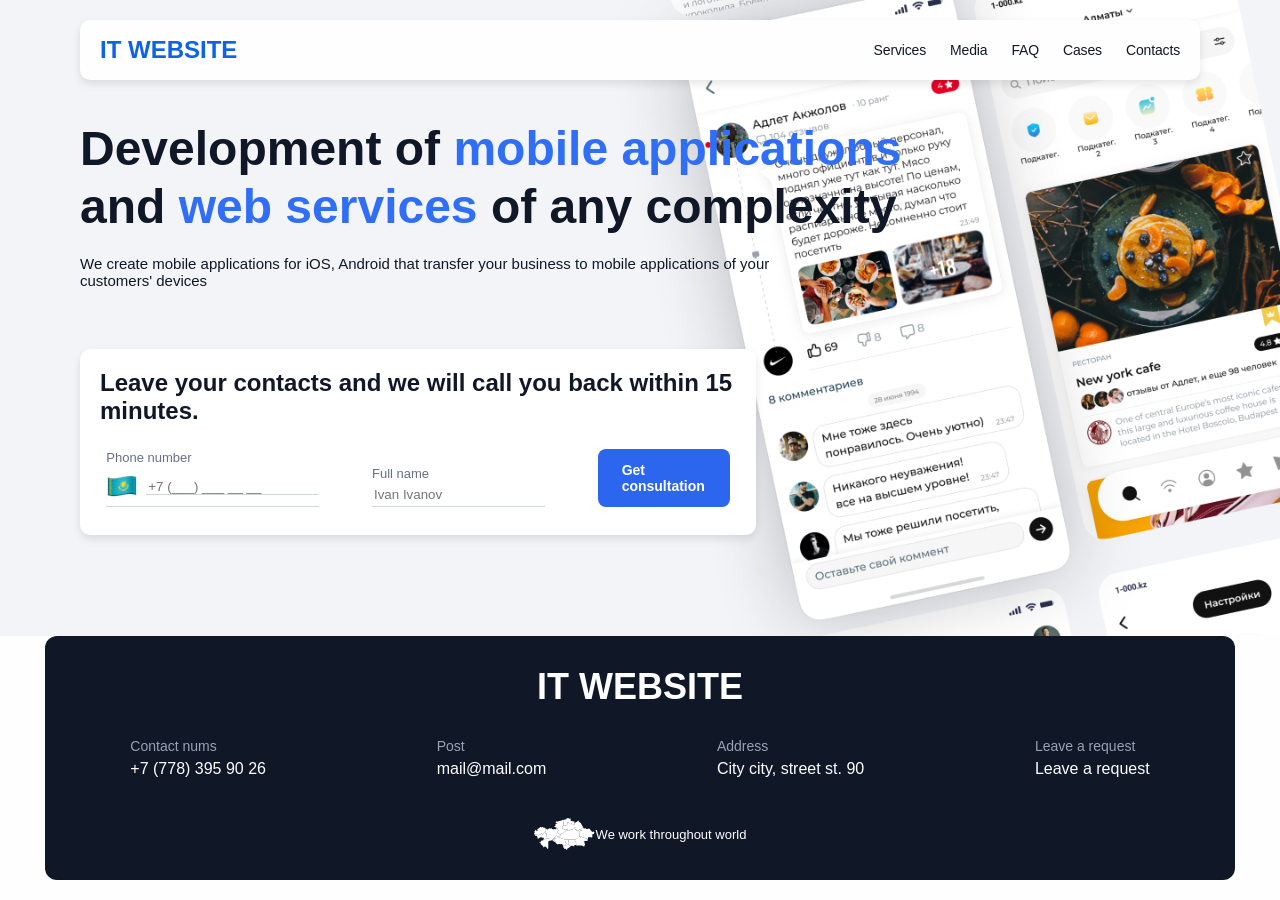
==== index.html @ 28758273 "Добавлена верстка первого блока страницы" ====
<!DOCTYPE html>
<html lang="ru">
<head>
    <meta charset="UTF-8">
    <title>web_lb3</title>
    <link rel="stylesheet" href="css/style.css">
</head>
<body>
    <div class="page_background">
        <header class="site-header">
            <p class="site-header_logo">IT WEBSITE</p>
            <nav class="site-header_nav" aria-label="Main navigation">
                <a href="#service" class="site-header_a">Services</a>
                <a href="#media" class="site-header_a">Media</a>
                <a href="#faq" class="site-header_a">FAQ</a>
                <a href="#cases" class="site-header_a">Cases</a>
                <a href="#contacts" class="site-header_a">Contacts</a>
            </nav>
        </header>
        <hr>
        <main class="main-content">
            <section class="hero" id="hero">
                <h1 class="hero_title">
                    Development of <span class='text_blue'> mobile applications </span>and <span class='text_blue'>web services </span>of any complexity
                </h1>
                <p class="hero_description">
                    We create mobile applications for iOS, Android that transfer your business to mobile applications of your customers' devices
                </p>
            </section>
            <hr>
            <section class="consultation" id="consultation">
                <p class="consultation_description">
                    Leave your contacts and we will call you back within 15 minutes.
                </p>
                <form class="consultation_form">
                    <div class="consultation_fields">
                        <div class="form-group">
                            <label class="form-group_label">
                                Phone number
                            </label>
                            <div class="input_flag">
                                <img src="img/kazahstan.png" class="flag-icon">
                                <input type="tel" placeholder="+7 (___) ___ __ __">
                            </div>
                        </div>
                        <div class="form-group">
                            <label class="form-group_label">
                                Full name
                            </label>
                            <input type="text" placeholder="Ivan Ivanov">
                        </div>
                        <button class="btn_primary" type="submit">
                            Get consultation
                        </button>
                    </div>

                </form>
            </section>
        </main>
    </div>
    <hr>
    <footer class="site-footer">
        <h2 class="site-footer_logo">IT WEBSITE</h2>
        <div class="site-footer_content">
            <div class="site-footer_item">
                <span class="site-footer_label">Contact nums</span>
                <a href="tel:+77783959026" class="site-footer_link">+7 (778) 395 90 26</a>
            </div>
            <div class="site-footer_item">
                <span class="site-footer_label">Post</span>
                <a href="mailto:mail@mail.com" class="site-footer_link">mail@mail.com</a>
            </div>
            <div class="site-footer_item">
                <span class="site-footer_label">Address</span>
                <p class="site-footer_text">City city, street st. 90</p>
            </div>
            <div class="site-footer_item">
                <span class="site-footer_label">Leave a request</span>
                <a href="#" class="site-footer_link">Leave a request</a>
            </div>
        </div>
        <div class="footer_down">
            <img src="img/footer_info.png">
            <span>We work throughout world</span>
        </div>
    </footer>
</body>
</html>
---- css/style.css ----
* {
    box-sizing: border-box;
}

body {
    display: flex;
    flex-direction: column;
    font-family: "Inter", Arial, sans-serif;
    font-size: 16px;
    min-height: 100vh;
    margin: 0;
    color: #101828;
    background-color: #fffefe;
}

.site-header {
    display: flex;
    flex-direction: row;
    justify-content: space-between;
    align-items: center;
    height: 60px;
    margin: 20px 80px;
    padding: 0 20px;
    position: sticky;
    top: 0;
    z-index: 1000;
    background-color: #fffefe;
    box-shadow: 0 4px 8px rgba(0, 0, 0, 0.1);
    border-radius: 10px;
}

.site-header_logo {
    font-size: 24px;
    font-weight: bold;
    color: #0E62E6;
    margin: 0;
}

.site-header_a {
    font-family: "SF Pro Text", "SF Pro Display", -apple-system, BlinkMacSystemFont, "Inter", sans-serif;
    font-size: 14px;
    font-weight: 500; 
    font-style: normal;
    line-height: 18px;
    letter-spacing: -0.15px;
    color: #101828;     
    text-decoration: none;    
}

.site-header_nav{
    display: flex;
    flex-direction: row; 
    gap: 24px;   
}

.site-header_link {
    text-decoration: none;
    color: #2D66EE;
    font-weight: 500;
    font-size: 15px;
}

.page_background{
    flex: 1 0 auto;
    background-size: cover;
    background-image: url('../img/background.png');
    background-position: center;
    background-repeat: no-repeat;
}

.main-content {
    margin: 40px 80px;
    font-size: 18px;
    flex: 1 0 auto;
}

hr {
    display: none;
}

.hero {
    margin-bottom: 60px;
}

.hero_title {
    font-size: 48px;
    font-weight: 700;
    line-height: 1.2;
    margin: 0 0 20px;
    max-width: 900px;
}

.hero_title {
    color: #101828;
}

.hero_description {
    font-size: 15px;
    color: #101828;
    font-weight: 500;
    max-width: 700px;
    margin-bottom: 24px;
}

.hero_features {
    display: flex;
    flex-direction: row;
    gap: 24px;
    list-style: none;
    padding: 0;
    margin: 24px 0;
}

.hero_feature-item {
    background-color: #FFFFFF;
    box-shadow: 0 4px 8px rgba(0, 0, 0, 0.1);
    border-radius: 10px;
    padding: 12px 20px;
    font-size: 15px;
    font-weight: 500;
}

.btn {
    border: none;
    cursor: pointer;
    border-radius: 8px;
    font-weight: 600;
    font-family: inherit;
}

.btn_primary {
    background-color: #2D66EE;
    color: white;
    width: 132px;
    height: 58px;
    text-align: left;
    padding: 11px 24px;
    font-size: 14px;
    font-weight: 600;
    border: none;
    border-radius: 8px;
}

.btn_primary:hover {
    background-color: #1f52c7;
}

.site-footer {
    background-color: #101828;
    margin: 0 45px 20px;
    border-radius: 12px;
    padding: 30px 40px;
    color: #98A2B3;
    flex-shrink: 0;
}

.site-footer_logo {
    font-size: 36px;
    text-align: center;
    color: white;
    margin: 0 0 30px;
    font-weight: 700;
}

.consultation_description {
    font-size: 24px;
    font-weight: 700;
    margin-left: 20px;
    padding-top: 20px; 
}

.consultation_fields{
    display: flex;
    flex-direction: row;
    justify-content: space-around;
    align-items: flex-end;
}

.form-group_label {
    font-size: 13px;
    color: #667085;
}
.form-group{
    display: flex;
    flex-direction: column;
    gap: 5px;
}
input {
    border: none;
    border-bottom: 0.7px solid #D0D5DD;
    padding-bottom: 4px;
}
.input_flag {
    border: none;
    display: flex;
    align-items: center;
    gap: 8px;
    border-bottom: 0.7px solid #D0D5DD;
    padding-bottom: 4px;
}
.input_flag input {
    padding-bottom: 0;
}
.consultation{
    width: 676px;
    height: 186px;
    background-color: #FFFFFF;
    box-shadow: 0 4px 8px rgba(0, 0, 0, 0.1);
    border-radius: 10px;
}

.site-footer_content {
    display: flex;
    flex-direction: row;
    gap: 80px;
    justify-content: space-around;
    margin-bottom: 40px;
    flex-wrap: wrap;
}

.site-footer_item {
    display: flex;
    flex-direction: column;
    gap: 6px;
    color: #98A2B3;
}

.site-footer_label {
    font-size: 14px;
    color: #98A2B3;
}

.site-footer_link,
.site-footer_text {
    text-decoration: none;
    color: white;
    margin: 0;
}

.site-footer_link:hover {
    text-decoration: underline;
}

.site-footer_copyright {
    text-align: center;
    font-size: 13px;
    color: #FFFFFF;
    margin: 0;
}

.footer_down{
    display: flex;
    flex-direction: row;
    align-items: center;
    justify-content: center;
    color:#FFFFFF;
    font-size: 13px;
}

.text_blue {
    color: #306FF5;
}
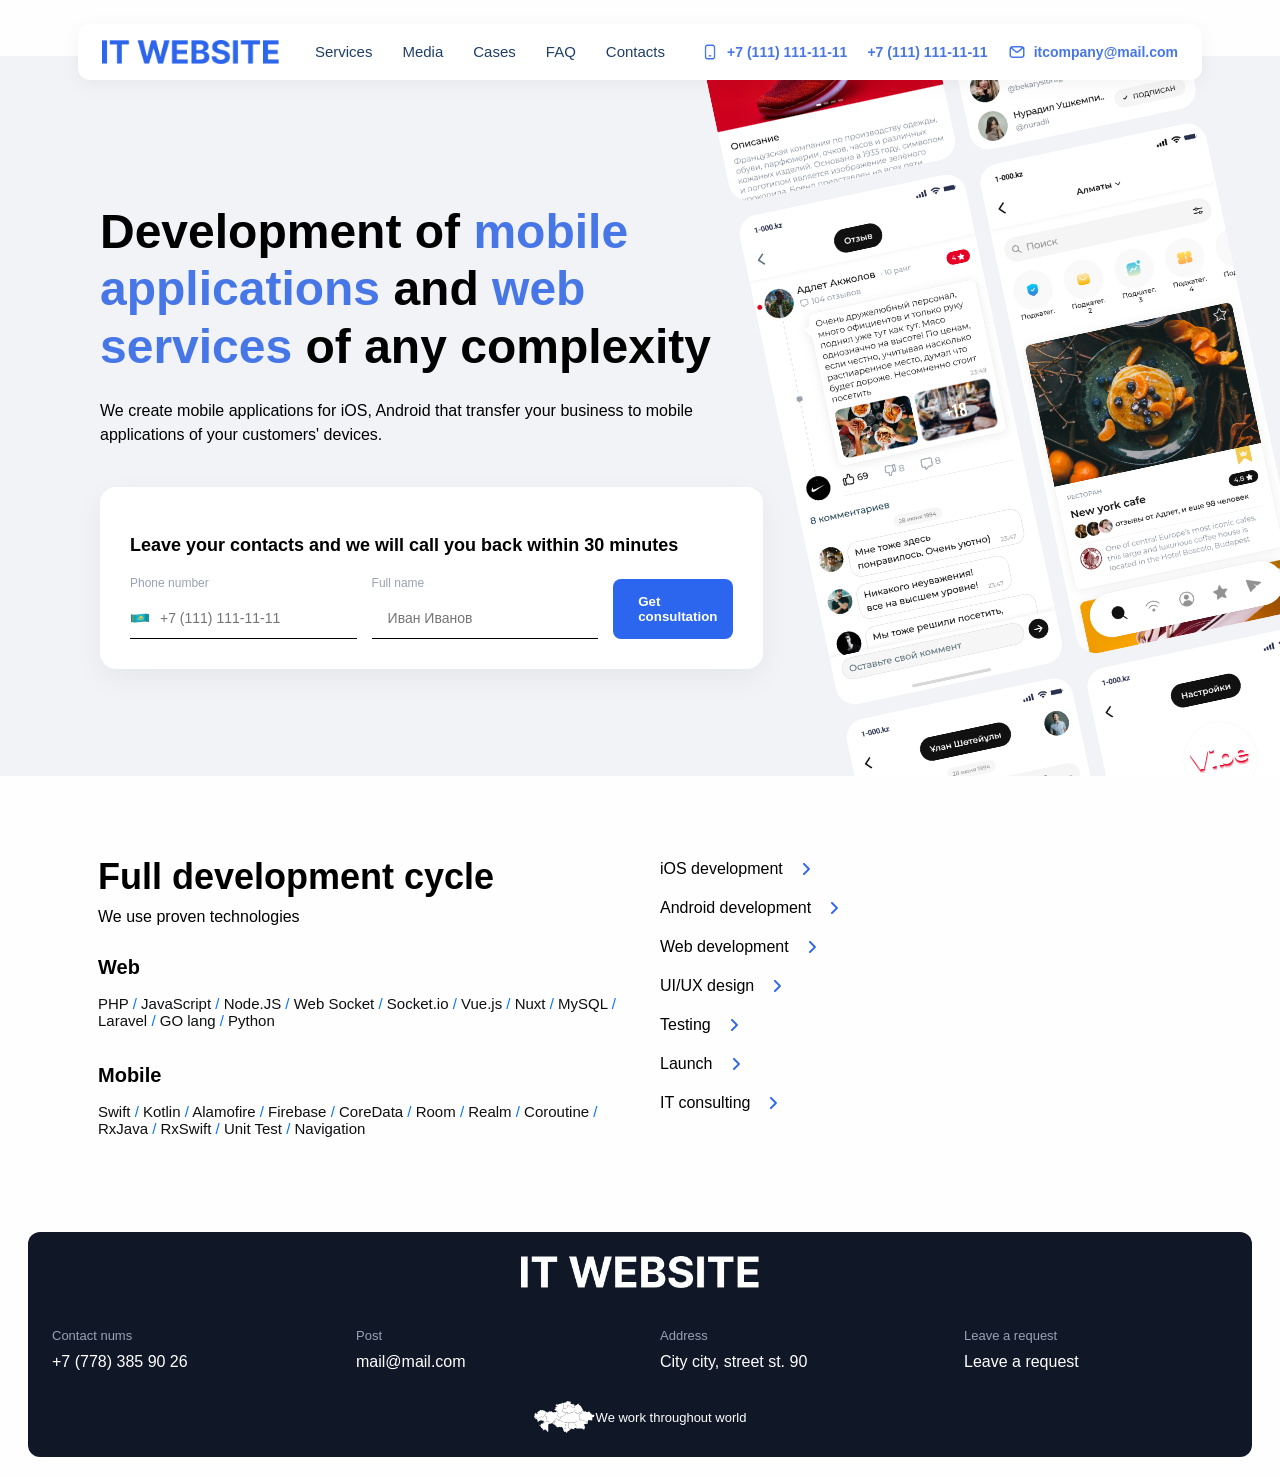
==== commit c618a215: "Сделана адаптивная верстка 2-х экранов" ====
--- a/index.html
+++ b/index.html
@@ -1,70 +1,137 @@
-<!DOCTYPE html>
+<!doctype html>
 <html lang="ru">
 <head>
     <meta charset="UTF-8">
-    <title>web_lb3</title>
+    <meta name="viewport" content="width=device-width, initial-scale=1.0">
+    <title>IT WEBSITE</title>
     <link rel="stylesheet" href="css/style.css">
 </head>
 <body>
-    <div class="page_background">
-        <header class="site-header">
-            <p class="site-header_logo">IT WEBSITE</p>
-            <nav class="site-header_nav" aria-label="Main navigation">
-                <a href="#service" class="site-header_a">Services</a>
-                <a href="#media" class="site-header_a">Media</a>
-                <a href="#faq" class="site-header_a">FAQ</a>
-                <a href="#cases" class="site-header_a">Cases</a>
-                <a href="#contacts" class="site-header_a">Contacts</a>
-            </nav>
-        </header>
-        <hr>
-        <main class="main-content">
-            <section class="hero" id="hero">
-                <h1 class="hero_title">
-                    Development of <span class='text_blue'> mobile applications </span>and <span class='text_blue'>web services </span>of any complexity
-                </h1>
-                <p class="hero_description">
-                    We create mobile applications for iOS, Android that transfer your business to mobile applications of your customers' devices
-                </p>
-            </section>
-            <hr>
-            <section class="consultation" id="consultation">
-                <p class="consultation_description">
-                    Leave your contacts and we will call you back within 15 minutes.
-                </p>
-                <form class="consultation_form">
-                    <div class="consultation_fields">
-                        <div class="form-group">
-                            <label class="form-group_label">
-                                Phone number
-                            </label>
-                            <div class="input_flag">
-                                <img src="img/kazahstan.png" class="flag-icon">
-                                <input type="tel" placeholder="+7 (___) ___ __ __">
+
+    <!-- ШАПКА -->
+    <header class="site-header">
+        <button class="site-header_burger" aria-label="Открыть меню">
+            <img src="img/menu.webp" alt="Меню">
+        </button>
+
+        <a href="#" class="site-header_logo">
+            <img src="img/name.png" alt="IT WEBSITE">
+        </a>
+
+        <nav class="site-header_nav" aria-label="Main navigation">
+            <ul class="site-header_nav-list">
+                <li class="site-header_nav-item"><a href="#services" class="site-header_a">Services</a></li>
+                <li class="site-header_nav-item"><a href="#media" class="site-header_a">Media</a></li>
+                <li class="site-header_nav-item"><a href="#cases" class="site-header_a">Cases</a></li>
+                <li class="site-header_nav-item"><a href="#faq" class="site-header_a">FAQ</a></li>
+                <li class="site-header_nav-item"><a href="#contacts" class="site-header_a">Contacts</a></li>
+            </ul>
+        </nav>
+
+        <div class="site-header_contacts">
+            <a href="tel:+71111111111" class="site-header_contact-item site-header_contact-phone">
+                <img src="img/phone.png" alt="Телефон" class="contact-icon">
+                <span>+7 (111) 111-11-11</span>
+            </a>
+            <a href="tel:+71111111111" class="site-header_contact-item site-header_contact-phone">
+                <span>+7 (111) 111-11-11</span>
+            </a>
+            <a href="mailto:itcompany@mail.com" class="site-header_contact-item site-header_contact-email">
+                <img src="img/email.png" alt="Почта" class="contact-icon">
+                <span>itcompany@mail.com</span>
+            </a>
+        </div>
+    </header>
+
+    <main>
+
+        <!-- ПЕРВЫЙ ЭКРАН (HERO) -->
+        <section class="hero" id="hero">
+            <div class="hero__container">
+                <div class="hero__content">
+                    <h1 class="hero_title">
+                        Development of <span class="text_blue">mobile applications</span> and <span class="text_blue">web services</span> of any complexity
+                    </h1>
+                    <p class="hero_description">We create mobile applications for iOS, Android that transfer your business to mobile applications of your customers' devices.</p>
+
+                    <div class="consultation">
+                        <h3 class="consultation_description">Leave your contacts and we will call you back within 30 minutes</h3>
+                        <form action="#" class="consultation_form">
+                            <div class="form-group">
+                                <label for="hero-phone">Phone number</label>
+                                <input type="tel" id="hero-phone" name="phone" placeholder="+7 (111) 111-11-11">
                             </div>
-                        </div>
-                        <div class="form-group">
-                            <label class="form-group_label">
-                                Full name
-                            </label>
-                            <input type="text" placeholder="Ivan Ivanov">
-                        </div>
-                        <button class="btn_primary" type="submit">
-                            Get consultation
-                        </button>
+                            <div class="form-group">
+                                <label for="hero-name">Full name</label>
+                                <input type="text" id="hero-name" name="name" placeholder="Иван Иванов">
+                            </div>
+                            <button type="submit" class="btn_primary">Get consultation</button>
+                        </form>
                     </div>
+                </div>
+                <div class="hero_phones">
+                    <img src="img/scrn1.jpg" class="phone" alt="">
+                    <img src="img/scrn2.jpg" class="phone" alt="">
+                    <img src="img/scrn3.jpg" class="phone" alt="">
+                    <img src="img/scrn4.jpg" class="phone" alt="">
+                    <img src="img/scrn5.jpg" class="phone" alt="">
+                    <img src="img/scrn6.jpg" class="phone" alt="">
+                </div>
+            </div>
+        </section>
 
-                </form>
-            </section>
-        </main>
-    </div>
-    <hr>
-    <footer class="site-footer">
-        <h2 class="site-footer_logo">IT WEBSITE</h2>
+        <!-- ВТОРОЙ ЭКРАН (УСЛУГИ) -->
+        <section class="cycle" id="services">
+
+            <div class="cycle_info">
+                <h2 class="cycle_title">Full development cycle</h2>
+                <p class="cycle_subtitle">We use proven technologies</p>
+
+                <div class="cycle_categories">
+                    <article class="cycle_category">
+                        <h3>Web</h3>
+                        <p class="cycle_list">
+                            PHP <span>/</span> JavaScript <span>/</span> Node.JS <span>/</span> Web Socket <span>/</span> Socket.io <span>/</span> Vue.js <span>/</span>
+                            Nuxt <span>/</span> MySQL <span>/</span> Laravel <span>/</span> GO lang <span>/</span> Python
+                        </p>
+                    </article>
+
+                    <article class="cycle_category">
+                        <h3>Mobile</h3>
+                        <p class="cycle_list">
+                            Swift <span>/</span> Kotlin <span>/</span> Alamofire <span>/</span> Firebase <span>/</span> CoreData <span>/</span> Room <span>/</span> Realm <span>/</span>
+                            Coroutine <span>/</span> RxJava <span>/</span> RxSwift <span>/</span> Unit Test <span>/</span> Navigation
+                        </p>
+                    </article>
+                </div>
+            </div>
+
+            <div class="cycle_links">
+                <ul class="cycle_nav">
+                    <li><a href="#">iOS development</a></li>
+                    <li><a href="#">Android development</a></li>
+                    <li><a href="#">Web development</a></li>
+                    <li><a href="#">UI/UX design</a></li>
+                    <li><a href="#">Testing</a></li>
+                    <li><a href="#">Launch</a></li>
+                    <li><a href="#">IT consulting</a></li>
+                </ul>
+            </div>
+
+        </section>
+
+    </main>
+
+    <!-- ПОДВАЛ -->
+    <footer class="site-footer" id="contacts">
+        <div class="site-footer_logo">
+            <img src="img/name_footer.png" alt="IT WEBSITE">
+        </div>
+
         <div class="site-footer_content">
             <div class="site-footer_item">
                 <span class="site-footer_label">Contact nums</span>
-                <a href="tel:+77783959026" class="site-footer_link">+7 (778) 395 90 26</a>
+                <a href="tel:+77783659026" class="site-footer_link">+7 (778) 385 90 26</a>
             </div>
             <div class="site-footer_item">
                 <span class="site-footer_label">Post</span>
@@ -72,7 +139,7 @@
             </div>
             <div class="site-footer_item">
                 <span class="site-footer_label">Address</span>
-                <p class="site-footer_text">City city, street st. 90</p>
+                <span class="site-footer_text">City city, street st. 90</span>
             </div>
             <div class="site-footer_item">
                 <span class="site-footer_label">Leave a request</span>
@@ -84,5 +151,6 @@
             <span>We work throughout world</span>
         </div>
     </footer>
+
 </body>
 </html>
--- a/css/style.css
+++ b/css/style.css
@@ -1,8 +1,3 @@
-
-* {
-    box-sizing: border-box;
-}
-
 body {
     display: flex;
     flex-direction: column;
@@ -14,241 +9,387 @@
     background-color: #fffefe;
 }
 
+   /* ШАПКА */
+
 .site-header {
-    display: flex;
-    flex-direction: row;
+    position: sticky;
+    top: 24px;
+    z-index: 100;
+
+    max-width: 1124px;
+    width: calc(100% - 40px);
+    height: 56px;
+    margin: 0 auto;
+
+    background-color: #ffffff;
+    border-radius: 12px;
+    padding: 16px 24px;
+    box-shadow: 0 4px 20px rgba(0, 0, 0, 0.05);
+
+    display: grid;
+    grid-template-columns: auto 1fr auto;
+    align-items: center;
+    gap: 24px;
+    box-sizing: border-box;
+}
+
+.site-header_burger {
+    display: none;
+    background: none;
+    border: none;
+    padding: 0;
+    cursor: pointer;
+}
+
+.site-header_nav {
+    display: flex;
+    justify-content: center;
+}
+
+.site-header_logo img {
+    height: 24px;
+    display: block;
+}
+
+.site-header_nav-list {
+    display: flex;
+    gap: 30px;
+    list-style: none;
+    margin: 0;
+    padding: 0;
+}
+
+.site-header_a {
+    font-size: 15px;
+    color: #1F3F68;
+    font-weight: 500;
+    text-decoration: none;
+    transition: color 0.3s;
+}
+
+.site-header_a:hover {
+    color: #4776E6;
+}
+
+.site-header_contacts {
+    display: flex;
+    align-items: center;
+    gap: 20px;
+}
+
+.site-header_contact-item {
+    display: flex;
+    align-items: center;
+    gap: 8px;
+    color: #4776E6;
+    text-decoration: none;
+    font-size: 14px;
+    font-weight: 600;
+}
+
+.contact-icon {
+    width: 18px;
+    height: 18px;
+    object-fit: contain;
+}
+
+.site-header_contact-item:hover {
+    color: #1F3F68;
+}
+
+/* 1-й экран */
+
+.hero {
+    width: 100%;
+    background-color: #f2f3f7;
+    padding: 40px 0;
+    margin-top: 0;
+    height: 640px;
+    overflow: hidden;
+    position: relative;
+    display: flex;
+    align-items: center;
+}
+
+.hero__container {
+    width: 100%;
+    padding-left: 100px;
+    padding-right: 20px;
+    box-sizing: border-box;
+    display: flex;
     justify-content: space-between;
     align-items: center;
-    height: 60px;
-    margin: 20px 80px;
-    padding: 0 20px;
-    position: sticky;
-    top: 0;
-    z-index: 1000;
-    background-color: #fffefe;
-    box-shadow: 0 4px 8px rgba(0, 0, 0, 0.1);
-    border-radius: 10px;
-}
-
-.site-header_logo {
-    font-size: 24px;
-    font-weight: bold;
-    color: #0E62E6;
-    margin: 0;
-}
-
-.site-header_a {
-    font-family: "SF Pro Text", "SF Pro Display", -apple-system, BlinkMacSystemFont, "Inter", sans-serif;
-    font-size: 14px;
-    font-weight: 500; 
-    font-style: normal;
-    line-height: 18px;
-    letter-spacing: -0.15px;
-    color: #101828;     
-    text-decoration: none;    
-}
-
-.site-header_nav{
-    display: flex;
-    flex-direction: row; 
-    gap: 24px;   
-}
-
-.site-header_link {
-    text-decoration: none;
-    color: #2D66EE;
-    font-weight: 500;
-    font-size: 15px;
-}
-
-.page_background{
-    flex: 1 0 auto;
-    background-size: cover;
-    background-image: url('../img/background.png');
-    background-position: center;
-    background-repeat: no-repeat;
-}
-
-.main-content {
-    margin: 40px 80px;
-    font-size: 18px;
-    flex: 1 0 auto;
-}
-
-hr {
-    display: none;
-}
-
-.hero {
-    margin-bottom: 60px;
+}
+
+.hero__content {
+    flex: 1 1 60%;
 }
 
 .hero_title {
     font-size: 48px;
+    line-height: 1.2;
     font-weight: 700;
-    line-height: 1.2;
-    margin: 0 0 20px;
-    max-width: 900px;
-}
-
-.hero_title {
-    color: #101828;
+    color: #000000;
+    margin-bottom: 24px;
+}
+
+.text_blue {
+    color: #4776E6;
 }
 
 .hero_description {
+    font-size: 16px;
+    color: #000000;
+    margin-bottom: 40px;
+    line-height: 1.5;
+}
+
+.consultation {
+    background: #ffffff;
+    padding: 30px;
+    border-radius: 16px;
+    box-shadow: 0 10px 30px rgba(0, 0, 0, 0.05);
+}
+
+.consultation_description {
+    font-size: 18px;
+    font-weight: 700;
+    margin-bottom: 20px;
+    color: #000000;
+}
+
+.consultation_form {
+    display: flex;
+    gap: 15px;
+    align-items: flex-end;
+}
+
+.form-group {
+    display: flex;
+    flex-direction: column;
+    flex: 1;
+    gap: 8px;
+}
+
+.form-group label {
+    font-size: 12px;
+    color: #98A2B3;
+}
+
+.form-group input {
+    width: 100%;
+    padding: 12px 16px;
+    border: none;
+    border-bottom: 1px solid #000000;
+    font-size: 14px;
+    color: #000000;
+    outline: none;
+    box-sizing: border-box;
+}
+
+.btn_primary {
+    background: #2D66EE;
+    color: #fff;
+    border: none;
+    border-radius: 8px;
+    padding: 15px 25px;
+    text-align: left;
+    max-width: 120px;
+    white-space: normal;
+    cursor: pointer;
+    font-family: inherit;
+    font-weight: 600;
+}
+
+#hero-phone {
+    padding-left: 30px;
+    background-image: url("../img/kazahstan.png");
+    background-repeat: no-repeat;
+    background-position: left center;
+    background-size: 20px 14px;
+}
+
+.hero_phones {
+    position: relative;
+    display: grid;
+    grid-template-columns: auto auto;
+    justify-content: center;
+    gap: 15px;
+    transform: rotate(-12deg);
+    padding-left: 20px;
+    padding-top: 0;
+    height: auto;
+}
+
+.phone {
+    width: auto;
+    max-height: 500px;
+    object-fit: cover;
+    border-radius: 20px;
+    margin: 0;
+}
+
+   /* УСЛУГИ (2-й экран) */
+
+.cycle {
+    display: flex;
+    justify-content: space-between;
+    align-items: stretch;
+    gap: 40px;
+    max-width: 1124px;
+    margin: 80px auto;
+    padding: 0 20px;
+    box-sizing: border-box;
+}
+
+.cycle_info {
+    flex: 1 1 40%;
+}
+
+.cycle_title {
+    font-size: 36px;
+    font-weight: 700;
+    color: #000000;
+    margin: 0 0 10px 0;
+}
+
+.cycle_subtitle {
+    font-size: 16px;
+    color: #010102;
+    margin: 0 0 10px 0;
+}
+
+.cycle_categories {
+    display: flex;
+    flex-direction: column;
+    margin-top: 0;
+}
+
+.cycle_category h3 {
+    font-size: 20px;
+    color: #000000;
+    margin-bottom: 16px;
+}
+
+.cycle_list {
     font-size: 15px;
-    color: #101828;
-    font-weight: 500;
-    max-width: 700px;
-    margin-bottom: 24px;
-}
-
-.hero_features {
-    display: flex;
-    flex-direction: row;
-    gap: 24px;
+    color: #0e0f11;
+}
+
+.cycle_list span {
+    color: #0077ff;
+}
+
+.cycle_links {
+    flex: 1 1 40%;
+    display: flex;
+    flex-direction: column;
+    justify-content: center;
+}
+
+.cycle_nav {
     list-style: none;
     padding: 0;
-    margin: 24px 0;
-}
-
-.hero_feature-item {
-    background-color: #FFFFFF;
-    box-shadow: 0 4px 8px rgba(0, 0, 0, 0.1);
-    border-radius: 10px;
-    padding: 12px 20px;
-    font-size: 15px;
-    font-weight: 500;
-}
-
-.btn {
-    border: none;
-    cursor: pointer;
-    border-radius: 8px;
+    margin-top: 0;
+}
+
+.cycle_nav li {
+    margin-bottom: 16px;
+}
+
+.cycle_nav a {
+    font-size: 16px;
+    color: #000000;
+    text-decoration: none;
+    display: inline-flex;
+    justify-content: flex-start;
+    align-items: center;
+    padding-bottom: 4px;
+    border-bottom: 1px solid transparent;
+    transition: border-color 0.2s;
+}
+
+.cycle_nav a:hover {
     font-weight: 600;
-    font-family: inherit;
-}
-
-.btn_primary {
-    background-color: #2D66EE;
-    color: white;
-    width: 132px;
-    height: 58px;
-    text-align: left;
-    padding: 11px 24px;
-    font-size: 14px;
-    font-weight: 600;
-    border: none;
-    border-radius: 8px;
-}
-
-.btn_primary:hover {
-    background-color: #1f52c7;
-}
+    border-bottom: 1px solid #004cff;
+}
+
+.cycle_nav a::after {
+    content: "";
+    display: inline-block;
+    width: 7px;
+    height: 12px;
+    background-image: url("../img/galka.png");
+    background-size: contain;
+    background-repeat: no-repeat;
+    background-position: center;
+    margin-left: 20px;
+}
+
+   /* ПОДВАЛ */
 
 .site-footer {
+    max-width: 1224px;
+    width: calc(100% - 40px);
+    margin: auto auto 20px auto;
     background-color: #101828;
-    margin: 0 45px 20px;
     border-radius: 12px;
-    padding: 30px 40px;
-    color: #98A2B3;
-    flex-shrink: 0;
+    padding: 24px;
+    color: #ffffff;
+    box-sizing: border-box;
 }
 
 .site-footer_logo {
-    font-size: 36px;
-    text-align: center;
-    color: white;
-    margin: 0 0 30px;
-    font-weight: 700;
-}
-
-.consultation_description {
-    font-size: 24px;
-    font-weight: 700;
-    margin-left: 20px;
-    padding-top: 20px; 
-}
-
-.consultation_fields{
-    display: flex;
-    flex-direction: row;
-    justify-content: space-around;
-    align-items: flex-end;
-}
-
-.form-group_label {
+    display: flex;
+    justify-content: center;
+    margin-bottom: 40px;
+}
+
+.site-footer_logo img {
+    height: 32px;
+    display: block;
+}
+
+.site-footer_content {
+    display: grid;
+    grid-template-columns: repeat(4, 1fr);
+    gap: 40px;
+    margin-bottom: 30px;
+}
+
+.site-footer_item {
+    display: flex;
+    flex-direction: column;
+    gap: 10px;
+}
+
+.site-footer_label {
+    display: flex;
+    align-items: center;
+    gap: 8px;
     font-size: 13px;
-    color: #667085;
-}
-.form-group{
-    display: flex;
-    flex-direction: column;
-    gap: 5px;
-}
-input {
-    border: none;
-    border-bottom: 0.7px solid #D0D5DD;
-    padding-bottom: 4px;
-}
-.input_flag {
-    border: none;
-    display: flex;
-    align-items: center;
-    gap: 8px;
-    border-bottom: 0.7px solid #D0D5DD;
-    padding-bottom: 4px;
-}
-.input_flag input {
-    padding-bottom: 0;
-}
-.consultation{
-    width: 676px;
-    height: 186px;
-    background-color: #FFFFFF;
-    box-shadow: 0 4px 8px rgba(0, 0, 0, 0.1);
-    border-radius: 10px;
-}
-
-.site-footer_content {
-    display: flex;
-    flex-direction: row;
-    gap: 80px;
-    justify-content: space-around;
-    margin-bottom: 40px;
-    flex-wrap: wrap;
-}
-
-.site-footer_item {
-    display: flex;
-    flex-direction: column;
-    gap: 6px;
-    color: #98A2B3;
-}
-
-.site-footer_label {
-    font-size: 14px;
     color: #98A2B3;
 }
 
 .site-footer_link,
 .site-footer_text {
+    font-size: 16px;
+    color: #ffffff;
+    font-weight: 500;
     text-decoration: none;
-    color: white;
-    margin: 0;
+    transition: color 0.2s;
 }
 
 .site-footer_link:hover {
-    text-decoration: underline;
+    color: #4776E6;
 }
 
 .site-footer_copyright {
     text-align: center;
     font-size: 13px;
-    color: #FFFFFF;
-    margin: 0;
-}
-
+    color: #98A2B3;
+    padding-top: 20px;
+}
 .footer_down{
     display: flex;
     flex-direction: row;
@@ -258,6 +399,273 @@
     font-size: 13px;
 }
 
-.text_blue {
-    color: #306FF5;
+   /* ПЛАНШЕТ (≤ 768px) */
+
+@media (max-width: 768px) {
+    /* ШАПКА */
+    .site-header {
+        grid-template-columns: auto 1fr auto;
+        height: auto;
+        padding: 12px 20px;
+        gap: 10px;
+    }
+
+    .site-header_burger {
+        display: flex;
+        flex-direction: column;
+        justify-content: space-between;
+    }
+
+    .site-header_burger img {
+        width: 24px;
+        height: auto;
+        display: block;
+    }
+
+    .site-header_logo {
+        justify-self: center;
+    }
+
+    .site-header_logo img {
+        height: 20px;
+    }
+
+    .site-header_nav,
+    .site-header_contact-phone {
+        display: none;
+    }
+
+    .site-header_contacts {
+        justify-self: end;
+        gap: 0;
+    }
+
+    /* HERO */
+    .hero {
+        height: auto;
+        min-height: 500px;
+        padding: 40px 0;
+    }
+
+    .hero__container {
+        padding-left: 40px;
+        padding-right: 20px;
+        flex-direction: row;
+        align-items: center;
+    }
+
+    .hero__content {
+        flex: 1 1 55%;
+        max-width: 55%;
+        z-index: 2;
+    }
+
+    .hero_title {
+        font-size: 36px;
+        margin-bottom: 16px;
+    }
+
+    .hero_description {
+        font-size: 14px;
+        margin-bottom: 24px;
+    }
+
+    .consultation {
+        padding: 20px;
+    }
+
+    .consultation_form {
+        flex-direction: column;
+        align-items: flex-start;
+        gap: 16px;
+    }
+
+    .btn_primary {
+        max-width: fit-content;
+        width: auto;
+        white-space: nowrap;
+    }
+
+    .hero_phones {
+        position: absolute;
+        right: -10%;
+        top: 50%;
+        inset: 50% auto auto -5;
+        transform: translateY(-50%) rotate(-12deg);
+        width: 45%;
+        display: grid;
+        grid-template-columns: 1fr 1fr;
+        gap: 10px;
+        z-index: 1;
+    }
+
+    .phone {
+        height: auto;
+        width: 100%;
+        object-fit: contain;
+    }
+
+    /* УСЛУГИ */
+    .cycle_info {
+        flex: 1 1 60%;
+    }
+
+    /* ПОДВАЛ */
+    .site-footer {
+        margin: 25px auto;
+    }
+
+    .site-footer_content {
+        gap: 15px;
+    }
+
+    .site-footer_link,
+    .site-footer_text {
+        font-size: 13px;
+    }
+
+    .site-footer_label {
+        font-size: 11px;
+    }
+}
+
+/* МОБИЛА */
+@media (max-width: 426px) {
+    /* ШАПКА */
+    .site-header {
+        padding: 20px 10px;
+        gap: 10px;
+    }
+
+    .site-header_burger {
+        justify-self: start;
+    }
+
+    .site-header_burger img {
+        height: 20px;
+        width: 30px;
+    }
+
+    .site-header_logo {
+        justify-self: center;
+    }
+
+    .site-header_logo img {
+        height: 12px;
+    }
+
+    .site-header_contacts {
+        display: none;
+    }
+
+    /* HERO */
+    .hero {
+        height: auto;
+        padding: 30px 20px 40px;
+        overflow: hidden;
+    }
+
+    .hero__container {
+        display: flex;
+        flex-direction: column;
+        padding: 0;
+    }
+
+    .hero__content {
+        display: contents;
+    }
+
+    .hero_title {
+        order: 1;
+        font-size: 28px;
+        text-align: left;
+        margin-bottom: 16px;
+    }
+
+    .hero_description {
+        order: 2;
+        font-size: 14px;
+        text-align: left;
+        margin-bottom: 40px;
+    }
+
+    .hero_phones {
+        order: 3;
+        position: static;
+        top: auto;
+        right: auto;
+        display: grid;
+        grid-template-columns: 1fr 1fr;
+        gap: 10px;
+        transform: rotate(-12deg);
+        width: 80%;
+        margin: 0 auto -60px auto;
+        z-index: 1;
+    }
+
+    .phone {
+        width: 100%;
+        height: auto;
+        object-fit: cover;
+        border-radius: 12px;
+    }
+
+    .consultation {
+        order: 4;
+        width: 100%;
+        margin: 0;
+        padding: 24px;
+        position: relative;
+        z-index: 10;
+        background: #ffffff;
+        border-radius: 20px;
+        box-shadow: 0 10px 30px rgba(0, 0, 0, 0.05);
+        text-align: left;
+    }
+
+    .consultation_form {
+        flex-direction: column;
+        align-items: stretch;
+    }
+
+    .btn_primary {
+        width: 100%;
+        text-align: center;
+    }
+
+    /* УСЛУГИ */
+    .cycle {
+        flex-direction: column;
+        gap: 30px;
+        margin: 40px auto;
+        padding: 0 20px;
+    }
+
+    .cycle_title {
+        font-size: 24px;
+        margin-bottom: 8px;
+    }
+
+    .cycle_subtitle {
+        font-size: 13px;
+        margin-bottom: 16px;
+    }
+
+    .cycle_category h3 {
+        font-size: 16px;
+        margin-bottom: 10px;
+    }
+
+    .cycle_list {
+        font-size: 13px;
+    }
+
+    /* FOOTER */
+    .site-footer_logo img {
+        height: 20px;
+    }
+
+    .site-footer_content {
+        grid-template-columns: 1fr 1fr;
+    }
 }
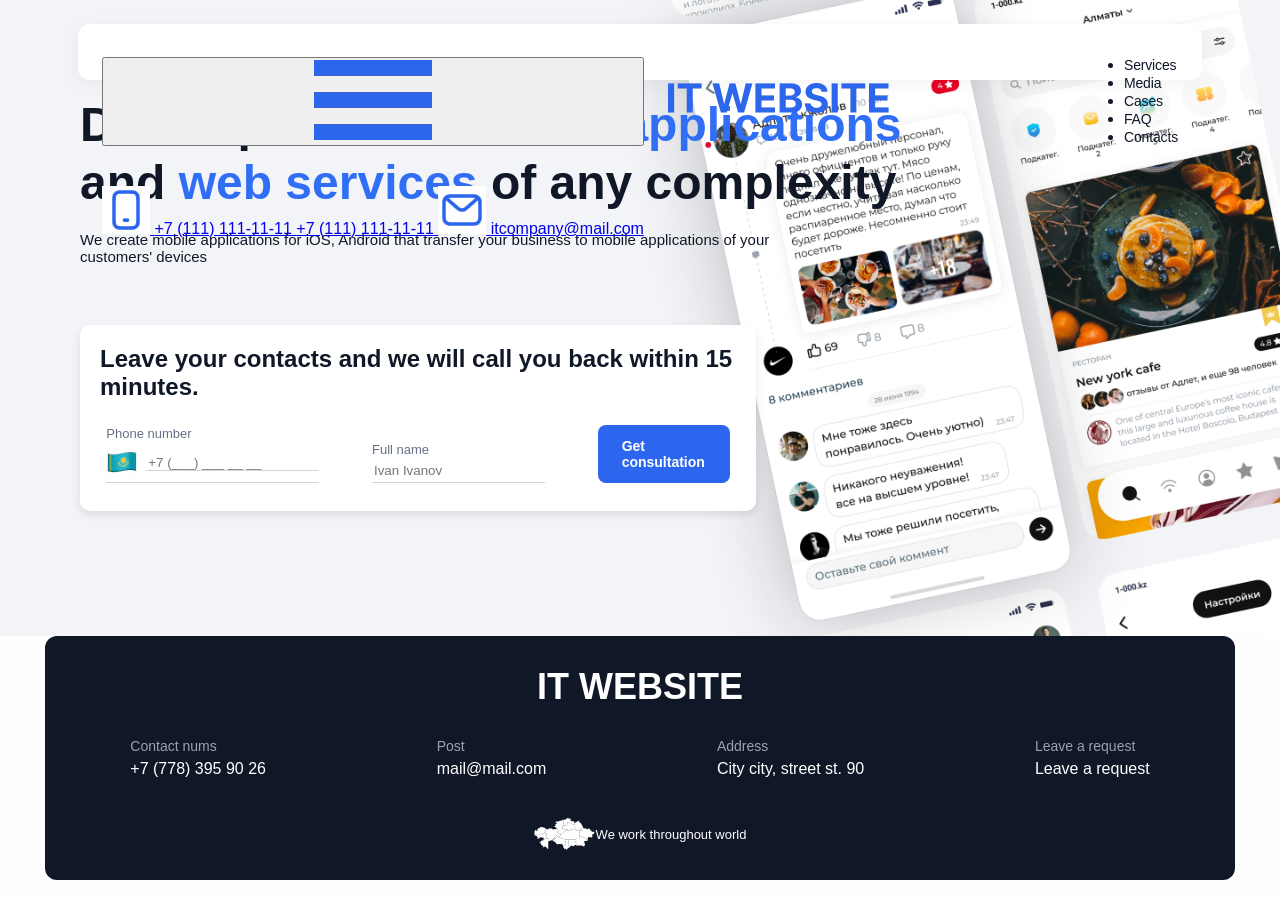
==== commit d4c6ed48: "final" ====
--- a/index.html
+++ b/index.html
@@ -1,137 +1,93 @@
-<!doctype html>
+<!DOCTYPE html>
 <html lang="ru">
 <head>
     <meta charset="UTF-8">
-    <meta name="viewport" content="width=device-width, initial-scale=1.0">
-    <title>IT WEBSITE</title>
+    <title>web_lb3</title>
     <link rel="stylesheet" href="css/style.css">
 </head>
 <body>
+    <div class="page_background">
+        <header class="site-header">
+            <button class="site-header_burger" aria-label="Открыть меню">
+                <img src="img/menu.webp" alt="Меню">
+            </button>
 
-    <!-- ШАПКА -->
-    <header class="site-header">
-        <button class="site-header_burger" aria-label="Открыть меню">
-            <img src="img/menu.webp" alt="Меню">
-        </button>
+            <a href="#" class="site-header_logo">
+                <img src="img/name.png" alt="IT WEBSITE">
+            </a>
 
-        <a href="#" class="site-header_logo">
-            <img src="img/name.png" alt="IT WEBSITE">
-        </a>
+            <nav class="site-header_nav" aria-label="Main navigation">
+                <ul class="site-header_nav-list">
+                    <li class="site-header_nav-item"><a href="#services" class="site-header_a">Services</a></li>
+                    <li class="site-header_nav-item"><a href="#media" class="site-header_a">Media</a></li>
+                    <li class="site-header_nav-item"><a href="#cases" class="site-header_a">Cases</a></li>
+                    <li class="site-header_nav-item"><a href="#faq" class="site-header_a">FAQ</a></li>
+                    <li class="site-header_nav-item"><a href="#contacts" class="site-header_a">Contacts</a></li>
+                </ul>
+            </nav>
 
-        <nav class="site-header_nav" aria-label="Main navigation">
-            <ul class="site-header_nav-list">
-                <li class="site-header_nav-item"><a href="#services" class="site-header_a">Services</a></li>
-                <li class="site-header_nav-item"><a href="#media" class="site-header_a">Media</a></li>
-                <li class="site-header_nav-item"><a href="#cases" class="site-header_a">Cases</a></li>
-                <li class="site-header_nav-item"><a href="#faq" class="site-header_a">FAQ</a></li>
-                <li class="site-header_nav-item"><a href="#contacts" class="site-header_a">Contacts</a></li>
-            </ul>
-        </nav>
+            <div class="site-header_contacts">
+                <a href="tel:+71111111111" class="site-header_contact-item site-header_contact-phone">
+                    <img src="img/phone.png" alt="Телефон" class="contact-icon">
+                    <span>+7 (111) 111-11-11</span>
+                </a>
+                <a href="tel:+71111111111" class="site-header_contact-item site-header_contact-phone">
+                    <span>+7 (111) 111-11-11</span>
+                </a>
+                <a href="mailto:itcompany@mail.com" class="site-header_contact-item site-header_contact-email">
+                    <img src="img/email.png" alt="Почта" class="contact-icon">
+                    <span>itcompany@mail.com</span>
+                </a>
+            </div>
+        </header>
+        <hr>
+        <main class="main-content">
+            <section class="hero" id="hero">
+                <h1 class="hero_title">
+                    Development of <span class='text_blue'> mobile applications </span>and <span class='text_blue'>web services </span>of any complexity
+                </h1>
+                <p class="hero_description">
+                    We create mobile applications for iOS, Android that transfer your business to mobile applications of your customers' devices
+                </p>
+            </section>
+            <hr>
+            <section class="consultation" id="consultation">
+                <p class="consultation_description">
+                    Leave your contacts and we will call you back within 15 minutes.
+                </p>
+                <form class="consultation_form">
+                    <div class="consultation_fields">
+                        <div class="form-group">
+                            <label class="form-group_label">
+                                Phone number
+                            </label>
+                            <div class="input_flag">
+                                <img src="img/kazahstan.png" class="flag-icon">
+                                <input type="tel" placeholder="+7 (___) ___ __ __">
+                            </div>
+                        </div>
+                        <div class="form-group">
+                            <label class="form-group_label">
+                                Full name
+                            </label>
+                            <input type="text" placeholder="Ivan Ivanov">
+                        </div>
+                        <button class="btn_primary" type="submit">
+                            Get consultation
+                        </button>
+                    </div>
 
-        <div class="site-header_contacts">
-            <a href="tel:+71111111111" class="site-header_contact-item site-header_contact-phone">
-                <img src="img/phone.png" alt="Телефон" class="contact-icon">
-                <span>+7 (111) 111-11-11</span>
-            </a>
-            <a href="tel:+71111111111" class="site-header_contact-item site-header_contact-phone">
-                <span>+7 (111) 111-11-11</span>
-            </a>
-            <a href="mailto:itcompany@mail.com" class="site-header_contact-item site-header_contact-email">
-                <img src="img/email.png" alt="Почта" class="contact-icon">
-                <span>itcompany@mail.com</span>
-            </a>
-        </div>
-    </header>
-
-    <main>
-
-        <!-- ПЕРВЫЙ ЭКРАН (HERO) -->
-        <section class="hero" id="hero">
-            <div class="hero__container">
-                <div class="hero__content">
-                    <h1 class="hero_title">
-                        Development of <span class="text_blue">mobile applications</span> and <span class="text_blue">web services</span> of any complexity
-                    </h1>
-                    <p class="hero_description">We create mobile applications for iOS, Android that transfer your business to mobile applications of your customers' devices.</p>
-
-                    <div class="consultation">
-                        <h3 class="consultation_description">Leave your contacts and we will call you back within 30 minutes</h3>
-                        <form action="#" class="consultation_form">
-                            <div class="form-group">
-                                <label for="hero-phone">Phone number</label>
-                                <input type="tel" id="hero-phone" name="phone" placeholder="+7 (111) 111-11-11">
-                            </div>
-                            <div class="form-group">
-                                <label for="hero-name">Full name</label>
-                                <input type="text" id="hero-name" name="name" placeholder="Иван Иванов">
-                            </div>
-                            <button type="submit" class="btn_primary">Get consultation</button>
-                        </form>
-                    </div>
-                </div>
-                <div class="hero_phones">
-                    <img src="img/scrn1.jpg" class="phone" alt="">
-                    <img src="img/scrn2.jpg" class="phone" alt="">
-                    <img src="img/scrn3.jpg" class="phone" alt="">
-                    <img src="img/scrn4.jpg" class="phone" alt="">
-                    <img src="img/scrn5.jpg" class="phone" alt="">
-                    <img src="img/scrn6.jpg" class="phone" alt="">
-                </div>
-            </div>
-        </section>
-
-        <!-- ВТОРОЙ ЭКРАН (УСЛУГИ) -->
-        <section class="cycle" id="services">
-
-            <div class="cycle_info">
-                <h2 class="cycle_title">Full development cycle</h2>
-                <p class="cycle_subtitle">We use proven technologies</p>
-
-                <div class="cycle_categories">
-                    <article class="cycle_category">
-                        <h3>Web</h3>
-                        <p class="cycle_list">
-                            PHP <span>/</span> JavaScript <span>/</span> Node.JS <span>/</span> Web Socket <span>/</span> Socket.io <span>/</span> Vue.js <span>/</span>
-                            Nuxt <span>/</span> MySQL <span>/</span> Laravel <span>/</span> GO lang <span>/</span> Python
-                        </p>
-                    </article>
-
-                    <article class="cycle_category">
-                        <h3>Mobile</h3>
-                        <p class="cycle_list">
-                            Swift <span>/</span> Kotlin <span>/</span> Alamofire <span>/</span> Firebase <span>/</span> CoreData <span>/</span> Room <span>/</span> Realm <span>/</span>
-                            Coroutine <span>/</span> RxJava <span>/</span> RxSwift <span>/</span> Unit Test <span>/</span> Navigation
-                        </p>
-                    </article>
-                </div>
-            </div>
-
-            <div class="cycle_links">
-                <ul class="cycle_nav">
-                    <li><a href="#">iOS development</a></li>
-                    <li><a href="#">Android development</a></li>
-                    <li><a href="#">Web development</a></li>
-                    <li><a href="#">UI/UX design</a></li>
-                    <li><a href="#">Testing</a></li>
-                    <li><a href="#">Launch</a></li>
-                    <li><a href="#">IT consulting</a></li>
-                </ul>
-            </div>
-
-        </section>
-
-    </main>
-
-    <!-- ПОДВАЛ -->
-    <footer class="site-footer" id="contacts">
-        <div class="site-footer_logo">
-            <img src="img/name_footer.png" alt="IT WEBSITE">
-        </div>
-
+                </form>
+            </section>
+        </main>
+    </div>
+    <hr>
+    <footer class="site-footer">
+        <h2 class="site-footer_logo">IT WEBSITE</h2>
         <div class="site-footer_content">
             <div class="site-footer_item">
                 <span class="site-footer_label">Contact nums</span>
-                <a href="tel:+77783659026" class="site-footer_link">+7 (778) 385 90 26</a>
+                <a href="tel:+77783959026" class="site-footer_link">+7 (778) 395 90 26</a>
             </div>
             <div class="site-footer_item">
                 <span class="site-footer_label">Post</span>
@@ -139,7 +95,7 @@
             </div>
             <div class="site-footer_item">
                 <span class="site-footer_label">Address</span>
-                <span class="site-footer_text">City city, street st. 90</span>
+                <p class="site-footer_text">City city, street st. 90</p>
             </div>
             <div class="site-footer_item">
                 <span class="site-footer_label">Leave a request</span>
@@ -151,6 +107,5 @@
             <span>We work throughout world</span>
         </div>
     </footer>
-
 </body>
 </html>
--- a/css/style.css
+++ b/css/style.css
@@ -1,3 +1,8 @@
+
+* {
+    box-sizing: border-box;
+}
+
 body {
     display: flex;
     flex-direction: column;
@@ -9,23 +14,18 @@
     background-color: #fffefe;
 }
 
-   /* ШАПКА */
-
 .site-header {
     position: sticky;
     top: 24px;
     z-index: 100;
-
     max-width: 1124px;
     width: calc(100% - 40px);
     height: 56px;
     margin: 0 auto;
-
     background-color: #ffffff;
     border-radius: 12px;
     padding: 16px 24px;
     box-shadow: 0 4px 20px rgba(0, 0, 0, 0.05);
-
     display: grid;
     grid-template-columns: auto 1fr auto;
     align-items: center;
@@ -33,363 +33,225 @@
     box-sizing: border-box;
 }
 
-.site-header_burger {
+.site-header_logo {
+    font-size: 24px;
+    font-weight: bold;
+    color: #0E62E6;
+    margin: 0;
+}
+
+.site-header_a {
+    font-family: "SF Pro Text", "SF Pro Display", -apple-system, BlinkMacSystemFont, "Inter", sans-serif;
+    font-size: 14px;
+    font-weight: 500; 
+    font-style: normal;
+    line-height: 18px;
+    letter-spacing: -0.15px;
+    color: #101828;     
+    text-decoration: none;    
+}
+
+.site-header_nav{
+    display: flex;
+    flex-direction: row; 
+    gap: 24px;   
+}
+
+.site-header_link {
+    text-decoration: none;
+    color: #2D66EE;
+    font-weight: 500;
+    font-size: 15px;
+}
+
+.page_background{
+    flex: 1 0 auto;
+    background-size: cover;
+    background-image: url('../img/background.png');
+    background-position: center;
+    background-repeat: no-repeat;
+}
+
+.main-content {
+    margin: 40px 80px;
+    font-size: 18px;
+    flex: 1 0 auto;
+}
+
+hr {
     display: none;
-    background: none;
-    border: none;
+}
+
+.hero {
+    margin-bottom: 60px;
+}
+
+.hero_title {
+    font-size: 48px;
+    font-weight: 700;
+    line-height: 1.2;
+    margin: 0 0 20px;
+    max-width: 900px;
+}
+
+.hero_title {
+    color: #101828;
+}
+
+.hero_description {
+    font-size: 15px;
+    color: #101828;
+    font-weight: 500;
+    max-width: 700px;
+    margin-bottom: 24px;
+}
+
+.hero_features {
+    display: flex;
+    flex-direction: row;
+    gap: 24px;
+    list-style: none;
     padding: 0;
+    margin: 24px 0;
+}
+
+.hero_feature-item {
+    background-color: #FFFFFF;
+    box-shadow: 0 4px 8px rgba(0, 0, 0, 0.1);
+    border-radius: 10px;
+    padding: 12px 20px;
+    font-size: 15px;
+    font-weight: 500;
+}
+
+.btn {
+    border: none;
     cursor: pointer;
-}
-
-.site-header_nav {
-    display: flex;
-    justify-content: center;
-}
-
-.site-header_logo img {
-    height: 24px;
-    display: block;
-}
-
-.site-header_nav-list {
-    display: flex;
-    gap: 30px;
-    list-style: none;
-    margin: 0;
-    padding: 0;
-}
-
-.site-header_a {
-    font-size: 15px;
-    color: #1F3F68;
-    font-weight: 500;
-    text-decoration: none;
-    transition: color 0.3s;
-}
-
-.site-header_a:hover {
-    color: #4776E6;
-}
-
-.site-header_contacts {
-    display: flex;
-    align-items: center;
-    gap: 20px;
-}
-
-.site-header_contact-item {
+    border-radius: 8px;
+    font-weight: 600;
+    font-family: inherit;
+}
+
+.btn_primary {
+    background-color: #2D66EE;
+    color: white;
+    width: 132px;
+    height: 58px;
+    text-align: left;
+    padding: 11px 24px;
+    font-size: 14px;
+    font-weight: 600;
+    border: none;
+    border-radius: 8px;
+}
+
+.btn_primary:hover {
+    background-color: #1f52c7;
+}
+
+.site-footer {
+    background-color: #101828;
+    margin: 0 45px 20px;
+    border-radius: 12px;
+    padding: 30px 40px;
+    color: #98A2B3;
+    flex-shrink: 0;
+}
+
+.site-footer_logo {
+    font-size: 36px;
+    text-align: center;
+    color: white;
+    margin: 0 0 30px;
+    font-weight: 700;
+}
+
+.consultation_description {
+    font-size: 24px;
+    font-weight: 700;
+    margin-left: 20px;
+    padding-top: 20px; 
+}
+
+.consultation_fields{
+    display: flex;
+    flex-direction: row;
+    justify-content: space-around;
+    align-items: flex-end;
+}
+
+.form-group_label {
+    font-size: 13px;
+    color: #667085;
+}
+.form-group{
+    display: flex;
+    flex-direction: column;
+    gap: 5px;
+}
+input {
+    border: none;
+    border-bottom: 0.7px solid #D0D5DD;
+    padding-bottom: 4px;
+}
+.input_flag {
+    border: none;
     display: flex;
     align-items: center;
     gap: 8px;
-    color: #4776E6;
-    text-decoration: none;
+    border-bottom: 0.7px solid #D0D5DD;
+    padding-bottom: 4px;
+}
+.input_flag input {
+    padding-bottom: 0;
+}
+.consultation{
+    width: 676px;
+    height: 186px;
+    background-color: #FFFFFF;
+    box-shadow: 0 4px 8px rgba(0, 0, 0, 0.1);
+    border-radius: 10px;
+}
+
+.site-footer_content {
+    display: flex;
+    flex-direction: row;
+    gap: 80px;
+    justify-content: space-around;
+    margin-bottom: 40px;
+    flex-wrap: wrap;
+}
+
+.site-footer_item {
+    display: flex;
+    flex-direction: column;
+    gap: 6px;
+    color: #98A2B3;
+}
+
+.site-footer_label {
     font-size: 14px;
-    font-weight: 600;
-}
-
-.contact-icon {
-    width: 18px;
-    height: 18px;
-    object-fit: contain;
-}
-
-.site-header_contact-item:hover {
-    color: #1F3F68;
-}
-
-/* 1-й экран */
-
-.hero {
-    width: 100%;
-    background-color: #f2f3f7;
-    padding: 40px 0;
-    margin-top: 0;
-    height: 640px;
-    overflow: hidden;
-    position: relative;
-    display: flex;
-    align-items: center;
-}
-
-.hero__container {
-    width: 100%;
-    padding-left: 100px;
-    padding-right: 20px;
-    box-sizing: border-box;
-    display: flex;
-    justify-content: space-between;
-    align-items: center;
-}
-
-.hero__content {
-    flex: 1 1 60%;
-}
-
-.hero_title {
-    font-size: 48px;
-    line-height: 1.2;
-    font-weight: 700;
-    color: #000000;
-    margin-bottom: 24px;
-}
-
-.text_blue {
-    color: #4776E6;
-}
-
-.hero_description {
-    font-size: 16px;
-    color: #000000;
-    margin-bottom: 40px;
-    line-height: 1.5;
-}
-
-.consultation {
-    background: #ffffff;
-    padding: 30px;
-    border-radius: 16px;
-    box-shadow: 0 10px 30px rgba(0, 0, 0, 0.05);
-}
-
-.consultation_description {
-    font-size: 18px;
-    font-weight: 700;
-    margin-bottom: 20px;
-    color: #000000;
-}
-
-.consultation_form {
-    display: flex;
-    gap: 15px;
-    align-items: flex-end;
-}
-
-.form-group {
-    display: flex;
-    flex-direction: column;
-    flex: 1;
-    gap: 8px;
-}
-
-.form-group label {
-    font-size: 12px;
-    color: #98A2B3;
-}
-
-.form-group input {
-    width: 100%;
-    padding: 12px 16px;
-    border: none;
-    border-bottom: 1px solid #000000;
-    font-size: 14px;
-    color: #000000;
-    outline: none;
-    box-sizing: border-box;
-}
-
-.btn_primary {
-    background: #2D66EE;
-    color: #fff;
-    border: none;
-    border-radius: 8px;
-    padding: 15px 25px;
-    text-align: left;
-    max-width: 120px;
-    white-space: normal;
-    cursor: pointer;
-    font-family: inherit;
-    font-weight: 600;
-}
-
-#hero-phone {
-    padding-left: 30px;
-    background-image: url("../img/kazahstan.png");
-    background-repeat: no-repeat;
-    background-position: left center;
-    background-size: 20px 14px;
-}
-
-.hero_phones {
-    position: relative;
-    display: grid;
-    grid-template-columns: auto auto;
-    justify-content: center;
-    gap: 15px;
-    transform: rotate(-12deg);
-    padding-left: 20px;
-    padding-top: 0;
-    height: auto;
-}
-
-.phone {
-    width: auto;
-    max-height: 500px;
-    object-fit: cover;
-    border-radius: 20px;
-    margin: 0;
-}
-
-   /* УСЛУГИ (2-й экран) */
-
-.cycle {
-    display: flex;
-    justify-content: space-between;
-    align-items: stretch;
-    gap: 40px;
-    max-width: 1124px;
-    margin: 80px auto;
-    padding: 0 20px;
-    box-sizing: border-box;
-}
-
-.cycle_info {
-    flex: 1 1 40%;
-}
-
-.cycle_title {
-    font-size: 36px;
-    font-weight: 700;
-    color: #000000;
-    margin: 0 0 10px 0;
-}
-
-.cycle_subtitle {
-    font-size: 16px;
-    color: #010102;
-    margin: 0 0 10px 0;
-}
-
-.cycle_categories {
-    display: flex;
-    flex-direction: column;
-    margin-top: 0;
-}
-
-.cycle_category h3 {
-    font-size: 20px;
-    color: #000000;
-    margin-bottom: 16px;
-}
-
-.cycle_list {
-    font-size: 15px;
-    color: #0e0f11;
-}
-
-.cycle_list span {
-    color: #0077ff;
-}
-
-.cycle_links {
-    flex: 1 1 40%;
-    display: flex;
-    flex-direction: column;
-    justify-content: center;
-}
-
-.cycle_nav {
-    list-style: none;
-    padding: 0;
-    margin-top: 0;
-}
-
-.cycle_nav li {
-    margin-bottom: 16px;
-}
-
-.cycle_nav a {
-    font-size: 16px;
-    color: #000000;
-    text-decoration: none;
-    display: inline-flex;
-    justify-content: flex-start;
-    align-items: center;
-    padding-bottom: 4px;
-    border-bottom: 1px solid transparent;
-    transition: border-color 0.2s;
-}
-
-.cycle_nav a:hover {
-    font-weight: 600;
-    border-bottom: 1px solid #004cff;
-}
-
-.cycle_nav a::after {
-    content: "";
-    display: inline-block;
-    width: 7px;
-    height: 12px;
-    background-image: url("../img/galka.png");
-    background-size: contain;
-    background-repeat: no-repeat;
-    background-position: center;
-    margin-left: 20px;
-}
-
-   /* ПОДВАЛ */
-
-.site-footer {
-    max-width: 1224px;
-    width: calc(100% - 40px);
-    margin: auto auto 20px auto;
-    background-color: #101828;
-    border-radius: 12px;
-    padding: 24px;
-    color: #ffffff;
-    box-sizing: border-box;
-}
-
-.site-footer_logo {
-    display: flex;
-    justify-content: center;
-    margin-bottom: 40px;
-}
-
-.site-footer_logo img {
-    height: 32px;
-    display: block;
-}
-
-.site-footer_content {
-    display: grid;
-    grid-template-columns: repeat(4, 1fr);
-    gap: 40px;
-    margin-bottom: 30px;
-}
-
-.site-footer_item {
-    display: flex;
-    flex-direction: column;
-    gap: 10px;
-}
-
-.site-footer_label {
-    display: flex;
-    align-items: center;
-    gap: 8px;
-    font-size: 13px;
     color: #98A2B3;
 }
 
 .site-footer_link,
 .site-footer_text {
-    font-size: 16px;
-    color: #ffffff;
-    font-weight: 500;
     text-decoration: none;
-    transition: color 0.2s;
+    color: white;
+    margin: 0;
 }
 
 .site-footer_link:hover {
-    color: #4776E6;
+    text-decoration: underline;
 }
 
 .site-footer_copyright {
     text-align: center;
     font-size: 13px;
-    color: #98A2B3;
-    padding-top: 20px;
-}
+    color: #FFFFFF;
+    margin: 0;
+}
+
 .footer_down{
     display: flex;
     flex-direction: row;
@@ -399,273 +261,6 @@
     font-size: 13px;
 }
 
-   /* ПЛАНШЕТ (≤ 768px) */
-
-@media (max-width: 768px) {
-    /* ШАПКА */
-    .site-header {
-        grid-template-columns: auto 1fr auto;
-        height: auto;
-        padding: 12px 20px;
-        gap: 10px;
-    }
-
-    .site-header_burger {
-        display: flex;
-        flex-direction: column;
-        justify-content: space-between;
-    }
-
-    .site-header_burger img {
-        width: 24px;
-        height: auto;
-        display: block;
-    }
-
-    .site-header_logo {
-        justify-self: center;
-    }
-
-    .site-header_logo img {
-        height: 20px;
-    }
-
-    .site-header_nav,
-    .site-header_contact-phone {
-        display: none;
-    }
-
-    .site-header_contacts {
-        justify-self: end;
-        gap: 0;
-    }
-
-    /* HERO */
-    .hero {
-        height: auto;
-        min-height: 500px;
-        padding: 40px 0;
-    }
-
-    .hero__container {
-        padding-left: 40px;
-        padding-right: 20px;
-        flex-direction: row;
-        align-items: center;
-    }
-
-    .hero__content {
-        flex: 1 1 55%;
-        max-width: 55%;
-        z-index: 2;
-    }
-
-    .hero_title {
-        font-size: 36px;
-        margin-bottom: 16px;
-    }
-
-    .hero_description {
-        font-size: 14px;
-        margin-bottom: 24px;
-    }
-
-    .consultation {
-        padding: 20px;
-    }
-
-    .consultation_form {
-        flex-direction: column;
-        align-items: flex-start;
-        gap: 16px;
-    }
-
-    .btn_primary {
-        max-width: fit-content;
-        width: auto;
-        white-space: nowrap;
-    }
-
-    .hero_phones {
-        position: absolute;
-        right: -10%;
-        top: 50%;
-        inset: 50% auto auto -5;
-        transform: translateY(-50%) rotate(-12deg);
-        width: 45%;
-        display: grid;
-        grid-template-columns: 1fr 1fr;
-        gap: 10px;
-        z-index: 1;
-    }
-
-    .phone {
-        height: auto;
-        width: 100%;
-        object-fit: contain;
-    }
-
-    /* УСЛУГИ */
-    .cycle_info {
-        flex: 1 1 60%;
-    }
-
-    /* ПОДВАЛ */
-    .site-footer {
-        margin: 25px auto;
-    }
-
-    .site-footer_content {
-        gap: 15px;
-    }
-
-    .site-footer_link,
-    .site-footer_text {
-        font-size: 13px;
-    }
-
-    .site-footer_label {
-        font-size: 11px;
-    }
-}
-
-/* МОБИЛА */
-@media (max-width: 426px) {
-    /* ШАПКА */
-    .site-header {
-        padding: 20px 10px;
-        gap: 10px;
-    }
-
-    .site-header_burger {
-        justify-self: start;
-    }
-
-    .site-header_burger img {
-        height: 20px;
-        width: 30px;
-    }
-
-    .site-header_logo {
-        justify-self: center;
-    }
-
-    .site-header_logo img {
-        height: 12px;
-    }
-
-    .site-header_contacts {
-        display: none;
-    }
-
-    /* HERO */
-    .hero {
-        height: auto;
-        padding: 30px 20px 40px;
-        overflow: hidden;
-    }
-
-    .hero__container {
-        display: flex;
-        flex-direction: column;
-        padding: 0;
-    }
-
-    .hero__content {
-        display: contents;
-    }
-
-    .hero_title {
-        order: 1;
-        font-size: 28px;
-        text-align: left;
-        margin-bottom: 16px;
-    }
-
-    .hero_description {
-        order: 2;
-        font-size: 14px;
-        text-align: left;
-        margin-bottom: 40px;
-    }
-
-    .hero_phones {
-        order: 3;
-        position: static;
-        top: auto;
-        right: auto;
-        display: grid;
-        grid-template-columns: 1fr 1fr;
-        gap: 10px;
-        transform: rotate(-12deg);
-        width: 80%;
-        margin: 0 auto -60px auto;
-        z-index: 1;
-    }
-
-    .phone {
-        width: 100%;
-        height: auto;
-        object-fit: cover;
-        border-radius: 12px;
-    }
-
-    .consultation {
-        order: 4;
-        width: 100%;
-        margin: 0;
-        padding: 24px;
-        position: relative;
-        z-index: 10;
-        background: #ffffff;
-        border-radius: 20px;
-        box-shadow: 0 10px 30px rgba(0, 0, 0, 0.05);
-        text-align: left;
-    }
-
-    .consultation_form {
-        flex-direction: column;
-        align-items: stretch;
-    }
-
-    .btn_primary {
-        width: 100%;
-        text-align: center;
-    }
-
-    /* УСЛУГИ */
-    .cycle {
-        flex-direction: column;
-        gap: 30px;
-        margin: 40px auto;
-        padding: 0 20px;
-    }
-
-    .cycle_title {
-        font-size: 24px;
-        margin-bottom: 8px;
-    }
-
-    .cycle_subtitle {
-        font-size: 13px;
-        margin-bottom: 16px;
-    }
-
-    .cycle_category h3 {
-        font-size: 16px;
-        margin-bottom: 10px;
-    }
-
-    .cycle_list {
-        font-size: 13px;
-    }
-
-    /* FOOTER */
-    .site-footer_logo img {
-        height: 20px;
-    }
-
-    .site-footer_content {
-        grid-template-columns: 1fr 1fr;
-    }
+.text_blue {
+    color: #306FF5;
 }
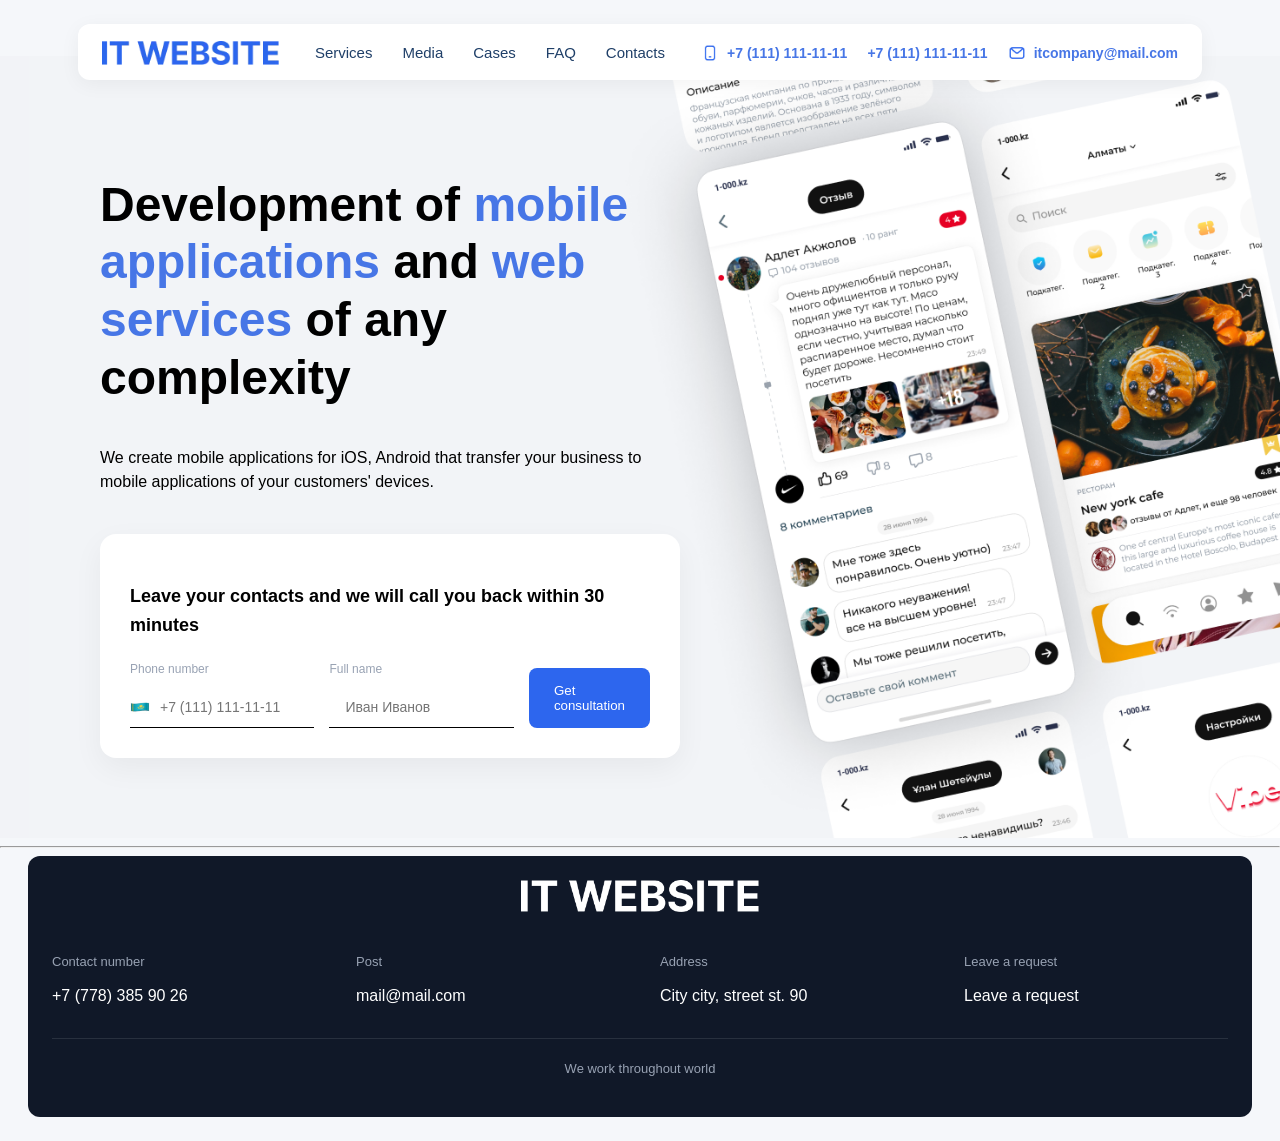
==== commit e5afa046: "tochno final" ====
--- a/index.html
+++ b/index.html
@@ -1,111 +1,101 @@
-<!DOCTYPE html>
+<!doctype html>
 <html lang="ru">
-<head>
-    <meta charset="UTF-8">
-    <title>web_lb3</title>
-    <link rel="stylesheet" href="css/style.css">
-</head>
-<body>
-    <div class="page_background">
-        <header class="site-header">
-            <button class="site-header_burger" aria-label="Открыть меню">
-                <img src="img/menu.webp" alt="Меню">
-            </button>
+    <head>
+        <meta charset="UTF-8">
+        <meta name="viewport" content="width=device-width, initial-scale=1.0">
+        <title>IT WEBSITE</title>
+        <link rel="stylesheet" href="css/style.css">
+    </head>
+    <body>
 
-            <a href="#" class="site-header_logo">
+        <!-- ШАПКА -->
+        <header class="header">
+            <a href="#" class="header__logo">
                 <img src="img/name.png" alt="IT WEBSITE">
             </a>
 
-            <nav class="site-header_nav" aria-label="Main navigation">
-                <ul class="site-header_nav-list">
-                    <li class="site-header_nav-item"><a href="#services" class="site-header_a">Services</a></li>
-                    <li class="site-header_nav-item"><a href="#media" class="site-header_a">Media</a></li>
-                    <li class="site-header_nav-item"><a href="#cases" class="site-header_a">Cases</a></li>
-                    <li class="site-header_nav-item"><a href="#faq" class="site-header_a">FAQ</a></li>
-                    <li class="site-header_nav-item"><a href="#contacts" class="site-header_a">Contacts</a></li>
+            <nav class="header__nav">
+                <ul class="nav-list">
+                    <li class="nav-list__item"><a href="#services">Services</a></li>
+                    <li class="nav-list__item"><a href="#media">Media</a></li>
+                    <li class="nav-list__item"><a href="#cases">Cases</a></li>
+                    <li class="nav-list__item"><a href="#faq">FAQ</a></li>
+                    <li class="nav-list__item"><a href="#contacts">Contacts</a></li>
                 </ul>
             </nav>
 
-            <div class="site-header_contacts">
-                <a href="tel:+71111111111" class="site-header_contact-item site-header_contact-phone">
+            <div class="header__contacts">
+                <a href="tel:+71111111111" class="contact-item">
                     <img src="img/phone.png" alt="Телефон" class="contact-icon">
                     <span>+7 (111) 111-11-11</span>
                 </a>
-                <a href="tel:+71111111111" class="site-header_contact-item site-header_contact-phone">
+                <a href="tel:+71111111111" class="contact-item">
                     <span>+7 (111) 111-11-11</span>
                 </a>
-                <a href="mailto:itcompany@mail.com" class="site-header_contact-item site-header_contact-email">
+                <a href="mailto:itcompany@mail.com" class="contact-item">
                     <img src="img/email.png" alt="Почта" class="contact-icon">
                     <span>itcompany@mail.com</span>
                 </a>
             </div>
         </header>
-        <hr>
-        <main class="main-content">
+
+        <main>
+
+            <!-- HERO -->
             <section class="hero" id="hero">
-                <h1 class="hero_title">
-                    Development of <span class='text_blue'> mobile applications </span>and <span class='text_blue'>web services </span>of any complexity
-                </h1>
-                <p class="hero_description">
-                    We create mobile applications for iOS, Android that transfer your business to mobile applications of your customers' devices
-                </p>
+                <div class="hero__container">
+                    <div class="hero__content">
+                        <h1 class="hero__title">
+                            Development of <span class="text-blue">mobile applications</span> and <span class="text-blue">web services</span> of any complexity
+                        </h1>
+                        <p class="hero__text">We create mobile applications for iOS, Android that transfer your business to mobile applications of your customers' devices.</p>
+
+                        <div class="hero__form-wrapper">
+                            <h3 class="form-title">Leave your contacts and we will call you back within 30 minutes</h3>
+                            <form action="#" class="contact-form">
+                                <div class="form-group">
+                                    <label for="hero-phone">Phone number</label>
+                                    <input type="tel" id="hero-phone" name="phone" placeholder="+7 (111) 111-11-11">
+                                </div>
+                                <div class="form-group">
+                                    <label for="hero-name">Full name</label>
+                                    <input type="text" id="hero-name" name="name" placeholder="Иван Иванов">
+                                </div>
+                                <button type="submit" class="btn btn-primary">Get <br> consultation</button>
+                            </form>
+                        </div>
+                    </div>
+                </div>
             </section>
             <hr>
-            <section class="consultation" id="consultation">
-                <p class="consultation_description">
-                    Leave your contacts and we will call you back within 15 minutes.
-                </p>
-                <form class="consultation_form">
-                    <div class="consultation_fields">
-                        <div class="form-group">
-                            <label class="form-group_label">
-                                Phone number
-                            </label>
-                            <div class="input_flag">
-                                <img src="img/kazahstan.png" class="flag-icon">
-                                <input type="tel" placeholder="+7 (___) ___ __ __">
-                            </div>
-                        </div>
-                        <div class="form-group">
-                            <label class="form-group_label">
-                                Full name
-                            </label>
-                            <input type="text" placeholder="Ivan Ivanov">
-                        </div>
-                        <button class="btn_primary" type="submit">
-                            Get consultation
-                        </button>
-                    </div>
+        </main>
+        <!--  ПОДВАЛ  -->
+        <footer class="footer" id="contacts">
+            <div class="footer__logo">
+                <img src="img/name-footer.png" alt="IT WEBSITE">
+            </div>
 
-                </form>
-            </section>
-        </main>
-    </div>
-    <hr>
-    <footer class="site-footer">
-        <h2 class="site-footer_logo">IT WEBSITE</h2>
-        <div class="site-footer_content">
-            <div class="site-footer_item">
-                <span class="site-footer_label">Contact nums</span>
-                <a href="tel:+77783959026" class="site-footer_link">+7 (778) 395 90 26</a>
+            <div class="footer__contacts">
+                <div class="footer-contact-item">
+                    <span class="footer-contact-label">Contact number</span>
+                    <a href="tel:+77783659026" class="footer-contact-value">+7 (778) 385 90 26</a>
+                </div>
+                <div class="footer-contact-item">
+                    <span class="footer-contact-label">Post</span>
+                    <a href="mailto:mail@mail.com" class="footer-contact-value">mail@mail.com</a>
+                </div>
+                <div class="footer-contact-item">
+                    <span class="footer-contact-label">Address</span>
+                    <span class="footer-contact-value">City city, street st. 90</span>
+                </div>
+                <div class="footer-contact-item">
+                    <span class="footer-contact-label">Leave a request</span>
+                    <a href="#" class="footer-contact-value">Leave a request</a>
+                </div>
             </div>
-            <div class="site-footer_item">
-                <span class="site-footer_label">Post</span>
-                <a href="mailto:mail@mail.com" class="site-footer_link">mail@mail.com</a>
-            </div>
-            <div class="site-footer_item">
-                <span class="site-footer_label">Address</span>
-                <p class="site-footer_text">City city, street st. 90</p>
-            </div>
-            <div class="site-footer_item">
-                <span class="site-footer_label">Leave a request</span>
-                <a href="#" class="site-footer_link">Leave a request</a>
-            </div>
-        </div>
-        <div class="footer_down">
-            <img src="img/footer_info.png">
-            <span>We work throughout world</span>
-        </div>
-    </footer>
-</body>
+
+            <p class="footer__copyright">We work throughout world</p>
+        </footer>
+
+    </body>
 </html>
--- a/css/style.css
+++ b/css/style.css
@@ -1,266 +1,261 @@
-
-* {
-    box-sizing: border-box;
-}
 
 body {
-    display: flex;
-    flex-direction: column;
-    font-family: "Inter", Arial, sans-serif;
+    font-family: "Inter", sans-serif;
     font-size: 16px;
+    line-height: 1.6;
+    color: #000000;
+    background: #F5F7FA;
+    margin: 0;
+    
+    display: flex;
+    flex-direction: column;
     min-height: 100vh;
-    margin: 0;
-    color: #101828;
-    background-color: #fffefe;
-}
-
-.site-header {
+}
+
+/* ШАПКА */
+.header {
     position: sticky;
     top: 24px;
     z-index: 100;
+    
     max-width: 1124px;
     width: calc(100% - 40px);
     height: 56px;
     margin: 0 auto;
+    
     background-color: #ffffff;
     border-radius: 12px;
     padding: 16px 24px;
     box-shadow: 0 4px 20px rgba(0, 0, 0, 0.05);
+    
     display: grid;
-    grid-template-columns: auto 1fr auto;
+    grid-template-columns: auto 1fr auto; 
     align-items: center;
     gap: 24px;
     box-sizing: border-box;
 }
 
-.site-header_logo {
-    font-size: 24px;
-    font-weight: bold;
-    color: #0E62E6;
+.header__nav {
+    display: flex;
+    justify-content: center;
+}
+
+.header__logo img {
+    height: 24px;
+    display: block;
+}
+
+.nav-list {
+    display: flex;
+    gap: 30px;
+    list-style: none;
     margin: 0;
-}
-
-.site-header_a {
-    font-family: "SF Pro Text", "SF Pro Display", -apple-system, BlinkMacSystemFont, "Inter", sans-serif;
-    font-size: 14px;
-    font-weight: 500; 
-    font-style: normal;
-    line-height: 18px;
-    letter-spacing: -0.15px;
-    color: #101828;     
-    text-decoration: none;    
-}
-
-.site-header_nav{
-    display: flex;
-    flex-direction: row; 
-    gap: 24px;   
-}
-
-.site-header_link {
+    padding: 0;
+}
+
+.nav-list__item a {
+    font-size: 15px;
+    color: #1F3F68;
+    font-weight: 500;
     text-decoration: none;
-    color: #2D66EE;
-    font-weight: 500;
-    font-size: 15px;
-}
-
-.page_background{
-    flex: 1 0 auto;
-    background-size: cover;
-    background-image: url('../img/background.png');
-    background-position: center;
-    background-repeat: no-repeat;
-}
-
-.main-content {
-    margin: 40px 80px;
-    font-size: 18px;
-    flex: 1 0 auto;
-}
-
-hr {
-    display: none;
-}
-
-.hero {
-    margin-bottom: 60px;
-}
-
-.hero_title {
-    font-size: 48px;
-    font-weight: 700;
-    line-height: 1.2;
-    margin: 0 0 20px;
-    max-width: 900px;
-}
-
-.hero_title {
-    color: #101828;
-}
-
-.hero_description {
-    font-size: 15px;
-    color: #101828;
-    font-weight: 500;
-    max-width: 700px;
-    margin-bottom: 24px;
-}
-
-.hero_features {
-    display: flex;
-    flex-direction: row;
-    gap: 24px;
-    list-style: none;
-    padding: 0;
-    margin: 24px 0;
-}
-
-.hero_feature-item {
-    background-color: #FFFFFF;
-    box-shadow: 0 4px 8px rgba(0, 0, 0, 0.1);
-    border-radius: 10px;
-    padding: 12px 20px;
-    font-size: 15px;
-    font-weight: 500;
-}
-
-.btn {
-    border: none;
-    cursor: pointer;
-    border-radius: 8px;
-    font-weight: 600;
-    font-family: inherit;
-}
-
-.btn_primary {
-    background-color: #2D66EE;
-    color: white;
-    width: 132px;
-    height: 58px;
-    text-align: left;
-    padding: 11px 24px;
+    transition: color 0.3s;
+}
+
+.nav-list__item a:hover {
+    color: #4776E6;
+}
+
+.header__contacts {
+    display: flex;
+    align-items: center;
+    gap: 20px;
+}
+
+.contact-item {
+    display: flex;
+    align-items: center;
+    gap: 8px;
+    color: #4776E6;
+    text-decoration: none;
     font-size: 14px;
     font-weight: 600;
+}
+
+.contact-icon {
+    width: 18px;
+    height: 18px;
+    object-fit: contain;
+}
+
+.contact-item:hover {
+    color: #1F3F68;
+}
+
+/* HERO */
+
+.hero {
+    width: 100%;
+    background-image: url("../img/background.png");
+    background-color: #f2f3f7;
+    background-size: contain; 
+    background-position: right center;
+    background-repeat: no-repeat;
+    padding: 80px 0;
+}
+
+.hero__container {
+    width: 100%;
+    padding-left: 100px;
+    padding-right: 20px;
+    box-sizing: border-box;
+}
+
+.hero__content {
+    max-width: 50%;
+    display: flex;
+    flex-direction: column;
+    justify-content: center;
+}
+
+.hero__title {
+    font-size: 48px;
+    line-height: 1.2;
+    font-weight: 700;
+    color: #000000;
+    margin-bottom: 24px;
+}
+
+.text-blue {
+    color: #4776E6;
+}
+
+.hero__text {
+    font-size: 16px;
+    color: #000000;
+    margin-bottom: 40px;
+    line-height: 1.5;
+}
+
+.hero__form-wrapper {
+    background: #ffffff;
+    padding: 30px;
+    border-radius: 16px;
+    box-shadow: 0 10px 30px rgba(0, 0, 0, 0.05);
+}
+
+.form-title {
+    font-size: 18px;
+    font-weight: 700;
+    margin-bottom: 20px;
+    color: #000000;
+}
+
+.contact-form {
+    display: flex;
+    gap: 15px;
+    align-items: flex-end;
+}
+
+.form-group {
+    display: flex;
+    flex-direction: column;
+    flex: 1;
+    gap: 8px;
+}
+
+.form-group label {
+    font-size: 12px;
+    color: #98A2B3;
+}
+
+.form-group input {
+    width: 100%;
+    padding: 12px 16px;
+    border: none;
+    border-bottom: 1px solid #000000;
+    font-size: 14px;
+    color: #000000;
+    outline: none;
+    box-sizing: border-box;
+}
+
+.btn-primary {
+    background: #2D66EE;
+    color: #fff;
     border: none;
     border-radius: 8px;
-}
-
-.btn_primary:hover {
-    background-color: #1f52c7;
-}
-
-.site-footer {
+    padding: 15px 25px;
+    text-align: left;
+}
+
+#hero-phone {
+    padding-left: 30px;
+    background-image: url("../img/kz.png"); 
+    background-repeat: no-repeat;
+    background-position: left center;
+    background-size: 20px 14px;
+}
+
+/* ПОДВАЛ */
+.footer {
+    max-width: 1224px;
+    width: calc(100% - 40px);
+    margin: auto auto 24px auto;
     background-color: #101828;
-    margin: 0 45px 20px;
     border-radius: 12px;
-    padding: 30px 40px;
+    padding: 24px;
+    color: #ffffff;
+    box-sizing: border-box;
+}
+
+.footer__logo {
+    display: flex;
+    justify-content: center;
+    margin-bottom: 40px;
+}
+
+.footer__logo img {
+    height: 32px;
+    display: block;
+}
+
+.footer__contacts {
+    display: grid;
+    grid-template-columns: repeat(4, 1fr);
+    gap: 40px;
+    margin-bottom: 30px;
+}
+
+.footer-contact-item {
+    display: flex;
+    flex-direction: column;
+    gap: 10px;
+}
+
+.footer-contact-label {
+    display: flex;
+    align-items: center;
+    gap: 8px;
+    font-size: 13px;
     color: #98A2B3;
-    flex-shrink: 0;
-}
-
-.site-footer_logo {
-    font-size: 36px;
-    text-align: center;
-    color: white;
-    margin: 0 0 30px;
-    font-weight: 700;
-}
-
-.consultation_description {
-    font-size: 24px;
-    font-weight: 700;
-    margin-left: 20px;
-    padding-top: 20px; 
-}
-
-.consultation_fields{
-    display: flex;
-    flex-direction: row;
-    justify-content: space-around;
-    align-items: flex-end;
-}
-
-.form-group_label {
-    font-size: 13px;
-    color: #667085;
-}
-.form-group{
-    display: flex;
-    flex-direction: column;
-    gap: 5px;
-}
-input {
-    border: none;
-    border-bottom: 0.7px solid #D0D5DD;
-    padding-bottom: 4px;
-}
-.input_flag {
-    border: none;
-    display: flex;
-    align-items: center;
-    gap: 8px;
-    border-bottom: 0.7px solid #D0D5DD;
-    padding-bottom: 4px;
-}
-.input_flag input {
-    padding-bottom: 0;
-}
-.consultation{
-    width: 676px;
-    height: 186px;
-    background-color: #FFFFFF;
-    box-shadow: 0 4px 8px rgba(0, 0, 0, 0.1);
-    border-radius: 10px;
-}
-
-.site-footer_content {
-    display: flex;
-    flex-direction: row;
-    gap: 80px;
-    justify-content: space-around;
-    margin-bottom: 40px;
-    flex-wrap: wrap;
-}
-
-.site-footer_item {
-    display: flex;
-    flex-direction: column;
-    gap: 6px;
-    color: #98A2B3;
-}
-
-.site-footer_label {
-    font-size: 14px;
-    color: #98A2B3;
-}
-
-.site-footer_link,
-.site-footer_text {
+}
+
+.footer-contact-value {
+    font-size: 16px;
+    color: #ffffff;
+    font-weight: 500;
     text-decoration: none;
-    color: white;
-    margin: 0;
-}
-
-.site-footer_link:hover {
-    text-decoration: underline;
-}
-
-.site-footer_copyright {
+    transition: color 0.3s;
+}
+
+.footer-contact-value:hover {
+    color: #4776E6;
+}
+
+.footer__copyright {
     text-align: center;
     font-size: 13px;
-    color: #FFFFFF;
-    margin: 0;
-}
-
-.footer_down{
-    display: flex;
-    flex-direction: row;
-    align-items: center;
-    justify-content: center;
-    color:#FFFFFF;
-    font-size: 13px;
-}
-
-.text_blue {
-    color: #306FF5;
+    color: #98A2B3;
+    padding-top: 20px;
+    border-top: 1px solid rgba(255, 255, 255, 0.1);
 }
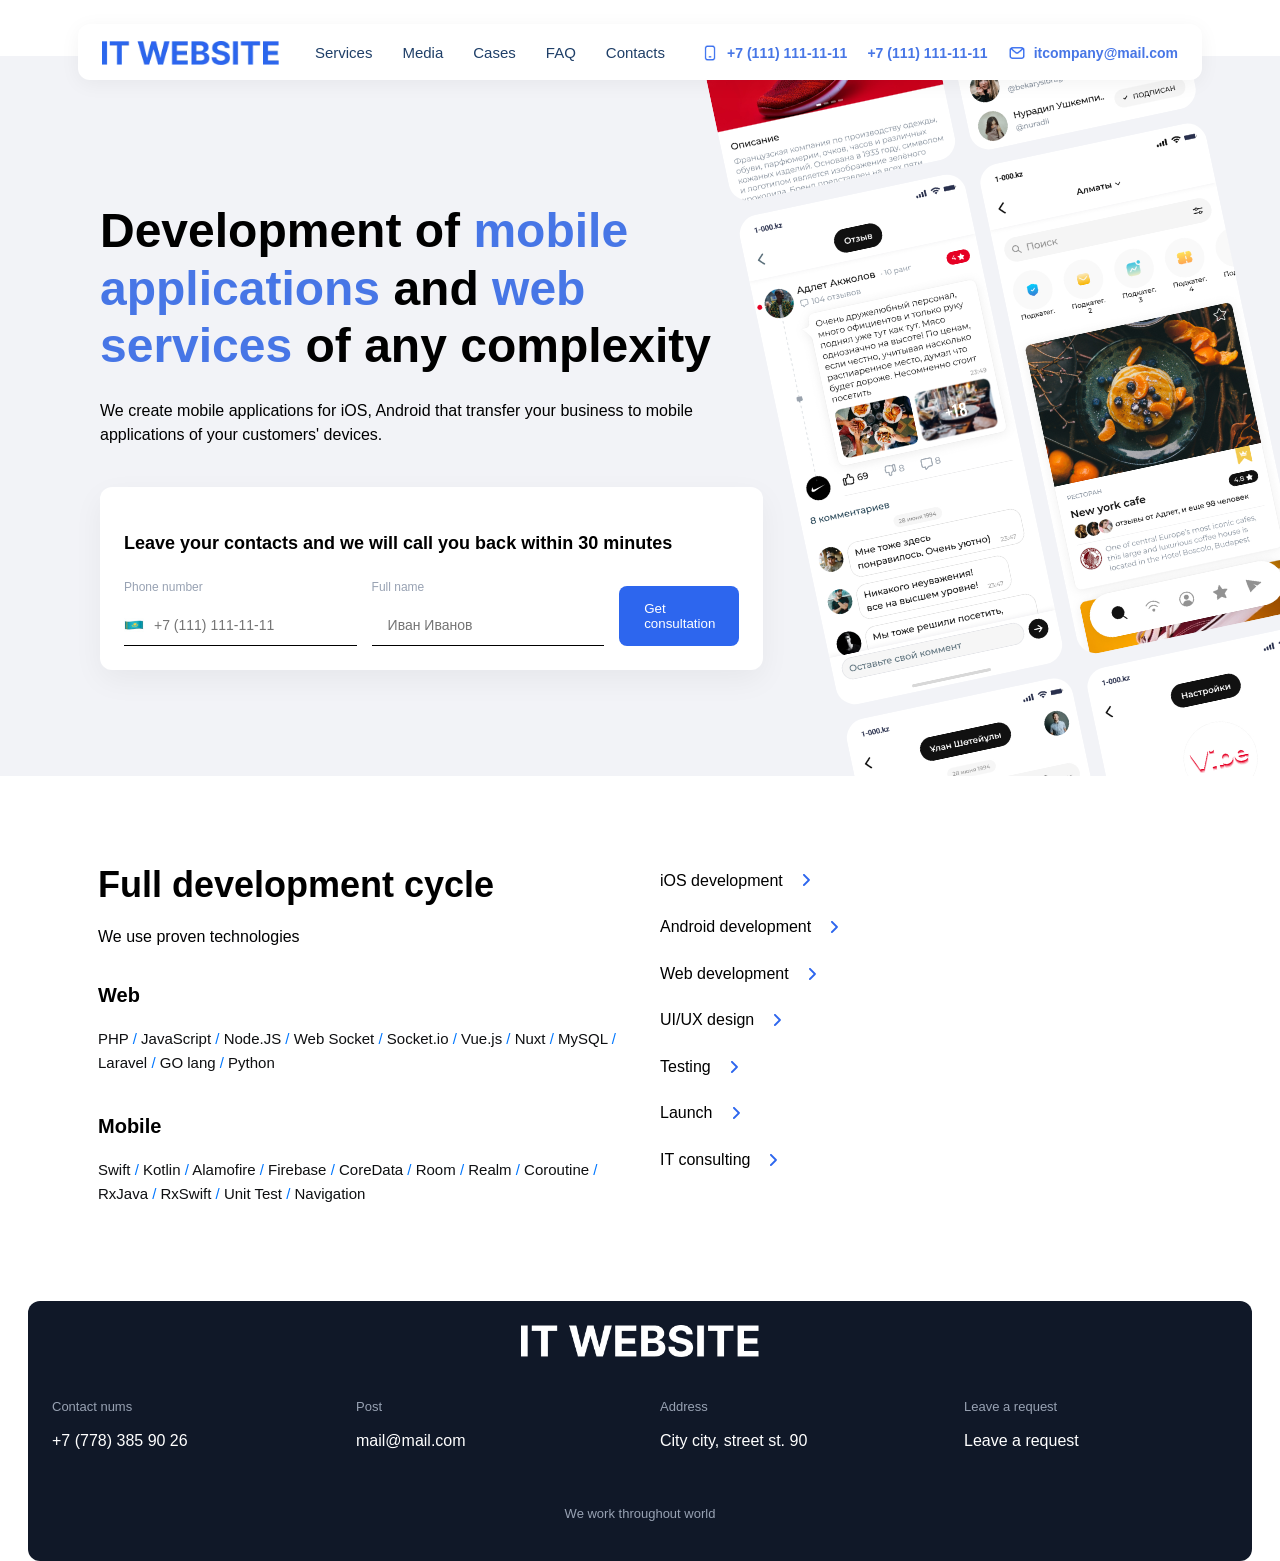
==== commit 11b9cf59: "tochno final" ====
--- a/index.html
+++ b/index.html
@@ -1,101 +1,154 @@
 <!doctype html>
 <html lang="ru">
-    <head>
-        <meta charset="UTF-8">
-        <meta name="viewport" content="width=device-width, initial-scale=1.0">
-        <title>IT WEBSITE</title>
-        <link rel="stylesheet" href="css/style.css">
-    </head>
-    <body>
+<head>
+    <meta charset="UTF-8">
+    <meta name="viewport" content="width=device-width, initial-scale=1.0">
+    <title>IT WEBSITE</title>
+    <link rel="stylesheet" href="css/style.css">
+</head>
+<body>
 
-        <!-- ШАПКА -->
-        <header class="header">
-            <a href="#" class="header__logo">
-                <img src="img/name.png" alt="IT WEBSITE">
+    <!-- ШАПКА -->
+    <header class="header">
+        <button class="header__burger">
+            <img src="img/menu.webp" alt="Меню">
+        </button>
+        
+        <a href="#" class="header__logo">
+            <img src="img/name.png" alt="IT WEBSITE">
+        </a>
+
+        <nav class="header__nav">
+            <ul class="nav-list">
+                <li class="nav-list__item"><a href="#services">Services</a></li>
+                <li class="nav-list__item"><a href="#media">Media</a></li>
+                <li class="nav-list__item"><a href="#cases">Cases</a></li>
+                <li class="nav-list__item"><a href="#faq">FAQ</a></li>
+                <li class="nav-list__item"><a href="#contacts">Contacts</a></li>
+            </ul>
+        </nav>
+
+        <div class="header__contacts">
+            <a href="tel:+71111111111" class="contact-item contact-phone">
+                <img src="img/phone.png" alt="Телефон" class="contact-icon">
+                <span>+7 (111) 111-11-11</span>
             </a>
+            <a href="tel:+71111111111" class="contact-item contact-phone">
+                <span>+7 (111) 111-11-11</span>
+            </a>
+            <a href="mailto:itcompany@mail.com" class="contact-item contact-email">
+                <img src="img/email.png" alt="Почта" class="contact-icon">
+                <span>itcompany@mail.com</span>
+            </a>
+        </div>
+    </header>
 
-            <nav class="header__nav">
-                <ul class="nav-list">
-                    <li class="nav-list__item"><a href="#services">Services</a></li>
-                    <li class="nav-list__item"><a href="#media">Media</a></li>
-                    <li class="nav-list__item"><a href="#cases">Cases</a></li>
-                    <li class="nav-list__item"><a href="#faq">FAQ</a></li>
-                    <li class="nav-list__item"><a href="#contacts">Contacts</a></li>
-                </ul>
-            </nav>
+    <main>
 
-            <div class="header__contacts">
-                <a href="tel:+71111111111" class="contact-item">
-                    <img src="img/phone.png" alt="Телефон" class="contact-icon">
-                    <span>+7 (111) 111-11-11</span>
-                </a>
-                <a href="tel:+71111111111" class="contact-item">
-                    <span>+7 (111) 111-11-11</span>
-                </a>
-                <a href="mailto:itcompany@mail.com" class="contact-item">
-                    <img src="img/email.png" alt="Почта" class="contact-icon">
-                    <span>itcompany@mail.com</span>
-                </a>
-            </div>
-        </header>
+        <!-- HERO -->
+        <section class="hero" id="hero">
+            <div class="hero__container">
+                <div class="hero__content">
+                    <h1 class="hero__title">
+                        Development of <span class="text-blue">mobile applications</span> and <span class="text-blue">web services</span> of any complexity
+                    </h1>
+                    <p class="hero__text">We create mobile applications for iOS, Android that transfer your business to mobile applications of your customers' devices.</p>
 
-        <main>
-
-            <!-- HERO -->
-            <section class="hero" id="hero">
-                <div class="hero__container">
-                    <div class="hero__content">
-                        <h1 class="hero__title">
-                            Development of <span class="text-blue">mobile applications</span> and <span class="text-blue">web services</span> of any complexity
-                        </h1>
-                        <p class="hero__text">We create mobile applications for iOS, Android that transfer your business to mobile applications of your customers' devices.</p>
-
-                        <div class="hero__form-wrapper">
-                            <h3 class="form-title">Leave your contacts and we will call you back within 30 minutes</h3>
-                            <form action="#" class="contact-form">
-                                <div class="form-group">
-                                    <label for="hero-phone">Phone number</label>
-                                    <input type="tel" id="hero-phone" name="phone" placeholder="+7 (111) 111-11-11">
-                                </div>
-                                <div class="form-group">
-                                    <label for="hero-name">Full name</label>
-                                    <input type="text" id="hero-name" name="name" placeholder="Иван Иванов">
-                                </div>
-                                <button type="submit" class="btn btn-primary">Get <br> consultation</button>
-                            </form>
-                        </div>
+                    <div class="hero__form-wrapper">
+                        <h3 class="form-title">Leave your contacts and we will call you back within 30 minutes</h3>
+                        <form action="#" class="contact-form">
+                            <div class="form-group">
+                                <label for="hero-phone">Phone number</label>
+                                <input type="tel" id="hero-phone" name="phone" placeholder="+7 (111) 111-11-11">
+                            </div>
+                            <div class="form-group">
+                                <label for="hero-name">Full name</label>
+                                <input type="text" id="hero-name" name="name" placeholder="Иван Иванов">
+                            </div>
+                            <button type="submit" class="btn btn-primary">Get consultation</button>
+                        </form>
                     </div>
                 </div>
-            </section>
-            <hr>
-        </main>
-        <!--  ПОДВАЛ  -->
-        <footer class="footer" id="contacts">
-            <div class="footer__logo">
-                <img src="img/name-footer.png" alt="IT WEBSITE">
+                <div class="hero__phones">
+                    <img src="img/scrn1.jpg" class="phone">
+                    <img src="img/scrn2.jpg" class="phone">
+                    <img src="img/scrn3.jpg" class="phone">
+                    <img src="img/scrn4.jpg" class="phone">
+                    <img src="img/scrn5.jpg" class="phone">
+                    <img src="img/scrn6.jpg" class="phone">
+                </div>
             </div>
+        </section>
 
-            <div class="footer__contacts">
-                <div class="footer-contact-item">
-                    <span class="footer-contact-label">Contact number</span>
-                    <a href="tel:+77783659026" class="footer-contact-value">+7 (778) 385 90 26</a>
-                </div>
-                <div class="footer-contact-item">
-                    <span class="footer-contact-label">Post</span>
-                    <a href="mailto:mail@mail.com" class="footer-contact-value">mail@mail.com</a>
-                </div>
-                <div class="footer-contact-item">
-                    <span class="footer-contact-label">Address</span>
-                    <span class="footer-contact-value">City city, street st. 90</span>
-                </div>
-                <div class="footer-contact-item">
-                    <span class="footer-contact-label">Leave a request</span>
-                    <a href="#" class="footer-contact-value">Leave a request</a>
+        <!--  УСЛУГИ  -->
+        <section class="services" id="services">
+            
+            <div class="services__info">
+                <h2 class="section-title">Full development cycle</h2>
+                <p class="section-subtitle">We use proven technologies</p>
+
+                <div class="services__categories">
+                    <article class="services__category">
+                        <h3>Web</h3>
+                        <p class="services-text">
+                            PHP <span>/</span> JavaScript <span>/</span> Node.JS <span>/</span> Web Socket <span>/</span> Socket.io <span>/</span> Vue.js <span>/</span>
+                            Nuxt <span>/</span> MySQL <span>/</span> Laravel <span>/</span> GO lang <span>/</span> Python
+                        </p>
+                    </article>
+
+                    <article class="services__category">
+                        <h3>Mobile</h3>
+                        <p class="services-text">
+                            Swift <span>/</span> Kotlin <span>/</span> Alamofire <span>/</span> Firebase <span>/</span> CoreData <span>/</span> Room <span>/</span> Realm <span>/</span>
+                            Coroutine <span>/</span> RxJava <span>/</span> RxSwift <span>/</span> Unit Test <span>/</span> Navigation
+                        </p>
+                    </article>
                 </div>
             </div>
 
-            <p class="footer__copyright">We work throughout world</p>
-        </footer>
+            <div class="services__links">
+                <ul class="services-nav">
+                    <li><a href="#">iOS development</a></li>
+                    <li><a href="#">Android development</a></li>
+                    <li><a href="#">Web development</a></li>
+                    <li><a href="#">UI/UX design</a></li>
+                    <li><a href="#">Testing</a></li>
+                    <li><a href="#">Launch</a></li>
+                    <li><a href="#">IT consulting</a></li>
+                </ul>
+            </div>
 
-    </body>
+        </section>
+
+    </main>
+
+    <!--  ПОДВАЛ  -->
+    <footer class="footer" id="contacts">
+        <div class="footer__logo">
+            <img src="img/name_footer.png" alt="IT WEBSITE">
+        </div>
+
+        <div class="footer__contacts">
+            <div class="footer-contact-item">
+                <span class="footer-contact-label">Contact nums</span>
+                <a href="tel:+77783659026" class="footer-contact-value">+7 (778) 385 90 26</a>
+            </div>
+            <div class="footer-contact-item">
+                <span class="footer-contact-label">Post</span>
+                <a href="mailto:mail@mail.com" class="footer-contact-value">mail@mail.com</a>
+            </div>
+            <div class="footer-contact-item">
+                <span class="footer-contact-label">Address</span>
+                <span class="footer-contact-value">City city, street st. 90</span>
+            </div>
+            <div class="footer-contact-item">
+                <span class="footer-contact-label">Leave a request</span>
+                <a href="#" class="footer-contact-value">Leave a request</a>
+            </div>
+        </div>
+
+        <p class="footer__copyright">We work throughout world</p>
+    </footer>
+
+</body>
 </html>
--- a/css/style.css
+++ b/css/style.css
@@ -1,12 +1,10 @@
-
 body {
     font-family: "Inter", sans-serif;
     font-size: 16px;
     line-height: 1.6;
     color: #000000;
-    background: #F5F7FA;
+    background: #ffffff;
     margin: 0;
-    
     display: flex;
     flex-direction: column;
     min-height: 100vh;
@@ -35,6 +33,10 @@
     box-sizing: border-box;
 }
 
+.header__burger {
+    display: none;
+}
+
 .header__nav {
     display: flex;
     justify-content: center;
@@ -95,12 +97,14 @@
 
 .hero {
     width: 100%;
-    background-image: url("../img/background.png");
     background-color: #f2f3f7;
-    background-size: contain; 
-    background-position: right center;
-    background-repeat: no-repeat;
-    padding: 80px 0;
+    padding: 40px 0;
+    margin-top: 0;
+    height: 640px;
+    overflow: hidden;
+    position: relative; 
+    display: flex;
+    align-items: center;
 }
 
 .hero__container {
@@ -108,13 +112,13 @@
     padding-left: 100px;
     padding-right: 20px;
     box-sizing: border-box;
+    display: flex;
+    justify-content: space-between;
+    align-items: center;
 }
 
 .hero__content {
-    max-width: 50%;
-    display: flex;
-    flex-direction: column;
-    justify-content: center;
+    flex: 1 1 60%;
 }
 
 .hero__title {
@@ -138,8 +142,8 @@
 
 .hero__form-wrapper {
     background: #ffffff;
-    padding: 30px;
-    border-radius: 16px;
+    padding: 24px;
+    border-radius: 12px;
     box-shadow: 0 10px 30px rgba(0, 0, 0, 0.05);
 }
 
@@ -186,6 +190,8 @@
     border-radius: 8px;
     padding: 15px 25px;
     text-align: left;
+    max-width: 120px;
+    white-space: normal;
 }
 
 #hero-phone {
@@ -196,11 +202,127 @@
     background-size: 20px 14px;
 }
 
+.hero__phones {
+    position: relative;
+    display: grid;
+    grid-template-columns: auto auto;
+    justify-content: center;
+    gap: 15px;
+    transform: rotate(-12deg);
+    padding-left: 20px; 
+    padding-top: 0;
+    height: auto;
+}
+
+.phone {
+    width: auto;
+    max-height: 500px;
+    object-fit: cover;
+    border-radius: 20px;
+    margin: 0;
+}
+
+/* УСЛУГИ */
+.services {
+    display: flex;
+    justify-content: space-between;
+    align-items: stretch;
+    gap: 40px;
+    max-width: 1124px;
+    margin: 80px auto;
+    padding: 0 20px;
+    box-sizing: border-box;
+}
+
+.services__info {
+    flex: 1 1 40%;
+}
+
+.section-title {
+    font-size: 36px;
+    font-weight: 700;
+    color: #000000;
+    margin: 0 0 10px 0; 
+}
+
+.section-subtitle {
+    font-size: 16px;
+    color: #010102;
+    margin: 0 0 10px 0;
+}
+
+.services__categories {
+    display: flex;
+    flex-direction: column;
+    margin-top: 0;
+}
+
+.services__category h3 {
+    font-size: 20px;
+    color: #000000;
+    margin-bottom: 16px;
+}
+
+.services-text {
+    font-size: 15px;
+    color: #0e0f11;
+}
+
+.services-text span{
+    color: #0077ff;
+}
+
+.services__links {
+    flex: 1 1 40%;
+    display: flex;
+    flex-direction: column;
+    justify-content: center;
+}
+
+.services-nav {
+    list-style: none;
+    padding: 0;
+    margin-top: 0;
+}
+
+.services-nav li {
+    margin-bottom: 16px;
+}
+
+.services-nav a {
+    font-size: 16px;
+    color: #000000;
+    text-decoration: none;
+    display: inline-flex;
+    justify-content: flex-start; 
+    align-items: center;
+    padding-bottom: 4px;
+    border-bottom: 1px solid transparent;
+    transition: border-color 0.2s;
+}
+
+.services-nav a:hover {
+    font-weight: 600;
+    border-bottom: 1px solid #004cff;
+}
+
+.services-nav a::after {
+    content: "";
+    display: inline-block;
+    width: 7px;
+    height: 12px; 
+    background-image: url(../img/galka.png); 
+    background-size: contain;
+    background-repeat: no-repeat;
+    background-position: center;
+    margin-left: 20px;
+}
+
 /* ПОДВАЛ */
 .footer {
     max-width: 1224px;
     width: calc(100% - 40px);
-    margin: auto auto 24px auto;
+    margin: auto auto auto auto;
     background-color: #101828;
     border-radius: 12px;
     padding: 24px;
@@ -245,11 +367,7 @@
     color: #ffffff;
     font-weight: 500;
     text-decoration: none;
-    transition: color 0.3s;
-}
-
-.footer-contact-value:hover {
-    color: #4776E6;
+    transition: color;
 }
 
 .footer__copyright {
@@ -257,5 +375,306 @@
     font-size: 13px;
     color: #98A2B3;
     padding-top: 20px;
-    border-top: 1px solid rgba(255, 255, 255, 0.1);
+}
+
+@media (max-width: 1024px) {
+    .header {
+        gap: 15px;
+        padding: 16px;
+    }
+
+    .hero__title {
+        font-size: 40px; 
+    }
+
+    .hero__text {
+        font-size: 15px;
+    }
+
+    .hero__phones {
+        grid-template-columns: 200px 200px;
+        margin-left: 20px;
+    }
+
+    .services {
+        gap: 20px;
+        padding: 0 40px;
+    }
+    
+    .section-title {
+        font-size: 32px;
+    }
+}
+
+/* Планшет */
+@media (max-width: 768px) {
+    /* ШАПКА */
+    .header {
+        grid-template-columns: auto 1fr auto; 
+        height: auto;
+        padding: 12px 20px;
+        gap: 10px;
+    }
+
+    .header__burger {
+        display: flex;
+        flex-direction: column;
+        justify-content: space-between;
+        background: none;
+        border: none;
+        cursor: pointer;
+        padding: 0;
+    }
+
+    .header__burger img {
+        width: 24px;
+        height: auto;
+        display: block;
+    }
+
+    .header__logo {
+        justify-self: center; 
+    }
+
+    .header__logo img {
+        height: 20px;
+    }
+
+    .header__nav,
+    .contact-phone {
+        display: none; 
+    }
+
+    .header__contacts {
+        justify-self: end;
+        gap: 0;
+    }
+
+    /* ХИРО */
+    .hero {
+        height: auto;
+        min-height: 500px;
+        padding: 40px 0;
+    }
+
+    .hero__container {
+        padding-left: 40px;
+        padding-right: 20px;
+        flex-direction: row;
+        align-items: center;
+    }
+
+    .hero__content {
+        flex: 1 1 55%;
+        max-width: 55%;
+        z-index: 2;
+    }
+
+    .hero__title {
+        font-size: 36px;
+        margin-bottom: 16px;
+    }
+
+    .hero__text {
+        font-size: 14px;
+        margin-bottom: 24px;
+    }
+
+    .hero__form-wrapper {
+        padding: 20px;
+    }
+
+    .contact-form {
+        flex-direction: column;
+        align-items: flex-start;
+        gap: 16px;
+    }
+
+    .btn-primary {
+        max-width:fit-content;
+        width: auto;
+        white-space: nowrap;
+    }
+
+    .hero__phones {
+        position: absolute;
+        right: -10%;
+        top: 50%;
+        inset: 50% auto auto -5;
+        transform: translateY(-50%) rotate(-12deg);
+        width: 45%; 
+        display: grid;
+        grid-template-columns: 1fr 1fr;
+        gap: 10px;
+        z-index: 1;
+    }
+
+    .phone {
+        height: auto;
+        width: 100%;
+        object-fit: contain;
+    }
+
+    /* УСЛУГИ */
+    .services__info{
+        flex: 1 1 60%
+    }
+
+    /* ПОДВАЛ */
+    .footer{
+        margin: 25px;
+    }
+    .footer__contacts {
+        gap: 15px;
+    }
+
+    .footer-contact-value {
+        font-size: 13px;
+    }
+
+    .footer-contact-label {
+        font-size: 11px;
+    }
+}
+
+@media (max-width: 426px) {
+    
+    /* ШАПКА */
+    .header {
+        padding: 20px 10px;
+        gap: 10px;
+    }
+
+    .header__burger {
+        justify-self: start;
+    }
+
+    .header__burger img{
+        height: 20px;
+        width: 30px;
+    }
+
+    .header__logo {
+        justify-self: center;
+    }
+
+    .header__logo img {
+        height: 12px;
+    }
+
+    .header__contacts {
+        display: none; 
+    }
+
+    /* ХИРО */
+    .hero {
+        height: auto; 
+        padding: 30px 20px 40px;
+        overflow: hidden; 
+    }
+
+    .hero__container {
+        display: flex;
+        flex-direction: column;
+        padding: 0;
+    }
+
+    .hero__content {
+        display: contents;
+    }
+
+    .hero__title {
+        order: 1;
+        font-size: 28px; 
+        text-align: left;
+        margin-bottom: 16px;
+    }
+
+    .hero__text {
+        order: 2;
+        font-size: 14px;
+        text-align: left;
+        margin-bottom: 40px;
+    }
+
+    .hero__phones {
+        order: 3;
+        position: static;
+        top: auto;
+        right: auto;    
+        display: grid;
+        grid-template-columns: 1fr 1fr;
+        gap: 10px;
+        transform: rotate(-12deg); 
+        width: 80%;
+        margin: 0 auto;
+        margin-bottom: -60px;
+        z-index: 1;
+    }
+
+    .phone {
+        width: 100%;
+        height: auto;
+        object-fit: cover; 
+        border-radius: 12px;
+    }
+
+    .hero__form-wrapper {
+        order: 4;
+        width: 100%;
+        margin: 0;
+        padding: 24px;
+        position: relative;
+        z-index: 10; 
+        background: #ffffff; 
+        border-radius: 20px;
+        box-shadow: 0 10px 30px rgba(0, 0, 0, 0.05);
+        text-align: left;
+    }
+
+    .contact-form {
+        flex-direction: column;
+        align-items: stretch;
+    }
+
+    .btn-primary {
+        width: 100%; 
+        text-align: center;
+    }
+
+    /* УСЛУГИ */
+    .services {
+        flex-direction: column;
+        gap: 30px;
+        margin: 40px auto;
+        padding: 0 20px;
+    }
+
+    .section-title {
+        font-size: 24px; 
+        margin-bottom: 8px;
+    }
+
+    .section-subtitle {
+        font-size: 13px; 
+        margin-bottom: 16px;
+    }
+
+    .services__category h3 {
+        font-size: 16px;
+        margin-bottom: 10px;
+    }
+
+    .services-text {
+        font-size: 13px;
+    }
+
+    /* FOOTER */
+    .footer__logo img {
+        height: 20px;
+    }
+
+    .footer__contacts {
+        grid-template-columns: 1fr 1fr; 
+    }
 }
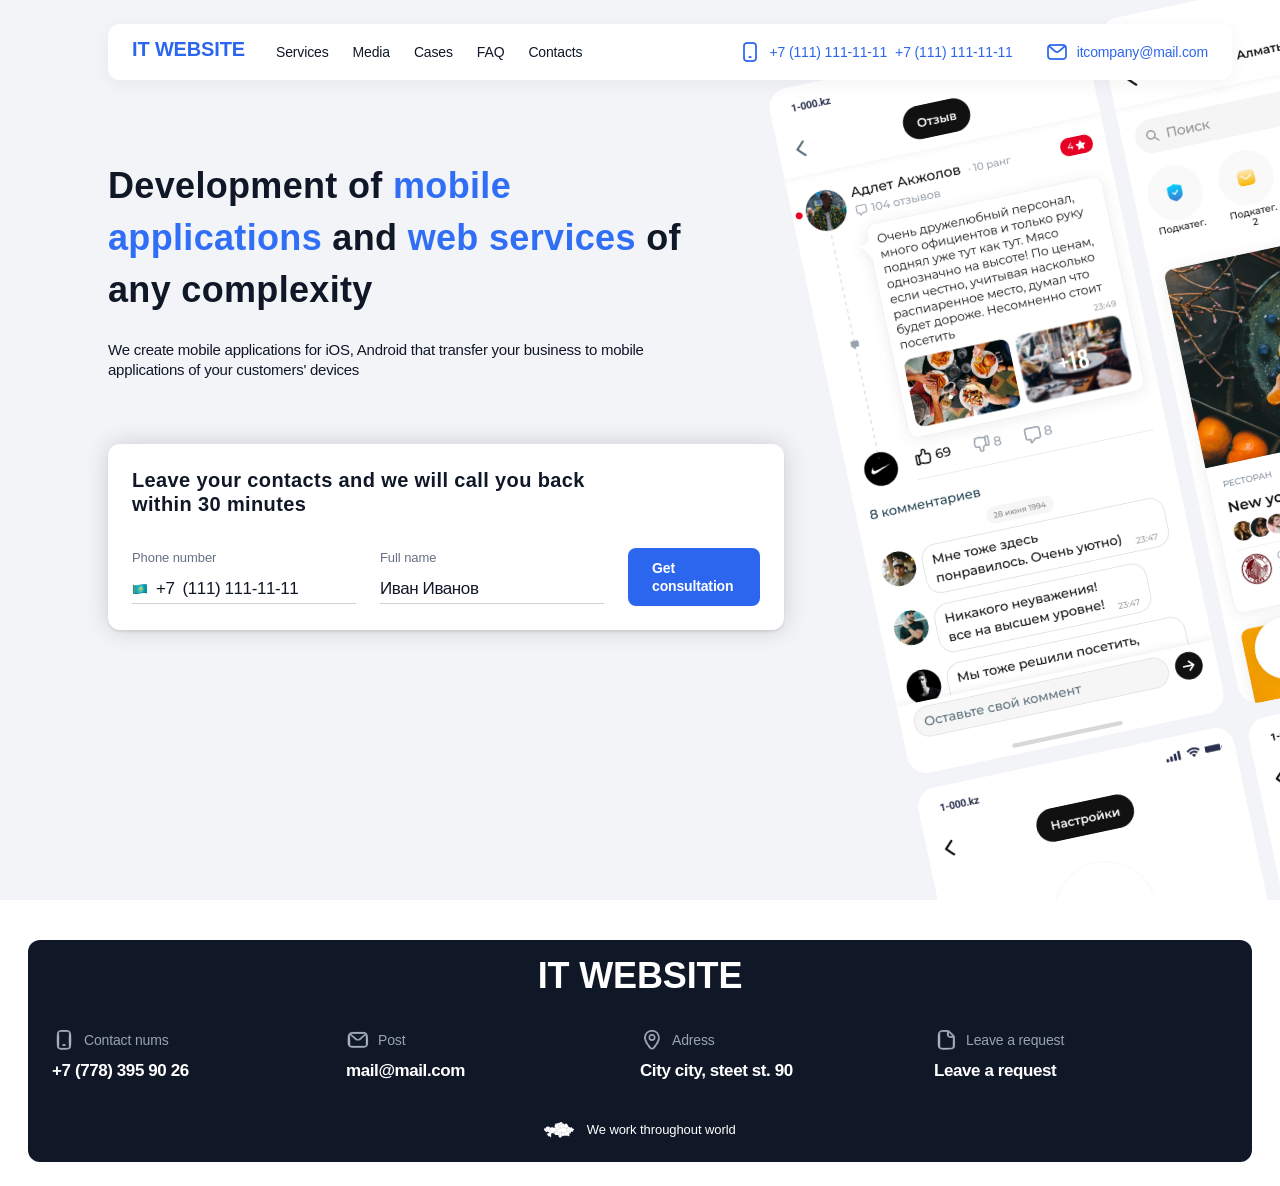
==== commit c2231a83: "Вёрстка выполнена точно по макету" ====
--- a/index.html
+++ b/index.html
@@ -1,154 +1,189 @@
 <!doctype html>
 <html lang="ru">
-<head>
-    <meta charset="UTF-8">
-    <meta name="viewport" content="width=device-width, initial-scale=1.0">
-    <title>IT WEBSITE</title>
-    <link rel="stylesheet" href="css/style.css">
-</head>
-<body>
+    <head>
+        <meta charset="UTF-8">
+        <meta name="viewport" content="width=device-width, initial-scale=1.0">
+        <title>IT WEBSITE</title>
+        <link rel="stylesheet" href="css/fonts.css">
+        <link rel="preconnect" href="https://fonts.googleapis.com">
+        <link rel="preconnect" href="https://fonts.gstatic.com" crossorigin>
+        <link href="https://fonts.googleapis.com/css2?family=Inter:wght@700&display=swap" rel="stylesheet">
+        <link rel="stylesheet" href="css/style.css">
+        <link rel="stylesheet" href="css/style.css">
+    </head>
+    <body>
+        <!-- ШАПКА -->
+        <header class="header">
+            <a class="header_logo-text">
+                IT WEBSITE
+            </a>
+            <nav class="header__nav">
+                <ul class="nav-list">
+                    <li class="nav-list__item"><a href="#services">Services</a></li>
+                    <li class="nav-list__item"><a href="#media">Media</a></li>
+                    <li class="nav-list__item"><a href="#cases">Cases</a></li>
+                    <li class="nav-list__item"><a href="#faq">FAQ</a></li>
+                    <li class="nav-list__item"><a href="#contacts">Contacts</a></li>
+                </ul>
+            </nav>
+            <div class="header_contacts">
+                <div class="header_phones">
+                    <img src="img/phone.png"
+                        alt=""
+                        class="contact-icon">
+                    <div class="header_phones-numbers">
+                        <a href="tel:+71111111111" class="contact-item">
+                            +7 (111) 111-11-11
+                        </a>
+                        <a href="tel:+71111111111" class="contact-item">
+                            +7 (111) 111-11-11
+                        </a>
+                    </div>
+                </div>
+                <div class="header_email">
+                    <img src="img/email.png"
+                        alt=""
+                        class="contact-icon">
 
-    <!-- ШАПКА -->
-    <header class="header">
-        <button class="header__burger">
-            <img src="img/menu.webp" alt="Меню">
-        </button>
-        
-        <a href="#" class="header__logo">
-            <img src="img/name.png" alt="IT WEBSITE">
-        </a>
-
-        <nav class="header__nav">
-            <ul class="nav-list">
-                <li class="nav-list__item"><a href="#services">Services</a></li>
-                <li class="nav-list__item"><a href="#media">Media</a></li>
-                <li class="nav-list__item"><a href="#cases">Cases</a></li>
-                <li class="nav-list__item"><a href="#faq">FAQ</a></li>
-                <li class="nav-list__item"><a href="#contacts">Contacts</a></li>
-            </ul>
-        </nav>
-
-        <div class="header__contacts">
-            <a href="tel:+71111111111" class="contact-item contact-phone">
-                <img src="img/phone.png" alt="Телефон" class="contact-icon">
-                <span>+7 (111) 111-11-11</span>
-            </a>
-            <a href="tel:+71111111111" class="contact-item contact-phone">
-                <span>+7 (111) 111-11-11</span>
-            </a>
-            <a href="mailto:itcompany@mail.com" class="contact-item contact-email">
-                <img src="img/email.png" alt="Почта" class="contact-icon">
-                <span>itcompany@mail.com</span>
-            </a>
-        </div>
-    </header>
-
-    <main>
-
-        <!-- HERO -->
+                    <a href="mailto:itcompany@mail.com" class="contact-item">
+                        itcompany@mail.com
+                    </a>
+                </div>
+            </div>   
+        </header>
+        <main>
+            <!-- HERO -->
         <section class="hero" id="hero">
             <div class="hero__container">
                 <div class="hero__content">
                     <h1 class="hero__title">
-                        Development of <span class="text-blue">mobile applications</span> and <span class="text-blue">web services</span> of any complexity
+                        Development of
+                        <span class="text-blue">mobile applications</span>
+                        and
+                        <span class="text-blue">web services</span>
+                        of any complexity
                     </h1>
-                    <p class="hero__text">We create mobile applications for iOS, Android that transfer your business to mobile applications of your customers' devices.</p>
-
-                    <div class="hero__form-wrapper">
-                        <h3 class="form-title">Leave your contacts and we will call you back within 30 minutes</h3>
-                        <form action="#" class="contact-form">
-                            <div class="form-group">
-                                <label for="hero-phone">Phone number</label>
-                                <input type="tel" id="hero-phone" name="phone" placeholder="+7 (111) 111-11-11">
+                    <p class="hero__text">
+                        We create mobile applications for iOS, Android
+                        that transfer your business to mobile
+                        applications of your customers' devices
+                    </p>
+                </div>
+                <div class="hero__form-wrapper">
+                    <h3 class="form-title">
+                        Leave your contacts and we will call you back<br>
+                        within 30 minutes
+                    </h3>
+                    <form action="#" class="contact-form">
+                        <div class="form-group">
+                            <label for="hero-phone">Phone number</label>
+                            <div class="phone-input">
+                                <img
+                                    src="img/kz.png"
+                                    alt="Казахстан"
+                                    class="phone-input__flag">
+                                <span class="phone-input__code">+7</span>
+                                <input
+                                    type="tel"
+                                    id="hero-phone"
+                                    name="phone"
+                                    placeholder="(111) 111-11-11">
                             </div>
-                            <div class="form-group">
-                                <label for="hero-name">Full name</label>
-                                <input type="text" id="hero-name" name="name" placeholder="Иван Иванов">
-                            </div>
-                            <button type="submit" class="btn btn-primary">Get consultation</button>
-                        </form>
-                    </div>
+                        </div>
+                        <div class="form-group">
+                            <label for="hero-name">Full name</label>
+                            <input
+                                type="text"
+                                id="hero-name"
+                                name="name"
+                                placeholder="Иван Иванов">
+                        </div>
+                        <button type="submit" class="btn btn-primary">
+                            <span>Get consultation</span>
+                        </button>
+                    </form>
                 </div>
                 <div class="hero__phones">
-                    <img src="img/scrn1.jpg" class="phone">
-                    <img src="img/scrn2.jpg" class="phone">
-                    <img src="img/scrn3.jpg" class="phone">
-                    <img src="img/scrn4.jpg" class="phone">
-                    <img src="img/scrn5.jpg" class="phone">
-                    <img src="img/scrn6.jpg" class="phone">
+                    <img src="img/комментарий к отзыву 1.jpg" class="phone">
+                    <img src="img/главная со списком организации.jpg" class="phone">
+                    <img src="img/настройки.jpg" class="phone">
+                    <img src="img/детали отзыва.jpg" class="phone">
+                    <img src="img/Сообщения.jpg" class="phone">
+                    <img src="img/новый чат 1.jpg" class="phone">
                 </div>
             </div>
         </section>
+        </main>
+        <!--  ПОДВАЛ  -->
+        <footer class="footer" id="contacts">
+            <div class="footer__logo">
+                IT WEBSITE
+            </div>
+            <div class="footer__contacts">
+                <div class="footer-contact-item">
+                    <div class="footer-contact-heading">
+                        <img src="img/phone_footer.png"
+                            alt=""
+                            class="footer-contact-icon">
+                        <span class="footer-contact-label">
+                            Contact nums
+                        </span>
+                    </div>
+                    <a href="tel:+77783959026"
+                    class="footer-contact-value">
+                        +7 (778) 395 90 26
+                    </a>
+                </div>
+                <!-- Почта -->
+                <div class="footer-contact-item">
+                    <div class="footer-contact-heading">
+                        <img src="img/email_footer.png"
+                            alt=""
+                            class="footer-contact-icon">
+                        <span class="footer-contact-label">
+                            Post
+                        </span>
+                    </div>
 
-        <!--  УСЛУГИ  -->
-        <section class="services" id="services">
-            
-            <div class="services__info">
-                <h2 class="section-title">Full development cycle</h2>
-                <p class="section-subtitle">We use proven technologies</p>
-
-                <div class="services__categories">
-                    <article class="services__category">
-                        <h3>Web</h3>
-                        <p class="services-text">
-                            PHP <span>/</span> JavaScript <span>/</span> Node.JS <span>/</span> Web Socket <span>/</span> Socket.io <span>/</span> Vue.js <span>/</span>
-                            Nuxt <span>/</span> MySQL <span>/</span> Laravel <span>/</span> GO lang <span>/</span> Python
-                        </p>
-                    </article>
-
-                    <article class="services__category">
-                        <h3>Mobile</h3>
-                        <p class="services-text">
-                            Swift <span>/</span> Kotlin <span>/</span> Alamofire <span>/</span> Firebase <span>/</span> CoreData <span>/</span> Room <span>/</span> Realm <span>/</span>
-                            Coroutine <span>/</span> RxJava <span>/</span> RxSwift <span>/</span> Unit Test <span>/</span> Navigation
-                        </p>
-                    </article>
+                    <a href="mailto:mail@mail.com"
+                    class="footer-contact-value">
+                        mail@mail.com
+                    </a>
+                </div>
+                <div class="footer-contact-item">
+                    <div class="footer-contact-heading">
+                        <img src="img/geo_footer.png"
+                            alt=""
+                            class="footer-contact-icon">
+                        <span class="footer-contact-label">
+                            Adress
+                        </span>
+                    </div>
+                    <span class="footer-contact-value">
+                        City city, steet st. 90
+                    </span>
+                </div>
+                <div class="footer-contact-item">
+                    <div class="footer-contact-heading">
+                        <img src="img/doc_footer.png"   
+                            alt=""
+                            class="footer-contact-icon">
+                        <span class="footer-contact-label">
+                            Leave a request
+                        </span>
+                    </div>
+                    <a href="#hero"
+                    class="footer-contact-value">
+                        Leave a request
+                    </a>
                 </div>
             </div>
-
-            <div class="services__links">
-                <ul class="services-nav">
-                    <li><a href="#">iOS development</a></li>
-                    <li><a href="#">Android development</a></li>
-                    <li><a href="#">Web development</a></li>
-                    <li><a href="#">UI/UX design</a></li>
-                    <li><a href="#">Testing</a></li>
-                    <li><a href="#">Launch</a></li>
-                    <li><a href="#">IT consulting</a></li>
-                </ul>
+            <div class="footer__copyright">
+                <img src="img/footer_info.png"
+                    alt=""
+                    class="footer__copyright-icon">
+                <span>We work throughout world</span>
             </div>
-
-        </section>
-
-    </main>
-
-    <!--  ПОДВАЛ  -->
-    <footer class="footer" id="contacts">
-        <div class="footer__logo">
-            <img src="img/name_footer.png" alt="IT WEBSITE">
-        </div>
-
-        <div class="footer__contacts">
-            <div class="footer-contact-item">
-                <span class="footer-contact-label">Contact nums</span>
-                <a href="tel:+77783659026" class="footer-contact-value">+7 (778) 385 90 26</a>
-            </div>
-            <div class="footer-contact-item">
-                <span class="footer-contact-label">Post</span>
-                <a href="mailto:mail@mail.com" class="footer-contact-value">mail@mail.com</a>
-            </div>
-            <div class="footer-contact-item">
-                <span class="footer-contact-label">Address</span>
-                <span class="footer-contact-value">City city, street st. 90</span>
-            </div>
-            <div class="footer-contact-item">
-                <span class="footer-contact-label">Leave a request</span>
-                <a href="#" class="footer-contact-value">Leave a request</a>
-            </div>
-        </div>
-
-        <p class="footer__copyright">We work throughout world</p>
-    </footer>
-
-</body>
+        </footer>
+    </body>
 </html>
--- a/css/fonts.css
+++ b/css/fonts.css
@@ -0,0 +1,23 @@
+@font-face {
+    font-family: 'Inter';
+    src: url('../fonts/Inter-Regular.woff2') format('woff2');
+    font-weight: 400;
+    font-style: normal;
+    font-display: swap;
+}
+
+@font-face {
+    font-family: 'Inter';
+    src: url('../fonts/Inter-Medium.woff2') format('woff2');
+    font-weight: 500;
+    font-style: normal;
+    font-display: swap;
+}
+
+@font-face {
+    font-family: 'Inter';
+    src: url('../fonts/Inter-Bold.woff2') format('woff2');
+    font-weight: 700;
+    font-style: normal;
+    font-display: swap;
+}
--- a/css/style.css
+++ b/css/style.css
@@ -1,680 +1,525 @@
+html {
+    height: 100%;
+}
+
 body {
-    font-family: "Inter", sans-serif;
-    font-size: 16px;
-    line-height: 1.6;
-    color: #000000;
-    background: #ffffff;
-    margin: 0;
+    margin: 0;
+    padding: 0;
+    min-height: 100vh;
     display: flex;
     flex-direction: column;
-    min-height: 100vh;
+}
+
+main {
+    flex: 1 0 auto;
 }
 
 /* ШАПКА */
 .header {
-    position: sticky;
+    position: fixed;
     top: 24px;
-    z-index: 100;
-    
     max-width: 1124px;
     width: calc(100% - 40px);
     height: 56px;
-    margin: 0 auto;
-    
+    margin: 0;
     background-color: #ffffff;
     border-radius: 12px;
     padding: 16px 24px;
     box-shadow: 0 4px 20px rgba(0, 0, 0, 0.05);
-    
     display: grid;
-    grid-template-columns: auto 1fr auto; 
+    grid-template-columns: auto 1fr auto;
     align-items: center;
     gap: 24px;
     box-sizing: border-box;
-}
-
-.header__burger {
-    display: none;
+    left: 108px;
+    transform: none;
+    z-index: 100;
+}
+
+.header_logo-text {
+    width: 120px;
+    height: 24px;
+    font-family: 'Inter', sans-serif;
+    font-weight: 700;
+    font-style: bold;
+    font-size: 20px;
+    line-height: 18px;
+    letter-spacing: -0.15px;
+    color: #2D66EE;
 }
 
 .header__nav {
     display: flex;
+    flex-direction: row;
+    width: fit-content;
+    height: fit-content;
+}
+
+.nav-list {
+    display: flex;
+    flex-direction: row;
+    align-items: center;
+    width: 324px;
+    height: 18px;
+    gap: 24px;
+    list-style: none;
+    margin: 0;
+    padding: 0;
+}
+
+.nav-list__item a {
+    width: 57px;
+    height: 18px;
+    font-family: 'SF Pro Text', sans-serif;
+    font-weight: 500;
+    font-style: normal;
+    font-size: 14px;
+    line-height: 18px;
+    letter-spacing: -0.15px;
+    color: #101828;
+    text-decoration: none;
+    white-space: nowrap;
+}
+
+
+.header_contacts {
+    display: flex;
+    flex-direction: row;
+    align-items: center;
+    width: fit-content;
+    height: fit-content;
+    gap: 32px;
+}
+
+.header_phones {
+    display: flex;
+    flex-direction: row;
+    align-items: center;
+    width: fit-content;
+    height: fit-content;
+    gap: 8px;
+}
+
+.header_email {
+    display: flex;
+    flex-direction: row;
+    align-items: center;
+    width: fit-content;
+    height: fit-content;
+    gap: 8px;
+}
+
+.contact-item {
+    display: flex;
+    align-items: center;
+    font-family: 'SF Pro Text', sans-serif;
+    font-weight: 500;
+    font-style: normal;
+    font-size: 14px;
+    line-height: 18px;
+    letter-spacing: -0.15px;
+    color: #2D66EE;
+    text-decoration: none;
+    white-space: nowrap;
+}
+
+.contact-icon {
+    width: 24px;
+    height: 24px;
+    object-fit: contain;
+    flex-shrink: 0;
+}
+
+.header_phones-numbers {
+    display: flex;
+    flex-direction: row;
+    align-items: center;
+    gap: 8px;
+}
+
+/* HERO */
+
+.hero {
+    position: relative;
+    width: 100%;
+    height: 900px;
+    padding: 0;
+    background-color: #F2F4F7;
+    overflow: hidden;
+    box-sizing: border-box;
+}
+
+.hero__container {
+    position: relative;
+    width: 100%;
+    height: 100%;
+}
+
+.hero__content {
+    display: flex;
+    flex-direction: column;
+    width: 600px;
+    height: fit-content;
+    position: absolute;
+    top: 160px;
+    left: 108px;
+    gap: 24px;
+}
+
+.hero__title {
+    width: 600px;
+    height: 156px;
+    margin: 0;
+    font-family: 'Inter', sans-serif;
+    font-weight: 700;
+    font-style: normal;
+    font-size: 36px;
+    line-height: 144%;
+    letter-spacing: 0.33px;
+    color: #101828;
+}
+
+.text-blue {
+    color: #306FF5;
+}
+
+.hero__text {
+    width: 600px;
+    height: 40px;
+    margin: 0;
+    font-family: 'SF Pro Text', sans-serif;
+    font-weight: 500;
+    font-style: normal;
+    font-size: 15px;
+    line-height: 20px;
+    letter-spacing: -0.24px;
+    color: #101828;
+}
+
+.hero__form-wrapper {
+    display: flex;
+    flex-direction: column;
+    width: fit-content;
+    height: fit-content;
+    position: absolute;
+    top: 444px;
+    left: 108px;
+    padding: 24px;
+    gap: 32px;
+    background-color: #FFFFFF;
+    border-radius: 12px;
+    box-shadow:
+        0 0 24px 0 rgba(0, 0, 0, 0.16),
+        0 2px 2px 0 rgba(0, 0, 0, 0.08);
+}
+
+.form-title {
+    width: 600px;
+    height: 48px;
+    margin: 0;
+    font-family: 'Inter', sans-serif;
+    font-weight: 700;
+    font-style: normal;
+    font-size: 20px;
+    line-height: 24px;
+    letter-spacing: 0.38px;
+    color: #101828;
+}
+
+.contact-form {
+    display: flex;
+    flex-direction: row;
+    align-items: center;
+    width: fit-content;
+    height: fit-content;
+    gap: 24px;
+}
+
+.form-group {
+    display: flex;
+    flex-direction: column;
+    width: fit-content;
+    height: fit-content;
+    gap: 8px;
+}
+
+.form-group label {
+    display: block;
+    width: 224px;
+    height: 16px;
+    font-family: 'SF Pro Text', sans-serif;
+    font-weight: 500;
+    font-style: normal;
+    font-size: 13px;
+    line-height: 16px;
+    letter-spacing: -0.08px;
+    color: #667085;
+}
+
+#hero-phone {
+    flex: 1;
+    min-width: 0;
+    height: 22px;
+    padding: 0;
+    border: none;
+    outline: none;
+    background-color: transparent;
+    font-family: 'SF Pro Text', sans-serif;
+    font-weight: 400;
+    font-style: normal;
+    font-size: 17px;
+    line-height: 22px;
+    letter-spacing: -0.41px;
+    color: #101828;
+}
+
+#hero-phone::placeholder {
+    color: #101828;
+    opacity: 1;
+}
+
+.phone-input {
+    display: flex;
+    flex-direction: row;
+    align-items: center;
+    width: 224px;
+    height: 30px;
+    gap: 8px;
+    border-bottom: 0.7px solid #D0D5DD;
+    box-sizing: border-box;
+}
+
+.phone-input__flag {
+    width: 16px;
+    height: 20px;
+    object-fit: contain;
+    flex-shrink: 0;
+}
+
+.phone-input__code {
+    font-family: 'SF Pro Text', sans-serif;
+    font-weight: 400;
+    font-size: 17px;
+    line-height: 22px;
+    letter-spacing: -0.41px;
+    color: #101828;
+    white-space: nowrap;
+}
+
+.phone-input input[type="tel"] {
+    flex: 1;
+    min-width: 0;
+    height: 22px;
+    padding: 0;
+    border: none;
+    outline: none;
+    background: transparent;
+    font-family: 'SF Pro Text', sans-serif;
+    font-weight: 400;
+    font-size: 17px;
+    line-height: 22px;
+    letter-spacing: -0.41px;
+    color: #101828;
+}
+
+.phone-input input[type="tel"]::placeholder {
+    color: #101828;
+    opacity: 1;
+}
+
+#hero-name {
+    width: 224px;
+    height: 30px;
+    padding: 0;
+    border: none;
+    border-bottom: 0.7px solid #D0D5DD;
+    outline: none;
+    background-color: transparent;
+    box-sizing: border-box;
+    font-family: 'SF Pro Text', sans-serif;
+    font-weight: 400;
+    font-style: normal;
+    font-size: 17px;
+    line-height: 22px;
+    letter-spacing: -0.41px;
+    color: #101828;
+}
+
+#hero-name::placeholder {
+    color: #101828;
+    opacity: 1;
+}
+
+.btn-primary {
+    display: flex;
+    flex-direction: row;
+    align-items: center;
     justify-content: center;
-}
-
-.header__logo img {
-    height: 24px;
-    display: block;
-}
-
-.nav-list {
-    display: flex;
-    gap: 30px;
-    list-style: none;
-    margin: 0;
-    padding: 0;
-}
-
-.nav-list__item a {
-    font-size: 15px;
-    color: #1F3F68;
-    font-weight: 500;
-    text-decoration: none;
-    transition: color 0.3s;
-}
-
-.nav-list__item a:hover {
-    color: #4776E6;
-}
-
-.header__contacts {
-    display: flex;
-    align-items: center;
-    gap: 20px;
-}
-
-.contact-item {
-    display: flex;
-    align-items: center;
-    gap: 8px;
-    color: #4776E6;
-    text-decoration: none;
-    font-size: 14px;
-    font-weight: 600;
-}
-
-.contact-icon {
-    width: 18px;
-    height: 18px;
-    object-fit: contain;
-}
-
-.contact-item:hover {
-    color: #1F3F68;
-}
-
-/* HERO */
-
-.hero {
-    width: 100%;
-    background-color: #f2f3f7;
-    padding: 40px 0;
-    margin-top: 0;
-    height: 640px;
-    overflow: hidden;
-    position: relative; 
-    display: flex;
-    align-items: center;
-}
-
-.hero__container {
-    width: 100%;
-    padding-left: 100px;
-    padding-right: 20px;
-    box-sizing: border-box;
-    display: flex;
-    justify-content: space-between;
-    align-items: center;
-}
-
-.hero__content {
-    flex: 1 1 60%;
-}
-
-.hero__title {
-    font-size: 48px;
-    line-height: 1.2;
-    font-weight: 700;
-    color: #000000;
-    margin-bottom: 24px;
-}
-
-.text-blue {
-    color: #4776E6;
-}
-
-.hero__text {
-    font-size: 16px;
-    color: #000000;
-    margin-bottom: 40px;
-    line-height: 1.5;
-}
-
-.hero__form-wrapper {
-    background: #ffffff;
-    padding: 24px;
-    border-radius: 12px;
-    box-shadow: 0 10px 30px rgba(0, 0, 0, 0.05);
-}
-
-.form-title {
-    font-size: 18px;
-    font-weight: 700;
-    margin-bottom: 20px;
-    color: #000000;
-}
-
-.contact-form {
-    display: flex;
-    gap: 15px;
-    align-items: flex-end;
-}
-
-.form-group {
-    display: flex;
-    flex-direction: column;
-    flex: 1;
-    gap: 8px;
-}
-
-.form-group label {
-    font-size: 12px;
-    color: #98A2B3;
-}
-
-.form-group input {
-    width: 100%;
-    padding: 12px 16px;
-    border: none;
-    border-bottom: 1px solid #000000;
-    font-size: 14px;
-    color: #000000;
-    outline: none;
-    box-sizing: border-box;
-}
-
-.btn-primary {
-    background: #2D66EE;
-    color: #fff;
+    width: 132px;
+    height: 58px;
+    padding: 11px 24px;
+    gap: 8px;
+    background-color: #2D66EE;
     border: none;
     border-radius: 8px;
-    padding: 15px 25px;
+    box-sizing: border-box;
+    cursor: pointer;
+    flex-shrink: 0;
+}
+
+.btn-primary span {
+    display: block;
+    width: 84px;
+    font-family: 'SF Pro Text', sans-serif;
+    font-weight: 600;
+    font-style: normal;
+    font-size: 14px;
+    line-height: 18px;
+    letter-spacing: -0.15px;
+    color: #FFFFFF;
     text-align: left;
-    max-width: 120px;
-    white-space: normal;
-}
-
-#hero-phone {
-    padding-left: 30px;
-    background-image: url("../img/kz.png"); 
-    background-repeat: no-repeat;
-    background-position: left center;
-    background-size: 20px 14px;
 }
 
 .hero__phones {
-    position: relative;
+    position: absolute;
+    top: 0;
+    left: 980px;
     display: grid;
     grid-template-columns: auto auto;
     justify-content: center;
     gap: 15px;
     transform: rotate(-12deg);
-    padding-left: 20px; 
-    padding-top: 0;
     height: auto;
 }
-
 .phone {
     width: auto;
-    max-height: 500px;
+    max-height: 700px;
     object-fit: cover;
     border-radius: 20px;
     margin: 0;
 }
 
-/* УСЛУГИ */
-.services {
-    display: flex;
-    justify-content: space-between;
-    align-items: stretch;
+/* ПОДВАЛ */
+
+.footer {
+    position: relative;
+    display: flex;
+    flex-direction: column;
+    align-items: center;
+    width: calc(100% - 40px);
+    max-width: 1224px;
+    height: 222px;
+    margin: 40px auto 24px;
+    padding: 24px;
     gap: 40px;
-    max-width: 1124px;
-    margin: 80px auto;
-    padding: 0 20px;
-    box-sizing: border-box;
-}
-
-.services__info {
-    flex: 1 1 40%;
-}
-
-.section-title {
-    font-size: 36px;
-    font-weight: 700;
-    color: #000000;
-    margin: 0 0 10px 0; 
-}
-
-.section-subtitle {
-    font-size: 16px;
-    color: #010102;
-    margin: 0 0 10px 0;
-}
-
-.services__categories {
-    display: flex;
-    flex-direction: column;
-    margin-top: 0;
-}
-
-.services__category h3 {
-    font-size: 20px;
-    color: #000000;
-    margin-bottom: 16px;
-}
-
-.services-text {
-    font-size: 15px;
-    color: #0e0f11;
-}
-
-.services-text span{
-    color: #0077ff;
-}
-
-.services__links {
-    flex: 1 1 40%;
-    display: flex;
-    flex-direction: column;
-    justify-content: center;
-}
-
-.services-nav {
-    list-style: none;
-    padding: 0;
-    margin-top: 0;
-}
-
-.services-nav li {
-    margin-bottom: 16px;
-}
-
-.services-nav a {
-    font-size: 16px;
-    color: #000000;
-    text-decoration: none;
-    display: inline-flex;
-    justify-content: flex-start; 
-    align-items: center;
-    padding-bottom: 4px;
-    border-bottom: 1px solid transparent;
-    transition: border-color 0.2s;
-}
-
-.services-nav a:hover {
-    font-weight: 600;
-    border-bottom: 1px solid #004cff;
-}
-
-.services-nav a::after {
-    content: "";
-    display: inline-block;
-    width: 7px;
-    height: 12px; 
-    background-image: url(../img/galka.png); 
-    background-size: contain;
-    background-repeat: no-repeat;
-    background-position: center;
-    margin-left: 20px;
-}
-
-/* ПОДВАЛ */
-.footer {
-    max-width: 1224px;
-    width: calc(100% - 40px);
-    margin: auto auto auto auto;
     background-color: #101828;
     border-radius: 12px;
-    padding: 24px;
-    color: #ffffff;
     box-sizing: border-box;
+    flex-shrink: 0;
 }
 
 .footer__logo {
-    display: flex;
-    justify-content: center;
-    margin-bottom: 40px;
-}
-
-.footer__logo img {
-    height: 32px;
-    display: block;
+    width: fit-content;
+    height: 24px;
+    font-family: 'Inter', sans-serif;
+    font-weight: 700;
+    font-style: normal;
+    font-size: 36px;
+    line-height: 24px;
+    letter-spacing: -0.15px;
+    color: #FFFFFF;
+    white-space: nowrap;
+    text-align: center;
 }
 
 .footer__contacts {
     display: grid;
-    grid-template-columns: repeat(4, 1fr);
-    gap: 40px;
-    margin-bottom: 30px;
+    grid-template-columns: repeat(4, minmax(0, 1fr));
+    width: 100%;
+    height: 54px;
+    gap: 0;
+    align-items: start;
 }
 
 .footer-contact-item {
     display: flex;
     flex-direction: column;
-    gap: 10px;
+    align-items: flex-start;
+    width: 100%;
+    min-width: 0;
+    height: 54px;
+    gap: 8px;
+}
+
+.footer-contact-heading {
+    display: flex;
+    flex-direction: row;
+    align-items: center;
+    width: fit-content;
+    height: 24px;
+    gap: 8px;
+}
+
+.footer-contact-icon {
+    display: block;
+    width: 24px;
+    height: 24px;
+    object-fit: contain;
+    flex-shrink: 0;
 }
 
 .footer-contact-label {
-    display: flex;
-    align-items: center;
-    gap: 8px;
+    font-family: 'SF Pro Text', sans-serif;
+    font-weight: 500;
+    font-style: normal;
+    font-size: 14px;
+    line-height: 18px;
+    letter-spacing: -0.15px;
+    color: #98A2B3;
+    white-space: nowrap;
+}
+
+.footer-contact-value {
+    display: block;
+    font-family: 'SF Pro Text', sans-serif;
+    font-weight: 600;
+    font-style: normal;
+    font-size: 17px;
+    line-height: 22px;
+    letter-spacing: -0.41px;
+    color: #FFFFFF;
+    text-decoration: none;
+    white-space: nowrap;
+}
+
+a.footer-contact-value:hover {
+    color: #6690FF;
+    transition: color 0.2s ease;
+}
+
+.footer__copyright {
+    display: flex;
+    flex-direction: row;
+    align-items: center;
+    justify-content: center;
+    width: fit-content;
+    height: 16px;
+    margin: 0;
+    gap: 12px;
+    font-family: 'SF Pro Text', sans-serif;
+    font-weight: 400;
+    font-style: normal;
     font-size: 13px;
-    color: #98A2B3;
-}
-
-.footer-contact-value {
-    font-size: 16px;
-    color: #ffffff;
-    font-weight: 500;
-    text-decoration: none;
-    transition: color;
-}
-
-.footer__copyright {
-    text-align: center;
-    font-size: 13px;
-    color: #98A2B3;
-    padding-top: 20px;
-}
-
-@media (max-width: 1024px) {
-    .header {
-        gap: 15px;
-        padding: 16px;
-    }
-
-    .hero__title {
-        font-size: 40px; 
-    }
-
-    .hero__text {
-        font-size: 15px;
-    }
-
-    .hero__phones {
-        grid-template-columns: 200px 200px;
-        margin-left: 20px;
-    }
-
-    .services {
-        gap: 20px;
-        padding: 0 40px;
-    }
-    
-    .section-title {
-        font-size: 32px;
-    }
-}
-
-/* Планшет */
-@media (max-width: 768px) {
-    /* ШАПКА */
-    .header {
-        grid-template-columns: auto 1fr auto; 
-        height: auto;
-        padding: 12px 20px;
-        gap: 10px;
-    }
-
-    .header__burger {
-        display: flex;
-        flex-direction: column;
-        justify-content: space-between;
-        background: none;
-        border: none;
-        cursor: pointer;
-        padding: 0;
-    }
-
-    .header__burger img {
-        width: 24px;
-        height: auto;
-        display: block;
-    }
-
-    .header__logo {
-        justify-self: center; 
-    }
-
-    .header__logo img {
-        height: 20px;
-    }
-
-    .header__nav,
-    .contact-phone {
-        display: none; 
-    }
-
-    .header__contacts {
-        justify-self: end;
-        gap: 0;
-    }
-
-    /* ХИРО */
-    .hero {
-        height: auto;
-        min-height: 500px;
-        padding: 40px 0;
-    }
-
-    .hero__container {
-        padding-left: 40px;
-        padding-right: 20px;
-        flex-direction: row;
-        align-items: center;
-    }
-
-    .hero__content {
-        flex: 1 1 55%;
-        max-width: 55%;
-        z-index: 2;
-    }
-
-    .hero__title {
-        font-size: 36px;
-        margin-bottom: 16px;
-    }
-
-    .hero__text {
-        font-size: 14px;
-        margin-bottom: 24px;
-    }
-
-    .hero__form-wrapper {
-        padding: 20px;
-    }
-
-    .contact-form {
-        flex-direction: column;
-        align-items: flex-start;
-        gap: 16px;
-    }
-
-    .btn-primary {
-        max-width:fit-content;
-        width: auto;
-        white-space: nowrap;
-    }
-
-    .hero__phones {
-        position: absolute;
-        right: -10%;
-        top: 50%;
-        inset: 50% auto auto -5;
-        transform: translateY(-50%) rotate(-12deg);
-        width: 45%; 
-        display: grid;
-        grid-template-columns: 1fr 1fr;
-        gap: 10px;
-        z-index: 1;
-    }
-
-    .phone {
-        height: auto;
-        width: 100%;
-        object-fit: contain;
-    }
-
-    /* УСЛУГИ */
-    .services__info{
-        flex: 1 1 60%
-    }
-
-    /* ПОДВАЛ */
-    .footer{
-        margin: 25px;
-    }
-    .footer__contacts {
-        gap: 15px;
-    }
-
-    .footer-contact-value {
-        font-size: 13px;
-    }
-
-    .footer-contact-label {
-        font-size: 11px;
-    }
-}
-
-@media (max-width: 426px) {
-    
-    /* ШАПКА */
-    .header {
-        padding: 20px 10px;
-        gap: 10px;
-    }
-
-    .header__burger {
-        justify-self: start;
-    }
-
-    .header__burger img{
-        height: 20px;
-        width: 30px;
-    }
-
-    .header__logo {
-        justify-self: center;
-    }
-
-    .header__logo img {
-        height: 12px;
-    }
-
-    .header__contacts {
-        display: none; 
-    }
-
-    /* ХИРО */
-    .hero {
-        height: auto; 
-        padding: 30px 20px 40px;
-        overflow: hidden; 
-    }
-
-    .hero__container {
-        display: flex;
-        flex-direction: column;
-        padding: 0;
-    }
-
-    .hero__content {
-        display: contents;
-    }
-
-    .hero__title {
-        order: 1;
-        font-size: 28px; 
-        text-align: left;
-        margin-bottom: 16px;
-    }
-
-    .hero__text {
-        order: 2;
-        font-size: 14px;
-        text-align: left;
-        margin-bottom: 40px;
-    }
-
-    .hero__phones {
-        order: 3;
-        position: static;
-        top: auto;
-        right: auto;    
-        display: grid;
-        grid-template-columns: 1fr 1fr;
-        gap: 10px;
-        transform: rotate(-12deg); 
-        width: 80%;
-        margin: 0 auto;
-        margin-bottom: -60px;
-        z-index: 1;
-    }
-
-    .phone {
-        width: 100%;
-        height: auto;
-        object-fit: cover; 
-        border-radius: 12px;
-    }
-
-    .hero__form-wrapper {
-        order: 4;
-        width: 100%;
-        margin: 0;
-        padding: 24px;
-        position: relative;
-        z-index: 10; 
-        background: #ffffff; 
-        border-radius: 20px;
-        box-shadow: 0 10px 30px rgba(0, 0, 0, 0.05);
-        text-align: left;
-    }
-
-    .contact-form {
-        flex-direction: column;
-        align-items: stretch;
-    }
-
-    .btn-primary {
-        width: 100%; 
-        text-align: center;
-    }
-
-    /* УСЛУГИ */
-    .services {
-        flex-direction: column;
-        gap: 30px;
-        margin: 40px auto;
-        padding: 0 20px;
-    }
-
-    .section-title {
-        font-size: 24px; 
-        margin-bottom: 8px;
-    }
-
-    .section-subtitle {
-        font-size: 13px; 
-        margin-bottom: 16px;
-    }
-
-    .services__category h3 {
-        font-size: 16px;
-        margin-bottom: 10px;
-    }
-
-    .services-text {
-        font-size: 13px;
-    }
-
-    /* FOOTER */
-    .footer__logo img {
-        height: 20px;
-    }
-
-    .footer__contacts {
-        grid-template-columns: 1fr 1fr; 
-    }
-}+    line-height: 16px;
+    letter-spacing: -0.08px;
+    color: #FFFFFF;
+    white-space: nowrap;
+}
+
+.footer__copyright-icon {
+    display: block;
+    width: 30.41px;
+    height: 16px;
+    object-fit: contain;
+    flex-shrink: 0;
+}
--- a/css/style.css
+++ b/css/style.css
@@ -1,680 +1,525 @@
+html {
+    height: 100%;
+}
+
 body {
-    font-family: "Inter", sans-serif;
-    font-size: 16px;
-    line-height: 1.6;
-    color: #000000;
-    background: #ffffff;
-    margin: 0;
+    margin: 0;
+    padding: 0;
+    min-height: 100vh;
     display: flex;
     flex-direction: column;
-    min-height: 100vh;
+}
+
+main {
+    flex: 1 0 auto;
 }
 
 /* ШАПКА */
 .header {
-    position: sticky;
+    position: fixed;
     top: 24px;
-    z-index: 100;
-    
     max-width: 1124px;
     width: calc(100% - 40px);
     height: 56px;
-    margin: 0 auto;
-    
+    margin: 0;
     background-color: #ffffff;
     border-radius: 12px;
     padding: 16px 24px;
     box-shadow: 0 4px 20px rgba(0, 0, 0, 0.05);
-    
     display: grid;
-    grid-template-columns: auto 1fr auto; 
+    grid-template-columns: auto 1fr auto;
     align-items: center;
     gap: 24px;
     box-sizing: border-box;
-}
-
-.header__burger {
-    display: none;
+    left: 108px;
+    transform: none;
+    z-index: 100;
+}
+
+.header_logo-text {
+    width: 120px;
+    height: 24px;
+    font-family: 'Inter', sans-serif;
+    font-weight: 700;
+    font-style: bold;
+    font-size: 20px;
+    line-height: 18px;
+    letter-spacing: -0.15px;
+    color: #2D66EE;
 }
 
 .header__nav {
     display: flex;
+    flex-direction: row;
+    width: fit-content;
+    height: fit-content;
+}
+
+.nav-list {
+    display: flex;
+    flex-direction: row;
+    align-items: center;
+    width: 324px;
+    height: 18px;
+    gap: 24px;
+    list-style: none;
+    margin: 0;
+    padding: 0;
+}
+
+.nav-list__item a {
+    width: 57px;
+    height: 18px;
+    font-family: 'SF Pro Text', sans-serif;
+    font-weight: 500;
+    font-style: normal;
+    font-size: 14px;
+    line-height: 18px;
+    letter-spacing: -0.15px;
+    color: #101828;
+    text-decoration: none;
+    white-space: nowrap;
+}
+
+
+.header_contacts {
+    display: flex;
+    flex-direction: row;
+    align-items: center;
+    width: fit-content;
+    height: fit-content;
+    gap: 32px;
+}
+
+.header_phones {
+    display: flex;
+    flex-direction: row;
+    align-items: center;
+    width: fit-content;
+    height: fit-content;
+    gap: 8px;
+}
+
+.header_email {
+    display: flex;
+    flex-direction: row;
+    align-items: center;
+    width: fit-content;
+    height: fit-content;
+    gap: 8px;
+}
+
+.contact-item {
+    display: flex;
+    align-items: center;
+    font-family: 'SF Pro Text', sans-serif;
+    font-weight: 500;
+    font-style: normal;
+    font-size: 14px;
+    line-height: 18px;
+    letter-spacing: -0.15px;
+    color: #2D66EE;
+    text-decoration: none;
+    white-space: nowrap;
+}
+
+.contact-icon {
+    width: 24px;
+    height: 24px;
+    object-fit: contain;
+    flex-shrink: 0;
+}
+
+.header_phones-numbers {
+    display: flex;
+    flex-direction: row;
+    align-items: center;
+    gap: 8px;
+}
+
+/* HERO */
+
+.hero {
+    position: relative;
+    width: 100%;
+    height: 900px;
+    padding: 0;
+    background-color: #F2F4F7;
+    overflow: hidden;
+    box-sizing: border-box;
+}
+
+.hero__container {
+    position: relative;
+    width: 100%;
+    height: 100%;
+}
+
+.hero__content {
+    display: flex;
+    flex-direction: column;
+    width: 600px;
+    height: fit-content;
+    position: absolute;
+    top: 160px;
+    left: 108px;
+    gap: 24px;
+}
+
+.hero__title {
+    width: 600px;
+    height: 156px;
+    margin: 0;
+    font-family: 'Inter', sans-serif;
+    font-weight: 700;
+    font-style: normal;
+    font-size: 36px;
+    line-height: 144%;
+    letter-spacing: 0.33px;
+    color: #101828;
+}
+
+.text-blue {
+    color: #306FF5;
+}
+
+.hero__text {
+    width: 600px;
+    height: 40px;
+    margin: 0;
+    font-family: 'SF Pro Text', sans-serif;
+    font-weight: 500;
+    font-style: normal;
+    font-size: 15px;
+    line-height: 20px;
+    letter-spacing: -0.24px;
+    color: #101828;
+}
+
+.hero__form-wrapper {
+    display: flex;
+    flex-direction: column;
+    width: fit-content;
+    height: fit-content;
+    position: absolute;
+    top: 444px;
+    left: 108px;
+    padding: 24px;
+    gap: 32px;
+    background-color: #FFFFFF;
+    border-radius: 12px;
+    box-shadow:
+        0 0 24px 0 rgba(0, 0, 0, 0.16),
+        0 2px 2px 0 rgba(0, 0, 0, 0.08);
+}
+
+.form-title {
+    width: 600px;
+    height: 48px;
+    margin: 0;
+    font-family: 'Inter', sans-serif;
+    font-weight: 700;
+    font-style: normal;
+    font-size: 20px;
+    line-height: 24px;
+    letter-spacing: 0.38px;
+    color: #101828;
+}
+
+.contact-form {
+    display: flex;
+    flex-direction: row;
+    align-items: center;
+    width: fit-content;
+    height: fit-content;
+    gap: 24px;
+}
+
+.form-group {
+    display: flex;
+    flex-direction: column;
+    width: fit-content;
+    height: fit-content;
+    gap: 8px;
+}
+
+.form-group label {
+    display: block;
+    width: 224px;
+    height: 16px;
+    font-family: 'SF Pro Text', sans-serif;
+    font-weight: 500;
+    font-style: normal;
+    font-size: 13px;
+    line-height: 16px;
+    letter-spacing: -0.08px;
+    color: #667085;
+}
+
+#hero-phone {
+    flex: 1;
+    min-width: 0;
+    height: 22px;
+    padding: 0;
+    border: none;
+    outline: none;
+    background-color: transparent;
+    font-family: 'SF Pro Text', sans-serif;
+    font-weight: 400;
+    font-style: normal;
+    font-size: 17px;
+    line-height: 22px;
+    letter-spacing: -0.41px;
+    color: #101828;
+}
+
+#hero-phone::placeholder {
+    color: #101828;
+    opacity: 1;
+}
+
+.phone-input {
+    display: flex;
+    flex-direction: row;
+    align-items: center;
+    width: 224px;
+    height: 30px;
+    gap: 8px;
+    border-bottom: 0.7px solid #D0D5DD;
+    box-sizing: border-box;
+}
+
+.phone-input__flag {
+    width: 16px;
+    height: 20px;
+    object-fit: contain;
+    flex-shrink: 0;
+}
+
+.phone-input__code {
+    font-family: 'SF Pro Text', sans-serif;
+    font-weight: 400;
+    font-size: 17px;
+    line-height: 22px;
+    letter-spacing: -0.41px;
+    color: #101828;
+    white-space: nowrap;
+}
+
+.phone-input input[type="tel"] {
+    flex: 1;
+    min-width: 0;
+    height: 22px;
+    padding: 0;
+    border: none;
+    outline: none;
+    background: transparent;
+    font-family: 'SF Pro Text', sans-serif;
+    font-weight: 400;
+    font-size: 17px;
+    line-height: 22px;
+    letter-spacing: -0.41px;
+    color: #101828;
+}
+
+.phone-input input[type="tel"]::placeholder {
+    color: #101828;
+    opacity: 1;
+}
+
+#hero-name {
+    width: 224px;
+    height: 30px;
+    padding: 0;
+    border: none;
+    border-bottom: 0.7px solid #D0D5DD;
+    outline: none;
+    background-color: transparent;
+    box-sizing: border-box;
+    font-family: 'SF Pro Text', sans-serif;
+    font-weight: 400;
+    font-style: normal;
+    font-size: 17px;
+    line-height: 22px;
+    letter-spacing: -0.41px;
+    color: #101828;
+}
+
+#hero-name::placeholder {
+    color: #101828;
+    opacity: 1;
+}
+
+.btn-primary {
+    display: flex;
+    flex-direction: row;
+    align-items: center;
     justify-content: center;
-}
-
-.header__logo img {
-    height: 24px;
-    display: block;
-}
-
-.nav-list {
-    display: flex;
-    gap: 30px;
-    list-style: none;
-    margin: 0;
-    padding: 0;
-}
-
-.nav-list__item a {
-    font-size: 15px;
-    color: #1F3F68;
-    font-weight: 500;
-    text-decoration: none;
-    transition: color 0.3s;
-}
-
-.nav-list__item a:hover {
-    color: #4776E6;
-}
-
-.header__contacts {
-    display: flex;
-    align-items: center;
-    gap: 20px;
-}
-
-.contact-item {
-    display: flex;
-    align-items: center;
-    gap: 8px;
-    color: #4776E6;
-    text-decoration: none;
-    font-size: 14px;
-    font-weight: 600;
-}
-
-.contact-icon {
-    width: 18px;
-    height: 18px;
-    object-fit: contain;
-}
-
-.contact-item:hover {
-    color: #1F3F68;
-}
-
-/* HERO */
-
-.hero {
-    width: 100%;
-    background-color: #f2f3f7;
-    padding: 40px 0;
-    margin-top: 0;
-    height: 640px;
-    overflow: hidden;
-    position: relative; 
-    display: flex;
-    align-items: center;
-}
-
-.hero__container {
-    width: 100%;
-    padding-left: 100px;
-    padding-right: 20px;
-    box-sizing: border-box;
-    display: flex;
-    justify-content: space-between;
-    align-items: center;
-}
-
-.hero__content {
-    flex: 1 1 60%;
-}
-
-.hero__title {
-    font-size: 48px;
-    line-height: 1.2;
-    font-weight: 700;
-    color: #000000;
-    margin-bottom: 24px;
-}
-
-.text-blue {
-    color: #4776E6;
-}
-
-.hero__text {
-    font-size: 16px;
-    color: #000000;
-    margin-bottom: 40px;
-    line-height: 1.5;
-}
-
-.hero__form-wrapper {
-    background: #ffffff;
-    padding: 24px;
-    border-radius: 12px;
-    box-shadow: 0 10px 30px rgba(0, 0, 0, 0.05);
-}
-
-.form-title {
-    font-size: 18px;
-    font-weight: 700;
-    margin-bottom: 20px;
-    color: #000000;
-}
-
-.contact-form {
-    display: flex;
-    gap: 15px;
-    align-items: flex-end;
-}
-
-.form-group {
-    display: flex;
-    flex-direction: column;
-    flex: 1;
-    gap: 8px;
-}
-
-.form-group label {
-    font-size: 12px;
-    color: #98A2B3;
-}
-
-.form-group input {
-    width: 100%;
-    padding: 12px 16px;
-    border: none;
-    border-bottom: 1px solid #000000;
-    font-size: 14px;
-    color: #000000;
-    outline: none;
-    box-sizing: border-box;
-}
-
-.btn-primary {
-    background: #2D66EE;
-    color: #fff;
+    width: 132px;
+    height: 58px;
+    padding: 11px 24px;
+    gap: 8px;
+    background-color: #2D66EE;
     border: none;
     border-radius: 8px;
-    padding: 15px 25px;
+    box-sizing: border-box;
+    cursor: pointer;
+    flex-shrink: 0;
+}
+
+.btn-primary span {
+    display: block;
+    width: 84px;
+    font-family: 'SF Pro Text', sans-serif;
+    font-weight: 600;
+    font-style: normal;
+    font-size: 14px;
+    line-height: 18px;
+    letter-spacing: -0.15px;
+    color: #FFFFFF;
     text-align: left;
-    max-width: 120px;
-    white-space: normal;
-}
-
-#hero-phone {
-    padding-left: 30px;
-    background-image: url("../img/kz.png"); 
-    background-repeat: no-repeat;
-    background-position: left center;
-    background-size: 20px 14px;
 }
 
 .hero__phones {
-    position: relative;
+    position: absolute;
+    top: 0;
+    left: 980px;
     display: grid;
     grid-template-columns: auto auto;
     justify-content: center;
     gap: 15px;
     transform: rotate(-12deg);
-    padding-left: 20px; 
-    padding-top: 0;
     height: auto;
 }
-
 .phone {
     width: auto;
-    max-height: 500px;
+    max-height: 700px;
     object-fit: cover;
     border-radius: 20px;
     margin: 0;
 }
 
-/* УСЛУГИ */
-.services {
-    display: flex;
-    justify-content: space-between;
-    align-items: stretch;
+/* ПОДВАЛ */
+
+.footer {
+    position: relative;
+    display: flex;
+    flex-direction: column;
+    align-items: center;
+    width: calc(100% - 40px);
+    max-width: 1224px;
+    height: 222px;
+    margin: 40px auto 24px;
+    padding: 24px;
     gap: 40px;
-    max-width: 1124px;
-    margin: 80px auto;
-    padding: 0 20px;
-    box-sizing: border-box;
-}
-
-.services__info {
-    flex: 1 1 40%;
-}
-
-.section-title {
-    font-size: 36px;
-    font-weight: 700;
-    color: #000000;
-    margin: 0 0 10px 0; 
-}
-
-.section-subtitle {
-    font-size: 16px;
-    color: #010102;
-    margin: 0 0 10px 0;
-}
-
-.services__categories {
-    display: flex;
-    flex-direction: column;
-    margin-top: 0;
-}
-
-.services__category h3 {
-    font-size: 20px;
-    color: #000000;
-    margin-bottom: 16px;
-}
-
-.services-text {
-    font-size: 15px;
-    color: #0e0f11;
-}
-
-.services-text span{
-    color: #0077ff;
-}
-
-.services__links {
-    flex: 1 1 40%;
-    display: flex;
-    flex-direction: column;
-    justify-content: center;
-}
-
-.services-nav {
-    list-style: none;
-    padding: 0;
-    margin-top: 0;
-}
-
-.services-nav li {
-    margin-bottom: 16px;
-}
-
-.services-nav a {
-    font-size: 16px;
-    color: #000000;
-    text-decoration: none;
-    display: inline-flex;
-    justify-content: flex-start; 
-    align-items: center;
-    padding-bottom: 4px;
-    border-bottom: 1px solid transparent;
-    transition: border-color 0.2s;
-}
-
-.services-nav a:hover {
-    font-weight: 600;
-    border-bottom: 1px solid #004cff;
-}
-
-.services-nav a::after {
-    content: "";
-    display: inline-block;
-    width: 7px;
-    height: 12px; 
-    background-image: url(../img/galka.png); 
-    background-size: contain;
-    background-repeat: no-repeat;
-    background-position: center;
-    margin-left: 20px;
-}
-
-/* ПОДВАЛ */
-.footer {
-    max-width: 1224px;
-    width: calc(100% - 40px);
-    margin: auto auto auto auto;
     background-color: #101828;
     border-radius: 12px;
-    padding: 24px;
-    color: #ffffff;
     box-sizing: border-box;
+    flex-shrink: 0;
 }
 
 .footer__logo {
-    display: flex;
-    justify-content: center;
-    margin-bottom: 40px;
-}
-
-.footer__logo img {
-    height: 32px;
-    display: block;
+    width: fit-content;
+    height: 24px;
+    font-family: 'Inter', sans-serif;
+    font-weight: 700;
+    font-style: normal;
+    font-size: 36px;
+    line-height: 24px;
+    letter-spacing: -0.15px;
+    color: #FFFFFF;
+    white-space: nowrap;
+    text-align: center;
 }
 
 .footer__contacts {
     display: grid;
-    grid-template-columns: repeat(4, 1fr);
-    gap: 40px;
-    margin-bottom: 30px;
+    grid-template-columns: repeat(4, minmax(0, 1fr));
+    width: 100%;
+    height: 54px;
+    gap: 0;
+    align-items: start;
 }
 
 .footer-contact-item {
     display: flex;
     flex-direction: column;
-    gap: 10px;
+    align-items: flex-start;
+    width: 100%;
+    min-width: 0;
+    height: 54px;
+    gap: 8px;
+}
+
+.footer-contact-heading {
+    display: flex;
+    flex-direction: row;
+    align-items: center;
+    width: fit-content;
+    height: 24px;
+    gap: 8px;
+}
+
+.footer-contact-icon {
+    display: block;
+    width: 24px;
+    height: 24px;
+    object-fit: contain;
+    flex-shrink: 0;
 }
 
 .footer-contact-label {
-    display: flex;
-    align-items: center;
-    gap: 8px;
+    font-family: 'SF Pro Text', sans-serif;
+    font-weight: 500;
+    font-style: normal;
+    font-size: 14px;
+    line-height: 18px;
+    letter-spacing: -0.15px;
+    color: #98A2B3;
+    white-space: nowrap;
+}
+
+.footer-contact-value {
+    display: block;
+    font-family: 'SF Pro Text', sans-serif;
+    font-weight: 600;
+    font-style: normal;
+    font-size: 17px;
+    line-height: 22px;
+    letter-spacing: -0.41px;
+    color: #FFFFFF;
+    text-decoration: none;
+    white-space: nowrap;
+}
+
+a.footer-contact-value:hover {
+    color: #6690FF;
+    transition: color 0.2s ease;
+}
+
+.footer__copyright {
+    display: flex;
+    flex-direction: row;
+    align-items: center;
+    justify-content: center;
+    width: fit-content;
+    height: 16px;
+    margin: 0;
+    gap: 12px;
+    font-family: 'SF Pro Text', sans-serif;
+    font-weight: 400;
+    font-style: normal;
     font-size: 13px;
-    color: #98A2B3;
-}
-
-.footer-contact-value {
-    font-size: 16px;
-    color: #ffffff;
-    font-weight: 500;
-    text-decoration: none;
-    transition: color;
-}
-
-.footer__copyright {
-    text-align: center;
-    font-size: 13px;
-    color: #98A2B3;
-    padding-top: 20px;
-}
-
-@media (max-width: 1024px) {
-    .header {
-        gap: 15px;
-        padding: 16px;
-    }
-
-    .hero__title {
-        font-size: 40px; 
-    }
-
-    .hero__text {
-        font-size: 15px;
-    }
-
-    .hero__phones {
-        grid-template-columns: 200px 200px;
-        margin-left: 20px;
-    }
-
-    .services {
-        gap: 20px;
-        padding: 0 40px;
-    }
-    
-    .section-title {
-        font-size: 32px;
-    }
-}
-
-/* Планшет */
-@media (max-width: 768px) {
-    /* ШАПКА */
-    .header {
-        grid-template-columns: auto 1fr auto; 
-        height: auto;
-        padding: 12px 20px;
-        gap: 10px;
-    }
-
-    .header__burger {
-        display: flex;
-        flex-direction: column;
-        justify-content: space-between;
-        background: none;
-        border: none;
-        cursor: pointer;
-        padding: 0;
-    }
-
-    .header__burger img {
-        width: 24px;
-        height: auto;
-        display: block;
-    }
-
-    .header__logo {
-        justify-self: center; 
-    }
-
-    .header__logo img {
-        height: 20px;
-    }
-
-    .header__nav,
-    .contact-phone {
-        display: none; 
-    }
-
-    .header__contacts {
-        justify-self: end;
-        gap: 0;
-    }
-
-    /* ХИРО */
-    .hero {
-        height: auto;
-        min-height: 500px;
-        padding: 40px 0;
-    }
-
-    .hero__container {
-        padding-left: 40px;
-        padding-right: 20px;
-        flex-direction: row;
-        align-items: center;
-    }
-
-    .hero__content {
-        flex: 1 1 55%;
-        max-width: 55%;
-        z-index: 2;
-    }
-
-    .hero__title {
-        font-size: 36px;
-        margin-bottom: 16px;
-    }
-
-    .hero__text {
-        font-size: 14px;
-        margin-bottom: 24px;
-    }
-
-    .hero__form-wrapper {
-        padding: 20px;
-    }
-
-    .contact-form {
-        flex-direction: column;
-        align-items: flex-start;
-        gap: 16px;
-    }
-
-    .btn-primary {
-        max-width:fit-content;
-        width: auto;
-        white-space: nowrap;
-    }
-
-    .hero__phones {
-        position: absolute;
-        right: -10%;
-        top: 50%;
-        inset: 50% auto auto -5;
-        transform: translateY(-50%) rotate(-12deg);
-        width: 45%; 
-        display: grid;
-        grid-template-columns: 1fr 1fr;
-        gap: 10px;
-        z-index: 1;
-    }
-
-    .phone {
-        height: auto;
-        width: 100%;
-        object-fit: contain;
-    }
-
-    /* УСЛУГИ */
-    .services__info{
-        flex: 1 1 60%
-    }
-
-    /* ПОДВАЛ */
-    .footer{
-        margin: 25px;
-    }
-    .footer__contacts {
-        gap: 15px;
-    }
-
-    .footer-contact-value {
-        font-size: 13px;
-    }
-
-    .footer-contact-label {
-        font-size: 11px;
-    }
-}
-
-@media (max-width: 426px) {
-    
-    /* ШАПКА */
-    .header {
-        padding: 20px 10px;
-        gap: 10px;
-    }
-
-    .header__burger {
-        justify-self: start;
-    }
-
-    .header__burger img{
-        height: 20px;
-        width: 30px;
-    }
-
-    .header__logo {
-        justify-self: center;
-    }
-
-    .header__logo img {
-        height: 12px;
-    }
-
-    .header__contacts {
-        display: none; 
-    }
-
-    /* ХИРО */
-    .hero {
-        height: auto; 
-        padding: 30px 20px 40px;
-        overflow: hidden; 
-    }
-
-    .hero__container {
-        display: flex;
-        flex-direction: column;
-        padding: 0;
-    }
-
-    .hero__content {
-        display: contents;
-    }
-
-    .hero__title {
-        order: 1;
-        font-size: 28px; 
-        text-align: left;
-        margin-bottom: 16px;
-    }
-
-    .hero__text {
-        order: 2;
-        font-size: 14px;
-        text-align: left;
-        margin-bottom: 40px;
-    }
-
-    .hero__phones {
-        order: 3;
-        position: static;
-        top: auto;
-        right: auto;    
-        display: grid;
-        grid-template-columns: 1fr 1fr;
-        gap: 10px;
-        transform: rotate(-12deg); 
-        width: 80%;
-        margin: 0 auto;
-        margin-bottom: -60px;
-        z-index: 1;
-    }
-
-    .phone {
-        width: 100%;
-        height: auto;
-        object-fit: cover; 
-        border-radius: 12px;
-    }
-
-    .hero__form-wrapper {
-        order: 4;
-        width: 100%;
-        margin: 0;
-        padding: 24px;
-        position: relative;
-        z-index: 10; 
-        background: #ffffff; 
-        border-radius: 20px;
-        box-shadow: 0 10px 30px rgba(0, 0, 0, 0.05);
-        text-align: left;
-    }
-
-    .contact-form {
-        flex-direction: column;
-        align-items: stretch;
-    }
-
-    .btn-primary {
-        width: 100%; 
-        text-align: center;
-    }
-
-    /* УСЛУГИ */
-    .services {
-        flex-direction: column;
-        gap: 30px;
-        margin: 40px auto;
-        padding: 0 20px;
-    }
-
-    .section-title {
-        font-size: 24px; 
-        margin-bottom: 8px;
-    }
-
-    .section-subtitle {
-        font-size: 13px; 
-        margin-bottom: 16px;
-    }
-
-    .services__category h3 {
-        font-size: 16px;
-        margin-bottom: 10px;
-    }
-
-    .services-text {
-        font-size: 13px;
-    }
-
-    /* FOOTER */
-    .footer__logo img {
-        height: 20px;
-    }
-
-    .footer__contacts {
-        grid-template-columns: 1fr 1fr; 
-    }
-}+    line-height: 16px;
+    letter-spacing: -0.08px;
+    color: #FFFFFF;
+    white-space: nowrap;
+}
+
+.footer__copyright-icon {
+    display: block;
+    width: 30.41px;
+    height: 16px;
+    object-fit: contain;
+    flex-shrink: 0;
+}
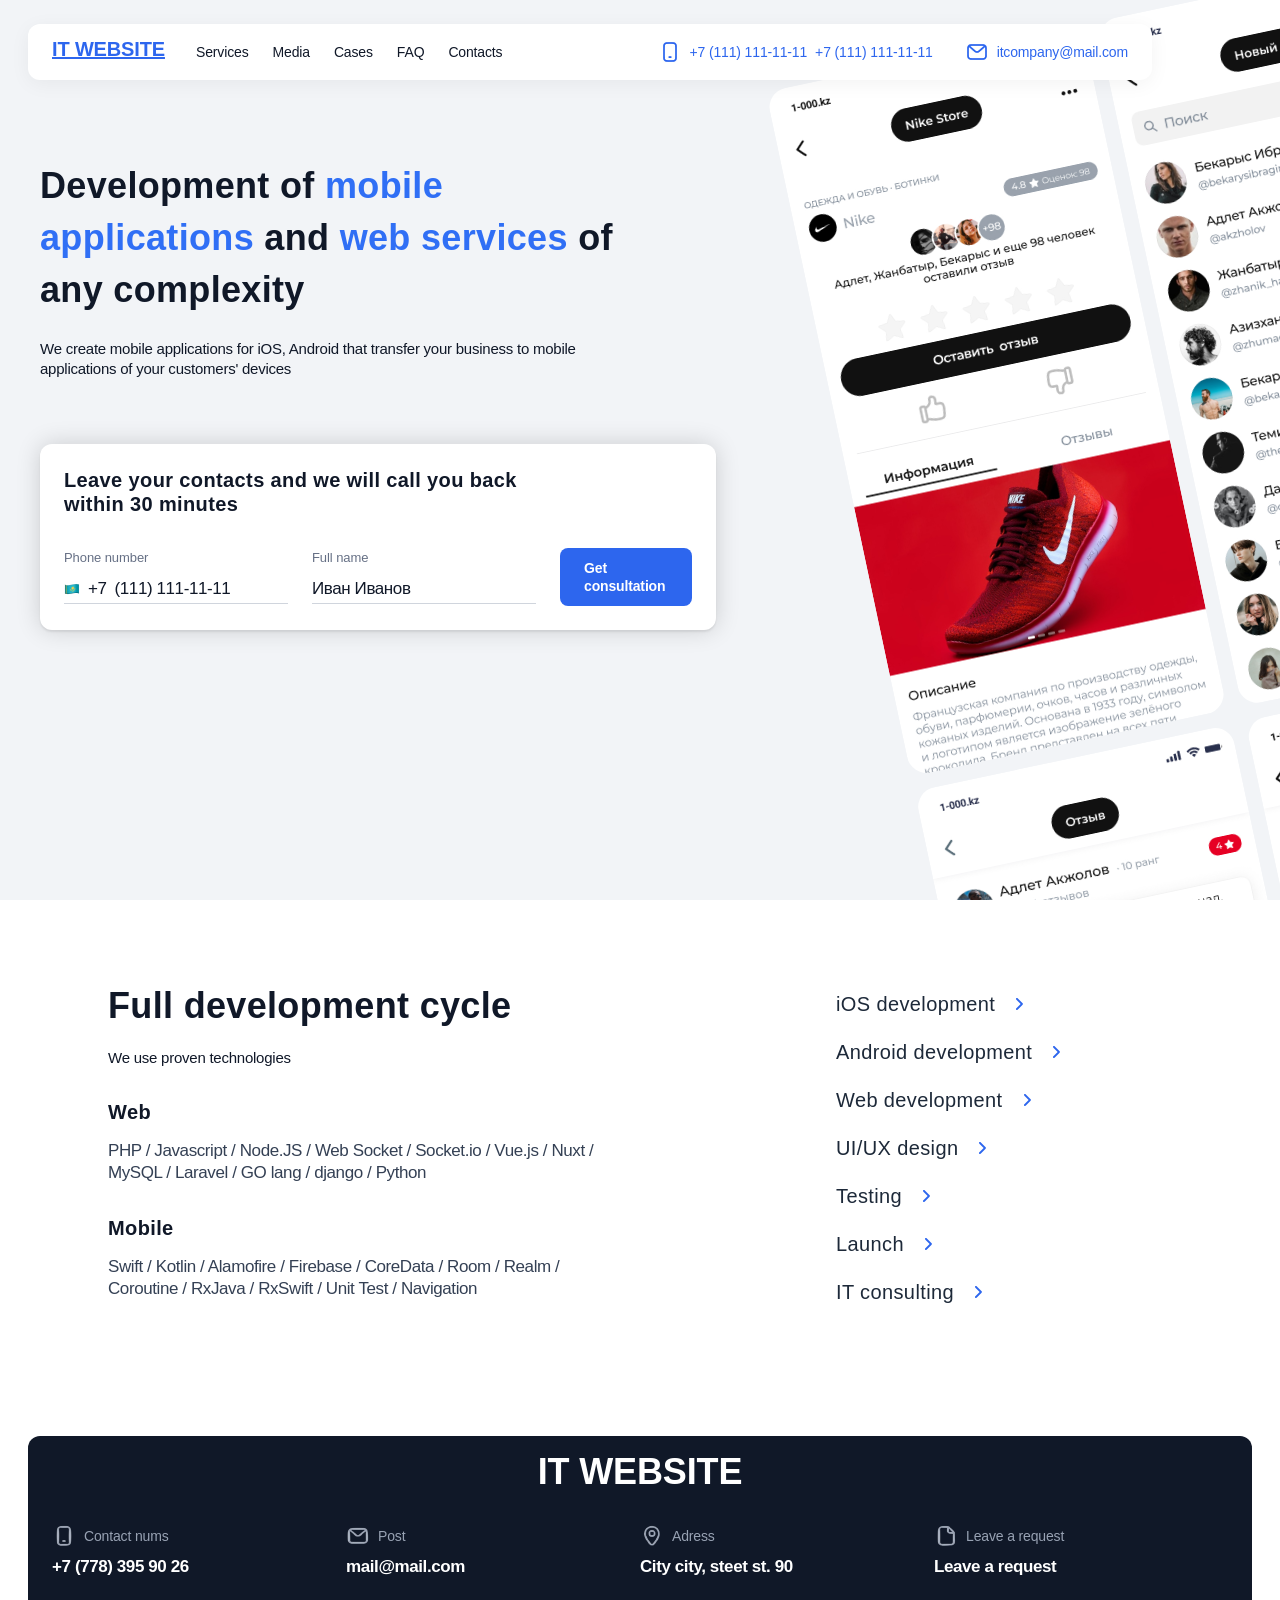
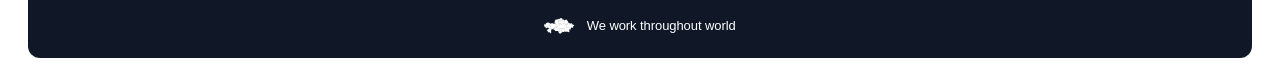
==== commit 47d0b42e: "final" ====
--- a/index.html
+++ b/index.html
@@ -9,15 +9,17 @@
         <link rel="preconnect" href="https://fonts.gstatic.com" crossorigin>
         <link href="https://fonts.googleapis.com/css2?family=Inter:wght@700&display=swap" rel="stylesheet">
         <link rel="stylesheet" href="css/style.css">
-        <link rel="stylesheet" href="css/style.css">
     </head>
     <body>
         <!-- ШАПКА -->
         <header class="header">
-            <a class="header_logo-text">
+            <button class="header__menu-toggle" type="button" aria-label="Открыть меню" aria-expanded="false" aria-controls="header-navigation">
+                <img src="img/menu.png" alt="" width="56" height="40">
+            </button>
+            <a class="header_logo-text" href="#hero">
                 IT WEBSITE
             </a>
-            <nav class="header__nav">
+            <nav class="header__nav" id="header-navigation">
                 <ul class="nav-list">
                     <li class="nav-list__item"><a href="#services">Services</a></li>
                     <li class="nav-list__item"><a href="#media">Media</a></li>
@@ -79,7 +81,7 @@
                             <label for="hero-phone">Phone number</label>
                             <div class="phone-input">
                                 <img
-                                    src="img/kz.png"
+                                    src="img/kazahstan.png"
                                     alt="Казахстан"
                                     class="phone-input__flag">
                                 <span class="phone-input__code">+7</span>
@@ -104,15 +106,113 @@
                     </form>
                 </div>
                 <div class="hero__phones">
-                    <img src="img/комментарий к отзыву 1.jpg" class="phone">
-                    <img src="img/главная со списком организации.jpg" class="phone">
-                    <img src="img/настройки.jpg" class="phone">
-                    <img src="img/детали отзыва.jpg" class="phone">
-                    <img src="img/Сообщения.jpg" class="phone">
-                    <img src="img/новый чат 1.jpg" class="phone">
+                    <img src="img/scrn1.jpg" class="phone">
+                    <img src="img/scrn2.jpg" class="phone">
+                    <img src="img/scrn3.jpg" class="phone">
+                    <img src="img/scrn4.jpg" class="phone">
+                    <img src="img/scrn5.jpg" class="phone">
+                    <img src="img/scrn6.jpg" class="phone">
                 </div>
             </div>
         </section>
+        <!-- ВТОРОЙ ЭКРАН -->
+
+<!-- ВТОРОЙ ЭКРАН -->
+<section class="development" id="services">
+    <div class="development__container">
+        <div class="development__left">
+            <div class="development__heading">
+                <h2>Full development cycle</h2>
+                <p>We use proven technologies</p>
+            </div>
+            <div class="development__technologies">
+                <div class="development__technology">
+                    <h3>Web</h3>
+                    <p>
+                        PHP / Javascript / Node.JS / Web Socket /
+                        Socket.io / Vue.js / Nuxt / MySQL /
+                        Laravel / GO lang / django / Python
+                    </p>
+                </div>
+                <div class="development__technology">
+                    <h3>Mobile</h3>
+                    <p>
+                        Swift / Kotlin / Alamofire / Firebase /
+                        CoreData / Room / Realm / Coroutine /
+                        RxJava / RxSwift / Unit Test / Navigation
+                    </p>
+                </div>
+
+            </div>
+        </div>
+        <nav class="development__right"
+             aria-label="Development services">
+            <a href="#ios">
+                <span>iOS development</span>
+                <img
+                    src="img/chevron_right_small_24.png"
+                    alt=""
+                    aria-hidden="true"
+                    class="development__chevron"
+                >
+            </a>
+            <a href="#android">
+                <span>Android development</span>
+                <img
+                    src="img/chevron_right_small_24.png"
+                    alt=""
+                    aria-hidden="true"
+                    class="development__chevron"
+                >
+            </a>
+            <a href="#web">
+                <span>Web development</span>
+                <img
+                    src="img/chevron_right_small_24.png"
+                    alt=""
+                    aria-hidden="true"
+                    class="development__chevron"
+                >
+            </a>
+            <a href="#design">
+                <span>UI/UX design</span>
+                <img
+                    src="img/chevron_right_small_24.png"
+                    alt=""
+                    aria-hidden="true"
+                    class="development__chevron"
+                >
+            </a>
+            <a href="#testing">
+                <span>Testing</span>
+                <img
+                    src="img/chevron_right_small_24.png"
+                    alt=""
+                    aria-hidden="true"
+                    class="development__chevron"
+                >
+            </a>
+            <a href="#launch">
+                <span>Launch</span>
+                <img
+                    src="img/chevron_right_small_24.png"
+                    alt=""
+                    aria-hidden="true"
+                    class="development__chevron"
+                >
+            </a>
+            <a href="#consulting">
+                <span>IT consulting</span>
+                <img
+                    src="img/chevron_right_small_24.png"
+                    alt=""
+                    aria-hidden="true"
+                    class="development__chevron"
+                >
+            </a>
+        </nav>
+    </div>
+</section>
         </main>
         <!--  ПОДВАЛ  -->
         <footer class="footer" id="contacts">
--- a/css/style.css
+++ b/css/style.css
@@ -1,3 +1,4 @@
+/* Базовые стили: макет 1440px */
 html {
     height: 100%;
 }
@@ -14,7 +15,6 @@
     flex: 1 0 auto;
 }
 
-/* ШАПКА */
 .header {
     position: fixed;
     top: 24px;
@@ -31,7 +31,7 @@
     align-items: center;
     gap: 24px;
     box-sizing: border-box;
-    left: 108px;
+    left: max(20px, calc((100% - 1224px) / 2));
     transform: none;
     z-index: 100;
 }
@@ -39,7 +39,7 @@
 .header_logo-text {
     width: 120px;
     height: 24px;
-    font-family: 'Inter', sans-serif;
+    font-family: "Inter", sans-serif;
     font-weight: 700;
     font-style: bold;
     font-size: 20px;
@@ -70,7 +70,7 @@
 .nav-list__item a {
     width: 57px;
     height: 18px;
-    font-family: 'SF Pro Text', sans-serif;
+    font-family: "SF Pro Text", sans-serif;
     font-weight: 500;
     font-style: normal;
     font-size: 14px;
@@ -81,7 +81,6 @@
     white-space: nowrap;
 }
 
-
 .header_contacts {
     display: flex;
     flex-direction: row;
@@ -112,7 +111,7 @@
 .contact-item {
     display: flex;
     align-items: center;
-    font-family: 'SF Pro Text', sans-serif;
+    font-family: "SF Pro Text", sans-serif;
     font-weight: 500;
     font-style: normal;
     font-size: 14px;
@@ -136,8 +135,6 @@
     align-items: center;
     gap: 8px;
 }
-
-/* HERO */
 
 .hero {
     position: relative;
@@ -153,28 +150,31 @@
     position: relative;
     width: 100%;
     height: 100%;
+    max-width: 1440px;
+    margin-inline: auto;
 }
 
 .hero__content {
     display: flex;
     flex-direction: column;
     width: 600px;
-    height: fit-content;
+    height: auto;
     position: absolute;
     top: 160px;
-    left: 108px;
+    left: max(40px, calc((100% - 1224px)/2));
     gap: 24px;
+    z-index: 2;
 }
 
 .hero__title {
     width: 600px;
-    height: 156px;
+    height: auto;
     margin: 0;
-    font-family: 'Inter', sans-serif;
+    font-family: "Inter", sans-serif;
     font-weight: 700;
     font-style: normal;
     font-size: 36px;
-    line-height: 144%;
+    line-height: 1.44;
     letter-spacing: 0.33px;
     color: #101828;
 }
@@ -185,15 +185,16 @@
 
 .hero__text {
     width: 600px;
-    height: 40px;
+    height: auto;
     margin: 0;
-    font-family: 'SF Pro Text', sans-serif;
+    font-family: "SF Pro Text", sans-serif;
     font-weight: 500;
     font-style: normal;
     font-size: 15px;
     line-height: 20px;
     letter-spacing: -0.24px;
     color: #101828;
+    max-width: 100%;
 }
 
 .hero__form-wrapper {
@@ -203,27 +204,29 @@
     height: fit-content;
     position: absolute;
     top: 444px;
-    left: 108px;
+    left: max(40px, calc((100% - 1224px)/2));
     padding: 24px;
     gap: 32px;
     background-color: #FFFFFF;
     border-radius: 12px;
-    box-shadow:
-        0 0 24px 0 rgba(0, 0, 0, 0.16),
+    box-shadow: 0 0 24px 0 rgba(0, 0, 0, 0.16),
         0 2px 2px 0 rgba(0, 0, 0, 0.08);
+    box-sizing: border-box;
+    z-index: 4;
 }
 
 .form-title {
     width: 600px;
-    height: 48px;
+    height: auto;
     margin: 0;
-    font-family: 'Inter', sans-serif;
+    font-family: "Inter", sans-serif;
     font-weight: 700;
     font-style: normal;
     font-size: 20px;
     line-height: 24px;
     letter-spacing: 0.38px;
     color: #101828;
+    max-width: 100%;
 }
 
 .contact-form {
@@ -247,7 +250,7 @@
     display: block;
     width: 224px;
     height: 16px;
-    font-family: 'SF Pro Text', sans-serif;
+    font-family: "SF Pro Text", sans-serif;
     font-weight: 500;
     font-style: normal;
     font-size: 13px;
@@ -264,7 +267,7 @@
     border: none;
     outline: none;
     background-color: transparent;
-    font-family: 'SF Pro Text', sans-serif;
+    font-family: "SF Pro Text", sans-serif;
     font-weight: 400;
     font-style: normal;
     font-size: 17px;
@@ -297,7 +300,7 @@
 }
 
 .phone-input__code {
-    font-family: 'SF Pro Text', sans-serif;
+    font-family: "SF Pro Text", sans-serif;
     font-weight: 400;
     font-size: 17px;
     line-height: 22px;
@@ -314,7 +317,7 @@
     border: none;
     outline: none;
     background: transparent;
-    font-family: 'SF Pro Text', sans-serif;
+    font-family: "SF Pro Text", sans-serif;
     font-weight: 400;
     font-size: 17px;
     line-height: 22px;
@@ -336,7 +339,7 @@
     outline: none;
     background-color: transparent;
     box-sizing: border-box;
-    font-family: 'SF Pro Text', sans-serif;
+    font-family: "SF Pro Text", sans-serif;
     font-weight: 400;
     font-style: normal;
     font-size: 17px;
@@ -370,7 +373,7 @@
 .btn-primary span {
     display: block;
     width: 84px;
-    font-family: 'SF Pro Text', sans-serif;
+    font-family: "SF Pro Text", sans-serif;
     font-weight: 600;
     font-style: normal;
     font-size: 14px;
@@ -378,6 +381,267 @@
     letter-spacing: -0.15px;
     color: #FFFFFF;
     text-align: left;
+}
+
+.development {
+    width: 100%;
+    padding: 80px 0;
+    background-color: #ffffff;
+    box-sizing: border-box;
+}
+
+.development__container {
+    width: calc(100% - 216px);
+    max-width: 1224px;
+    margin: 0 auto;
+    padding: 0;
+    display: grid;
+    grid-template-columns: 600px 233px;
+    column-gap: 128px;
+    align-items: start;
+}
+
+.development__left {
+    width: 600px;
+    max-width: 100%;
+    min-width: 0;
+}
+
+.development__heading {
+    display: flex;
+    flex-direction: column;
+    gap: 16px;
+}
+
+.development__heading h2 {
+    margin: 0;
+    font-family: "Inter", sans-serif;
+    font-size: 36px;
+    font-weight: 700;
+    line-height: 1.44;
+    letter-spacing: 0.33px;
+    color: #101828;
+}
+
+.development__heading p {
+    margin: 0;
+    font-family: "SF Pro Text", sans-serif;
+    font-size: 15px;
+    font-weight: 500;
+    line-height: 20px;
+    letter-spacing: -0.24px;
+    color: #101828;
+}
+
+.development__technologies {
+    display: flex;
+    flex-direction: column;
+    gap: 32px;
+    width: 496px;
+    max-width: 100%;
+    margin-top: 32px;
+}
+
+.development__technology {
+    display: flex;
+    flex-direction: column;
+    gap: 16px;
+}
+
+.development__technology h3 {
+    margin: 0;
+    font-family: "SF Pro Display", sans-serif;
+    font-size: 20px;
+    font-weight: 600;
+    line-height: 24px;
+    letter-spacing: 0.38px;
+    color: #101828;
+}
+
+.development__technology p {
+    margin: 0;
+    font-family: "SF Pro Text", sans-serif;
+    font-size: 17px;
+    font-weight: 400;
+    line-height: 22px;
+    letter-spacing: -0.41px;
+    color: #344054;
+}
+
+.development__right {
+    width: 233px;
+    display: flex;
+    flex-direction: column;
+    align-items: flex-start;
+    gap: 0;
+}
+
+.development__right a {
+    display: flex;
+    align-items: center;
+    justify-content: flex-start;
+    gap: 12px;
+    width: 100%;
+    height: 48px;
+    padding: 12px 0;
+    box-sizing: border-box;
+    font-family: "SF Pro Display", sans-serif;
+    font-size: 20px;
+    font-weight: 400;
+    line-height: 24px;
+    letter-spacing: 0.38px;
+    color: #1D2939;
+    text-decoration: none;
+}
+
+.development__right a span {
+    display: inline-block;
+    border-bottom: 1px solid transparent;
+    line-height: 24px;
+}
+
+.development__chevron {
+    display: block;
+    width: 24px;
+    height: 24px;
+    flex-shrink: 0;
+    object-fit: contain;
+}
+
+.development__right a:hover {
+    color: #101828;
+}
+
+.development__right a:hover span {
+    font-weight: 600;
+    border-bottom-color: #2D66EE;
+}
+
+.footer {
+    position: relative;
+    display: flex;
+    flex-direction: column;
+    align-items: center;
+    width: calc(100% - 40px);
+    max-width: 1224px;
+    height: 222px;
+    margin: 40px auto 24px;
+    padding: 24px;
+    gap: 40px;
+    background-color: #101828;
+    border-radius: 12px;
+    box-sizing: border-box;
+    flex-shrink: 0;
+}
+
+.footer__logo {
+    width: fit-content;
+    height: 24px;
+    font-family: "Inter", sans-serif;
+    font-weight: 700;
+    font-style: normal;
+    font-size: 36px;
+    line-height: 24px;
+    letter-spacing: -0.15px;
+    color: #FFFFFF;
+    white-space: nowrap;
+    text-align: center;
+}
+
+.footer__contacts {
+    display: grid;
+    grid-template-columns: repeat(4, minmax(0, 1fr));
+    width: 100%;
+    height: 54px;
+    gap: 0;
+    align-items: start;
+}
+
+.footer-contact-item {
+    display: flex;
+    flex-direction: column;
+    align-items: flex-start;
+    width: 100%;
+    min-width: 0;
+    height: 54px;
+    gap: 8px;
+}
+
+.footer-contact-heading {
+    display: flex;
+    flex-direction: row;
+    align-items: center;
+    width: fit-content;
+    height: 24px;
+    gap: 8px;
+}
+
+.footer-contact-icon {
+    display: block;
+    width: 24px;
+    height: 24px;
+    object-fit: contain;
+    flex-shrink: 0;
+}
+
+.footer-contact-label {
+    font-family: "SF Pro Text", sans-serif;
+    font-weight: 500;
+    font-style: normal;
+    font-size: 14px;
+    line-height: 18px;
+    letter-spacing: -0.15px;
+    color: #98A2B3;
+    white-space: nowrap;
+}
+
+.footer-contact-value {
+    display: block;
+    font-family: "SF Pro Text", sans-serif;
+    font-weight: 600;
+    font-style: normal;
+    font-size: 17px;
+    line-height: 22px;
+    letter-spacing: -0.41px;
+    color: #FFFFFF;
+    text-decoration: none;
+    white-space: nowrap;
+}
+
+a.footer-contact-value:hover {
+    color: #6690FF;
+    transition: color 0.2s ease;
+}
+
+.footer__copyright {
+    display: flex;
+    flex-direction: row;
+    align-items: center;
+    justify-content: center;
+    width: fit-content;
+    height: 16px;
+    margin: 0;
+    gap: 12px;
+    font-family: "SF Pro Text", sans-serif;
+    font-weight: 400;
+    font-style: normal;
+    font-size: 13px;
+    line-height: 16px;
+    letter-spacing: -0.08px;
+    color: #FFFFFF;
+    white-space: nowrap;
+}
+
+.footer__copyright-icon {
+    display: block;
+    width: 30.41px;
+    height: 16px;
+    object-fit: contain;
+    flex-shrink: 0;
+}
+
+.header__menu-toggle {
+    display: none;
 }
 
 .hero__phones {
@@ -399,127 +663,535 @@
     margin: 0;
 }
 
-/* ПОДВАЛ */
-
-.footer {
-    position: relative;
-    display: flex;
-    flex-direction: column;
-    align-items: center;
-    width: calc(100% - 40px);
-    max-width: 1224px;
-    height: 222px;
-    margin: 40px auto 24px;
-    padding: 24px;
-    gap: 40px;
-    background-color: #101828;
-    border-radius: 12px;
-    box-sizing: border-box;
-    flex-shrink: 0;
-}
-
-.footer__logo {
-    width: fit-content;
-    height: 24px;
-    font-family: 'Inter', sans-serif;
-    font-weight: 700;
-    font-style: normal;
-    font-size: 36px;
-    line-height: 24px;
-    letter-spacing: -0.15px;
-    color: #FFFFFF;
-    white-space: nowrap;
-    text-align: center;
-}
-
-.footer__contacts {
-    display: grid;
-    grid-template-columns: repeat(4, minmax(0, 1fr));
-    width: 100%;
-    height: 54px;
-    gap: 0;
-    align-items: start;
-}
-
-.footer-contact-item {
-    display: flex;
-    flex-direction: column;
-    align-items: flex-start;
-    width: 100%;
-    min-width: 0;
-    height: 54px;
-    gap: 8px;
-}
-
-.footer-contact-heading {
-    display: flex;
-    flex-direction: row;
-    align-items: center;
-    width: fit-content;
-    height: 24px;
-    gap: 8px;
-}
-
-.footer-contact-icon {
-    display: block;
-    width: 24px;
-    height: 24px;
-    object-fit: contain;
-    flex-shrink: 0;
-}
-
-.footer-contact-label {
-    font-family: 'SF Pro Text', sans-serif;
-    font-weight: 500;
-    font-style: normal;
-    font-size: 14px;
-    line-height: 18px;
-    letter-spacing: -0.15px;
-    color: #98A2B3;
-    white-space: nowrap;
-}
-
-.footer-contact-value {
-    display: block;
-    font-family: 'SF Pro Text', sans-serif;
-    font-weight: 600;
-    font-style: normal;
-    font-size: 17px;
-    line-height: 22px;
-    letter-spacing: -0.41px;
-    color: #FFFFFF;
-    text-decoration: none;
-    white-space: nowrap;
-}
-
-a.footer-contact-value:hover {
-    color: #6690FF;
-    transition: color 0.2s ease;
-}
-
-.footer__copyright {
-    display: flex;
-    flex-direction: row;
-    align-items: center;
-    justify-content: center;
-    width: fit-content;
-    height: 16px;
-    margin: 0;
-    gap: 12px;
-    font-family: 'SF Pro Text', sans-serif;
-    font-weight: 400;
-    font-style: normal;
-    font-size: 13px;
-    line-height: 16px;
-    letter-spacing: -0.08px;
-    color: #FFFFFF;
-    white-space: nowrap;
-}
-
-.footer__copyright-icon {
-    display: block;
-    width: 30.41px;
-    height: 16px;
-    object-fit: contain;
-    flex-shrink: 0;
-}
+/* Макет 768px */
+@media (min-width: 427px) and (max-width: 769px) {
+    .header {
+        position: absolute;
+        top: 16px;
+        max-width: none;
+        width: 100%;
+        height: 90px;
+        padding: 16px 32px;
+        box-shadow: 0 2px 4px rgba(0,0,0,.08);
+        grid-template-columns: 1fr auto 1fr;
+        gap: 0;
+        left: 0;
+    }
+
+    .header_logo-text {
+        line-height: 24px;
+        display: block;
+        text-align: center;
+        white-space: nowrap;
+        text-decoration: none;
+        justify-self: center;
+    }
+
+    .header__nav {
+        display: none;
+        width: min(280px, calc(100vw - 32px));
+        height: auto;
+        position: absolute;
+        top: calc(100% + 8px);
+        left: 16px;
+        padding: 20px;
+        border-radius: 12px;
+        background: #fff;
+        box-shadow: 0 8px 24px rgba(16,24,40,.14);
+        z-index: 110;
+    }
+
+    .nav-list {
+        flex-direction: column;
+        align-items: stretch;
+        width: auto;
+        height: auto;
+        gap: 20px;
+    }
+
+    .nav-list__item a {
+        width: auto;
+        height: auto;
+        font-size: 16px;
+        line-height: 24px;
+        display: block;
+    }
+
+    .header_contacts {
+        gap: 0;
+        justify-self: end;
+    }
+
+    .header_phones {
+        display: none;
+    }
+
+    .hero {
+        height: 762px;
+    }
+
+    .hero__content {
+        width: 383px;
+        top: 138px;
+        left: 32px;
+        max-width: calc(100% - 64px);
+    }
+
+    .hero__title {
+        width: 100%;
+        font-size: 28px;
+        line-height: 1.2;
+        letter-spacing: .33px;
+    }
+
+    .hero__text {
+        width: 100%;
+        letter-spacing: -.24px;
+    }
+
+    .hero__form-wrapper {
+        width: 383px;
+        top: 376px;
+        left: 32px;
+        padding: 32px;
+        max-width: calc(100% - 64px);
+    }
+
+    .form-title {
+        width: 100%;
+        font-size: 16px;
+        letter-spacing: .38px;
+    }
+
+    .contact-form {
+        flex-direction: column;
+        align-items: flex-start;
+        width: 100%;
+    }
+
+    .btn-primary {
+        width: auto;
+        height: 44px;
+    }
+
+    .btn-primary span {
+        width: auto;
+        text-align: center;
+    }
+
+    .hero__phones {
+        left: 0;
+        gap: 10px;
+        transform: translateX(65px);
+        transform-origin: top left;
+        inset: 0;
+        opacity: 1;
+    }
+
+    .phone {
+        max-height: 620px;
+    }
+
+    .development {
+        padding: 40px 0 28px;
+    }
+
+    .development__container {
+        width: calc(100% - 80px);
+        max-width: 688px;
+        grid-template-columns: minmax(0, 320px) minmax(0, 233px);
+        column-gap: 83px;
+        flex-direction: column;
+        gap: 32px;
+        margin-inline: auto;
+    }
+
+    .development__left {
+        width: 320px;
+    }
+
+    .development__heading {
+        gap: 24px;
+        width: 636px;
+        max-width: calc(100vw - 80px);
+    }
+
+    .development__heading h2 {
+        font-size: 28px;
+        line-height: 36px;
+    }
+
+    .development__technologies {
+        width: 320px;
+    }
+
+    .development__technology p {
+        font-size: 15px;
+    }
+
+    .development__right {
+        margin-top: 104px;
+    }
+
+    .development__right a {
+        width: 233px;
+    }
+
+    .development__left,
+    .development__right {
+        width: 100%;
+    }
+
+    .header__menu-toggle {
+        display: flex;
+        align-items: center;
+        justify-content: flex-start;
+        justify-self: start;
+        width: 56px;
+        height: 40px;
+        border: 0;
+        padding: 0;
+        background: none;
+        cursor: pointer;
+    }
+
+    .header__menu-toggle img {
+        display: block;
+        width: 56px;
+        height: 40px;
+        object-fit: contain;
+    }
+
+    .header__nav--open {
+        display: block;
+    }
+
+    .header_email .contact-icon {
+        width: 24px;
+        height: 24px;
+    }
+
+    .header_email .contact-item {
+        font-size: 14px;
+        line-height: 18px;
+        letter-spacing: -0.15px;
+    }
+
+    .form-group, .form-group label, .phone-input, #hero-name {
+        width: 100%;
+    }
+
+    .hero__phones .phone {
+        width: 165px;
+        object-fit: cover;
+    }
+
+    .hero__phones .phone:nth-child(1) {
+        left: 390px;
+        top: -30.44px;
+        width: 137.93px;
+        height: 298.66px;
+    }
+
+    .hero__phones .phone:nth-child(2) {
+        left: 543.17px;
+        top: -63px;
+        width: 137.93px;
+        height: 298.66px;
+    }
+
+    .hero__phones .phone:nth-child(3) {
+        left: 454.54px;
+        top: 270.03px;
+        width: 146.55px;
+        height: 317.33px;
+    }
+
+    .hero__phones .phone:nth-child(4) {
+        left: 608.98px;
+        top: 247.23px;
+        width: 137.93px;
+        height: 298.66px;
+    }
+
+    .hero__phones .phone:nth-child(5) {
+        left: 521.91px;
+        top: 590.16px;
+        width: 137.93px;
+        height: 298.66px;
+    }
+
+    .hero__phones .phone:nth-child(6) {
+        left: 674.96px;
+        top: 557.62px;
+        width: 137.93px;
+        height: 298.66px;
+    }
+}
+
+
+@media (max-width: 426px) {
+
+    /* ШАПКА */
+    .header {
+        position: relative;
+        top: auto;
+        left: auto;
+        width: 100%;
+        height: auto;
+        padding: 20px 10px;
+        gap: 10px;
+        grid-template-columns: 1fr auto 1fr;
+    }
+
+    .header__menu-toggle {
+        display: flex;
+        justify-self: start;
+        width: 30px;
+        height: 20px;
+    }
+
+    .header__menu-toggle img {
+        width: 30px;
+        height: 20px;
+    }
+
+    .header_logo-text {
+        justify-self: center;
+        width: auto;
+        height: auto;
+        font-size: 16px;
+    }
+
+    .header__nav,
+    .header_phones {
+        display: none;
+    }
+
+    .header_contacts {
+        justify-self: end;
+    }
+
+    .header_email .contact-item {
+        display: none;
+    }
+
+    /* ПЕРВЫЙ ЭКРАН */
+    .hero {
+        height: auto;
+        padding: 30px 20px 40px;
+        overflow: hidden;
+    }
+
+    .hero__container {
+        display: flex;
+        flex-direction: column;
+        padding: 0;
+        height: auto;
+    }
+
+    .hero__content {
+        display: contents;
+    }
+
+    .hero__title {
+        order: 1;
+        width: 100%;
+        height: auto;
+        font-size: 28px;
+        line-height: 1.3;
+        text-align: left;
+        margin: 0 0 16px;
+    }
+
+    .hero__text {
+        order: 2;
+        width: 100%;
+        height: auto;
+        font-size: 14px;
+        line-height: 20px;
+        text-align: left;
+        margin: 0 0 40px;
+    }
+
+    /* ИЗОБРАЖЕНИЯ */
+    .hero__phones {
+        order: 3;
+        position: static;
+        inset: auto;
+        display: grid;
+        grid-template-columns: 1fr 1fr;
+        gap: 10px;
+        width: 80%;
+        height: auto;
+        margin: 0 auto -60px;
+        transform: rotate(-12deg);
+        opacity: 1;
+        z-index: 1;
+    }
+
+    .hero__phones .phone {
+        position: static;
+        width: 100%;
+        height: auto;
+        max-width: 100%;
+        max-height: none;
+        object-fit: cover;
+        border-radius: 12px;
+        transform: none;
+        margin: 0;
+    }
+
+    /* ФОРМА */
+    .hero__form-wrapper {
+        order: 4;
+        position: relative;
+        top: auto;
+        left: auto;
+        width: 100%;
+        max-width: none;
+        margin: 0;
+        padding: 24px;
+        gap: 24px;
+        box-sizing: border-box;
+        z-index: 10;
+        background: #ffffff;
+        border-radius: 20px;
+        box-shadow: 0 10px 30px rgba(0, 0, 0, 0.05);
+    }
+
+    .form-title {
+        width: 100%;
+        height: auto;
+        font-size: 18px;
+        line-height: 24px;
+    }
+
+    .contact-form {
+        display: flex;
+        flex-direction: column;
+        align-items: stretch;
+        width: 100%;
+        gap: 24px;
+    }
+
+    .form-group {
+        width: 100%;
+    }
+
+    .form-group label,
+    .phone-input,
+    #hero-name {
+        width: 100%;
+    }
+
+    .btn-primary {
+        width: 100%;
+        height: 44px;
+        justify-content: center;
+    }
+
+    .btn-primary span {
+        width: auto;
+        text-align: center;
+    }
+
+    /* ВТОРОЙ ЭКРАН */
+    .development {
+        padding: 40px 0;
+    }
+
+    .development__container {
+        display: flex;
+        flex-direction: column;
+        width: calc(100% - 40px);
+        gap: 32px;
+    }
+
+    .development__left,
+    .development__right {
+        width: 100%;
+        max-width: 100%;
+    }
+
+    .development__heading {
+        width: 100%;
+        gap: 16px;
+    }
+
+    .development__heading h2 {
+        font-size: 26px;
+        line-height: 1.3;
+    }
+
+    .development__heading p {
+        font-size: 14px;
+        line-height: 20px;
+    }
+
+    .development__technologies {
+        width: 100%;
+        margin-top: 24px;
+        gap: 24px;
+    }
+
+    .development__technology h3 {
+        font-size: 18px;
+        line-height: 24px;
+    }
+
+    .development__technology p {
+        font-size: 15px;
+        line-height: 21px;
+    }
+
+    .development__right {
+        margin-top: 0;
+    }
+
+    .development__right a {
+        width: 100%;
+        font-size: 18px;
+    }
+
+    /* ПОДВАЛ */
+    .footer {
+        width: calc(100% - 40px);
+        height: auto;
+        padding: 24px;
+        gap: 32px;
+    }
+
+    .footer__logo {
+        font-size: 24px;
+    }
+
+    .footer__contacts {
+        grid-template-columns: 1fr 1fr;
+        height: auto;
+        gap: 24px 12px;
+    }
+
+    .footer-contact-item {
+        height: auto;
+    }
+
+    .footer-contact-label {
+        font-size: 12px;
+    }
+
+    .footer-contact-value {
+        font-size: 13px;
+        white-space: normal;
+        overflow-wrap: anywhere;
+    }
+
+    .footer__copyright {
+        width: 100%;
+        height: auto;
+        font-size: 11px;
+        white-space: normal;
+        text-align: center;
+    }
+}
+
